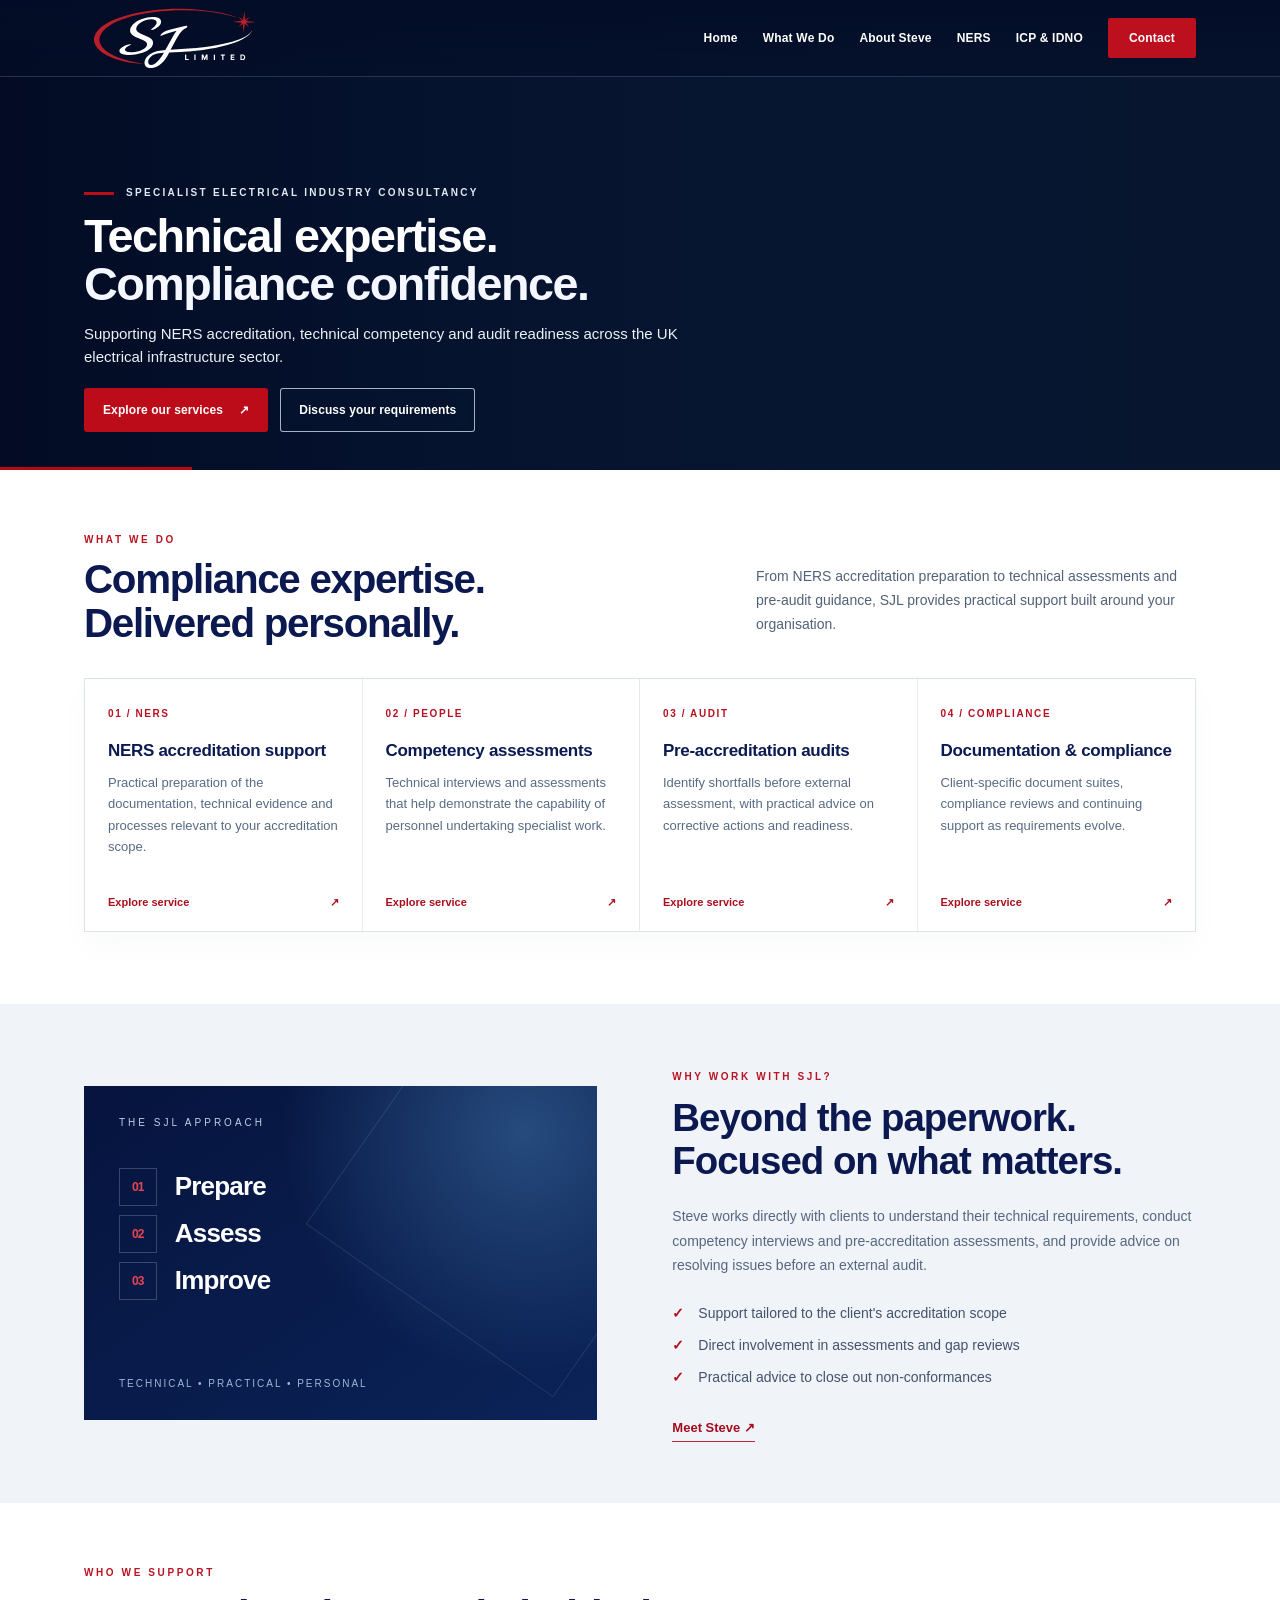
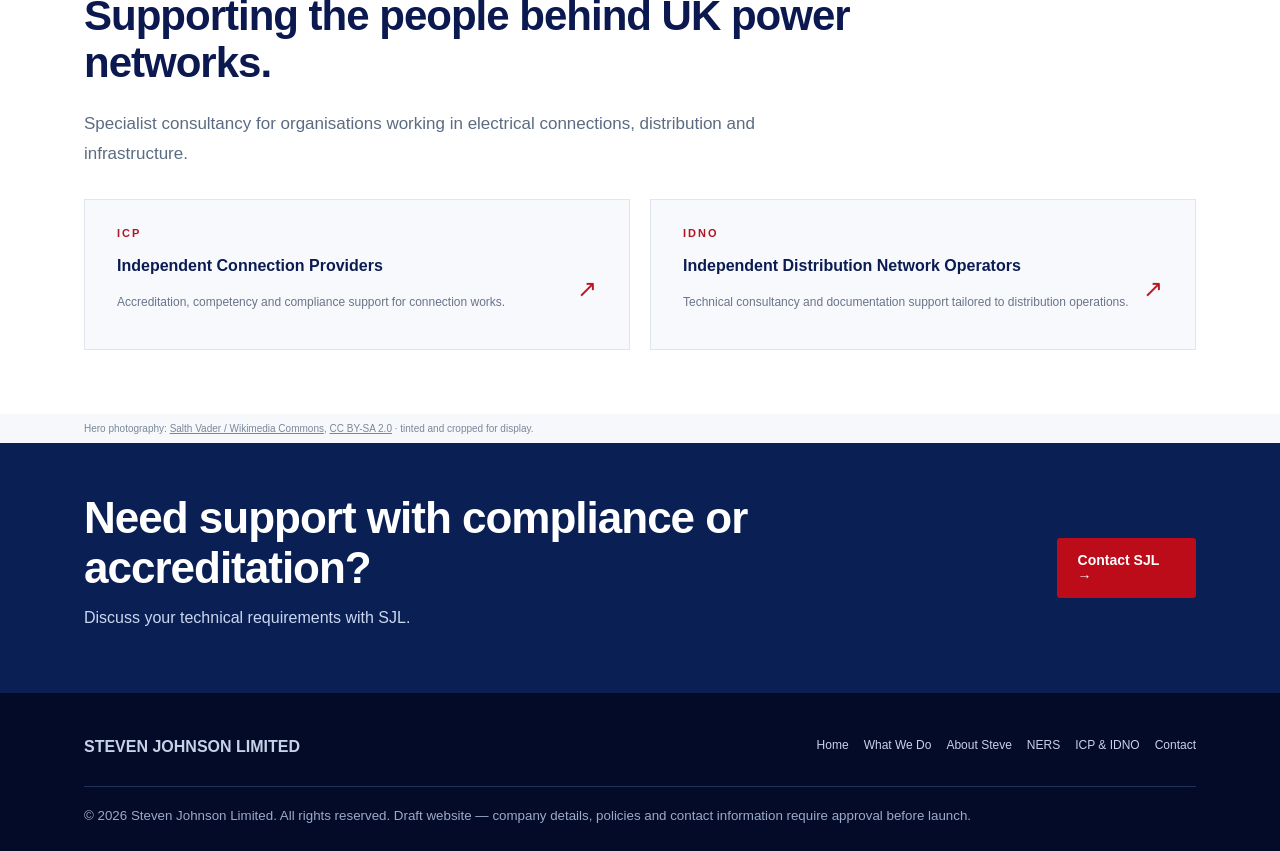
==== index.html @ 3d64ccf9 "Refresh homepage stylesheet for balanced hero spacing" ====
<!doctype html><html lang="en-GB"><head><meta charset="utf-8"><meta name="viewport" content="width=device-width,initial-scale=1"><meta name="theme-color" content="#07134b"><title>Steven Johnson Limited | NERS Accreditation & Electrical Consultancy</title><meta name="description" content="Steven Johnson Limited provides NERS accreditation preparation, competency assessments, pre-accreditation audits and electrical compliance consultancy for ICPs and IDNOs."><link rel="stylesheet" href="assets/styles.css?v=20261026-hero-spacing"></head><body class="home-page"><header><div class="wrap"><a class="brand" href="index.html"><img src="assets/sjl-mark.svg" alt="SJL"><span>Steven Johnson<br>Limited</span></a><button type="button" class="menu" aria-label="Toggle navigation" aria-expanded="false">☰</button><nav class="links"><a aria-current="page" class="" href="index.html">Home</a><a  class="" href="what-we-do.html">What We Do</a><a  class="" href="about-steve.html">About Steve</a><a  class="" href="ners.html">NERS</a><a  class="" href="icp-idno.html">ICP & IDNO</a><a  class="contact-link" href="contact.html">Contact</a></nav></div></header>
<main class="sjl-home">
<section class="hero hero--photo" aria-labelledby="hero-heading">
 <div class="wrap hero__inner">
  <div class="eyebrow">Specialist electrical industry consultancy</div>
  <h1 id="hero-heading">Technical expertise.<br><span>Compliance confidence.</span></h1>
  <p>Supporting NERS accreditation, technical competency and audit readiness across the UK electrical infrastructure sector.</p>
  <div class="hero__actions">
   <a class="button" href="what-we-do.html">Explore our services <span aria-hidden="true">↗</span></a>
   <a class="button outline" href="contact.html">Discuss your requirements</a>
  </div>
 </div>
 <div class="hero__edge" aria-hidden="true"></div>
</section>
<section class="home-services">
 <div class="wrap">
  <div class="home-section-head"><div><div class="section-kicker">What we do</div><h2>Compliance expertise.<br>Delivered personally.</h2></div><p>From NERS accreditation preparation to technical assessments and pre-audit guidance, SJL provides practical support built around your organisation.</p></div>
  <div class="home-service-grid">
   <a class="home-service" href="ners.html"><span class="home-service__icon" aria-hidden="true">01 / NERS</span><h3>NERS accreditation support</h3><p>Practical preparation of the documentation, technical evidence and processes relevant to your accreditation scope.</p><span class="home-service__arrow">Explore service <span aria-hidden="true">↗</span></span></a>
   <a class="home-service" href="what-we-do.html"><span class="home-service__icon" aria-hidden="true">02 / PEOPLE</span><h3>Competency assessments</h3><p>Technical interviews and assessments that help demonstrate the capability of personnel undertaking specialist work.</p><span class="home-service__arrow">Explore service <span aria-hidden="true">↗</span></span></a>
   <a class="home-service" href="what-we-do.html"><span class="home-service__icon" aria-hidden="true">03 / AUDIT</span><h3>Pre-accreditation audits</h3><p>Identify shortfalls before external assessment, with practical advice on corrective actions and readiness.</p><span class="home-service__arrow">Explore service <span aria-hidden="true">↗</span></span></a>
   <a class="home-service" href="what-we-do.html"><span class="home-service__icon" aria-hidden="true">04 / COMPLIANCE</span><h3>Documentation &amp; compliance</h3><p>Client-specific document suites, compliance reviews and continuing support as requirements evolve.</p><span class="home-service__arrow">Explore service <span aria-hidden="true">↗</span></span></a>
  </div>
 </div>
</section>
<section class="home-approach">
 <div class="wrap home-approach__layout">
  <div class="home-approach__panel" aria-hidden="true">
   <span class="home-approach__fine">THE SJL APPROACH</span>
   <div class="home-approach__steps"><div><b>01</b><span>Prepare</span></div><div><b>02</b><span>Assess</span></div><div><b>03</b><span>Improve</span></div></div>
   <div class="home-approach__line"></div>
   <span class="home-approach__footer">TECHNICAL • PRACTICAL • PERSONAL</span>
  </div>
  <div class="home-approach__copy">
   <div class="section-kicker">Why work with SJL?</div>
   <h2>Beyond the paperwork. Focused on what matters.</h2>
   <p>Steve works directly with clients to understand their technical requirements, conduct competency interviews and pre-accreditation assessments, and provide advice on resolving issues before an external audit.</p>
   <ul class="home-ticks">
    <li>Support tailored to the client's accreditation scope</li>
    <li>Direct involvement in assessments and gap reviews</li>
    <li>Practical advice to close out non-conformances</li>
   </ul>
   <a class="home-text-link" href="about-steve.html">Meet Steve <span aria-hidden="true">↗</span></a>
  </div>
 </div>
</section>
<section class="home-sectors">
 <div class="wrap">
  <div class="section-kicker">Who we support</div><h2>Supporting the people behind UK power networks.</h2>
  <p class="intro">Specialist consultancy for organisations working in electrical connections, distribution and infrastructure.</p>
  <div class="home-sector-grid">
   <a href="icp-idno.html"><span class="home-sector-grid__label">ICP</span><strong>Independent Connection Providers</strong><span class="home-sector-grid__desc">Accreditation, competency and compliance support for connection works.</span><span class="home-sector-grid__arrow" aria-hidden="true">↗</span></a>
   <a href="icp-idno.html"><span class="home-sector-grid__label">IDNO</span><strong>Independent Distribution Network Operators</strong><span class="home-sector-grid__desc">Technical consultancy and documentation support tailored to distribution operations.</span><span class="home-sector-grid__arrow" aria-hidden="true">↗</span></a>
  </div>
 </div>
</section>
<div class="photo-credit"><div class="wrap">Hero photography: <a href="https://commons.wikimedia.org/wiki/File:Substation_at_sunset_2017.jpg" target="_blank" rel="noopener noreferrer">Salth Vader / Wikimedia Commons</a>, <a href="https://creativecommons.org/licenses/by-sa/2.0/" target="_blank" rel="noopener noreferrer">CC BY-SA 2.0</a> · tinted and cropped for display.</div></div>
</main><div class="cta"><div class="wrap"><div><h2>Need support with compliance or accreditation?</h2><p>Discuss your technical requirements with SJL.</p></div><a class="button" href="contact.html">Contact SJL →</a></div></div><footer><div class="wrap"><div class="foot"><strong>STEVEN JOHNSON LIMITED</strong><nav><a href="index.html">Home</a><a href="what-we-do.html">What We Do</a><a href="about-steve.html">About Steve</a><a href="ners.html">NERS</a><a href="icp-idno.html">ICP & IDNO</a><a href="contact.html">Contact</a></nav></div><small>© 2026 Steven Johnson Limited. All rights reserved. Draft website — company details, policies and contact information require approval before launch.</small></div></footer><script src="assets/script.js"></script></body></html>
---- assets/styles.css ----
:root{--navy:#07134b;--red:#bc0b19;--ink:#172640;--muted:#5b6b82;--off:#f3f6fb}*{box-sizing:border-box}body{margin:0;font-family:Arial,Helvetica,sans-serif;color:var(--ink)}a{color:inherit;text-decoration:none}.wrap{max-width:1160px;margin:auto;padding:0 24px}header{background:var(--navy);color:#fff;border-top:5px solid var(--red)}header .wrap{min-height:90px;display:flex;align-items:center;justify-content:space-between;gap:20px}.brand{display:flex;align-items:center;gap:12px;font-size:12px;letter-spacing:2px;font-weight:700}.brand img{height:52px;width:110px;object-fit:contain}.links{display:flex;align-items:center;gap:20px;font-size:13px;font-weight:bold}.links a:hover{color:#e7a5ae}.links .contact-link,.button{background:var(--red);color:white;padding:14px 21px;border-radius:3px}.hero{color:#fff;background:radial-gradient(circle at 88% 25%,#1e4888,transparent 40%),linear-gradient(110deg,#050d34,#10296a);position:relative;overflow:hidden}.hero:after{content:"";height:480px;width:480px;border:2px solid #ffffff22;transform:rotate(45deg);position:absolute;right:-120px;top:20px}.hero .wrap{padding-top:106px;padding-bottom:115px;position:relative;z-index:1}.eyebrow{text-transform:uppercase;color:#b6c9ed;letter-spacing:3px;font-size:12px;font-weight:bold}.eyebrow:before{content:"";background:var(--red);display:inline-block;width:30px;height:3px;vertical-align:middle;margin-right:12px}h1{font-size:clamp(40px,5.8vw,70px);line-height:1.07;letter-spacing:-2px;margin:20px 0 26px;max-width:840px}.hero p{color:#d6e0f3;line-height:1.75;font-size:18px;max-width:660px;margin-bottom:32px}.button{display:inline-block;font-weight:700;font-size:14px}.button.outline{background:transparent;border:1px solid #a0add4;margin-left:10px}.pillars{background:#edf2f9}.pillars .wrap{display:grid;grid-template-columns:repeat(3,1fr);gap:24px;padding-top:25px;padding-bottom:25px}.pillars strong{display:block;color:#081b55}.pillars span{font-size:13px;color:#60718a;line-height:1.6;display:block;margin-top:6px}section{padding:78px 0}.section-kicker{font-size:12px;text-transform:uppercase;font-weight:bold;letter-spacing:2px;color:var(--red)}h2{font-size:clamp(29px,3.5vw,44px);letter-spacing:-1px;color:#0b1950;margin:14px 0 22px}.intro,.bodycopy{max-width:770px;font-size:17px;line-height:1.8;color:var(--muted)}.grid{display:grid;grid-template-columns:repeat(3,1fr);gap:22px;margin-top:34px}.tile{padding:30px;border:1px solid #dfe5ee;box-shadow:0 12px 30px #0e275008}.tile:before{content:"";display:block;width:36px;height:4px;background:var(--red);margin-bottom:24px}.tile h3{color:#0d205c}.tile p{color:var(--muted);line-height:1.7;font-size:14px}.tile a{color:var(--red);font-size:13px;font-weight:bold}.grey{background:var(--off)}.two{display:grid;grid-template-columns:1fr 1fr;gap:64px;align-items:center}.visual{height:320px;background:linear-gradient(140deg,#1c3c7e,#07123d);display:flex;align-items:center;justify-content:center;color:white;font:italic 110px Georgia,serif;position:relative}.visual:after{content:"";position:absolute;inset:25px;border:1px solid #ffffff33;transform:skew(-12deg)}.checks{padding-left:22px;color:#3b4d67;line-height:2}.cta{background:#0a2055;color:#fff;padding:50px 0}.cta .wrap{display:flex;justify-content:space-between;align-items:center;gap:30px}.cta h2{color:white;margin:0 0 9px}.cta p{color:#cbd7ef}.page-hero{background:linear-gradient(120deg,#07123d,#163978);color:white;padding:76px 0}.page-hero h1{font-size:clamp(40px,5vw,58px);margin:10px 0}.page-hero p{color:#d8e5f5;max-width:720px;line-height:1.8;font-size:17px}.content{max-width:880px}.content h2{margin-top:40px}.content p,.content li{line-height:1.85;color:#52637c}.content li{margin-bottom:12px}.notice{border-left:4px solid var(--red);background:var(--off);padding:22px;margin-top:28px;line-height:1.7}.info{display:grid;grid-template-columns:1fr 1fr;gap:25px}.info .tile{margin-top:0}footer{background:#040b28;color:#c6d2e8;padding:45px 0 25px}footer .foot{display:flex;justify-content:space-between;gap:30px}footer nav{display:flex;gap:15px;flex-wrap:wrap;font-size:12px}footer small{display:block;border-top:1px solid #233257;margin-top:30px;padding-top:18px;color:#9aaac9;line-height:1.6}button.menu{display:none}@media(max-width:900px){button.menu{display:block;background:transparent;border:1px solid #7b8eba;color:white;font-size:24px;padding:6px 12px}.links{display:none;position:absolute;top:90px;left:0;right:0;background:var(--navy);padding:22px;z-index:3;flex-direction:column;align-items:stretch}.links.open{display:flex}header{position:relative;z-index:5}.grid{grid-template-columns:1fr 1fr}.two{gap:30px}}@media(max-width:650px){.pillars .wrap,.grid,.two,.info{grid-template-columns:1fr}.hero .wrap{padding-top:70px;padding-bottom:85px}.hero p{font-size:16px}.cta .wrap,footer .foot{flex-direction:column;align-items:flex-start}.visual{height:250px}.button.outline{margin:12px 0 0}section{padding:55px 0}}

/* Homepage redesign — October 2026 */
.sjl-home .hero--photo{position:relative;isolation:isolate;overflow:hidden;background:#071b42 url("https://thumb.wikimedia.org/wikipedia/commons/thumb/5/5c/Substation_at_sunset_2017.jpg/1280px-Substation_at_sunset_2017.jpg") center 52%/cover no-repeat}
.sjl-home .hero--photo:before{content:"";position:absolute;inset:0;z-index:-1;background:linear-gradient(90deg,rgba(3,12,42,.98) 0%,rgba(5,20,56,.94) 32%,rgba(6,22,59,.70) 58%,rgba(6,18,44,.20) 100%),linear-gradient(0deg,rgba(5,13,39,.26),rgba(10,38,76,.18))}
.sjl-home .hero--photo:after{display:none}
.sjl-home .hero__inner{padding-top:67px;padding-bottom:69px;max-width:1160px}
.sjl-home .hero__inner h1{font-size:clamp(38px,4.3vw,60px);letter-spacing:-1.7px;line-height:1.10;margin:20px 0 19px;max-width:760px}
.sjl-home .hero__inner h1 span{color:#f4f7ff}
.sjl-home .hero__inner p{font-size:16px;line-height:1.65;max-width:590px;margin:0 0 26px;color:#e0e7f2}
.sjl-home .hero__inner .eyebrow{font-size:11px;letter-spacing:2px;color:#d9e4f4}
.sjl-home .hero__actions{display:flex;align-items:center;flex-wrap:wrap;gap:12px}
.sjl-home .hero__actions .button{display:inline-flex;align-items:center;gap:16px;min-height:48px;margin:0;border:1px solid transparent;padding:13px 19px;font-size:13px;transition:transform .2s ease,background .2s ease}
.sjl-home .hero__actions .button:hover{transform:translateY(-2px);background:#da1726}
.sjl-home .hero__actions .button.outline{border-color:rgba(237,244,255,.7);background:rgba(9,23,51,.30);backdrop-filter:blur(3px)}
.sjl-home .hero__actions .button.outline:hover{background:rgba(255,255,255,.15)}
.sjl-home .hero__edge{position:absolute;bottom:0;left:0;width:100%;height:4px;background:linear-gradient(90deg,#c90919 0 28%,transparent 28%)}
.sjl-home .pillars--premium{background:#f2f5f9;border-bottom:1px solid #e5eaf1}
.sjl-home .pillars--premium>.wrap{grid-template-columns:repeat(3,minmax(0,1fr));gap:0;padding-top:26px;padding-bottom:26px}
.sjl-home .pillar{display:flex;align-items:flex-start;gap:15px;padding:0 25px;border-right:1px solid #dce4ee}
.sjl-home .pillar:first-child{padding-left:0}
.sjl-home .pillar:last-child{border-right:0}
.sjl-home .pillar__number{color:#b91120;font-size:13px;letter-spacing:1px;font-weight:700;padding-top:2px}
.sjl-home .pillars--premium .pillar strong{font-size:14px;letter-spacing:-.2px}
.sjl-home .pillars--premium .pillar div>span{font-size:12px}
.sjl-home section.home-services{padding:76px 0 85px}
.sjl-home .home-section-head{display:flex;align-items:end;justify-content:space-between;gap:45px}
.sjl-home .home-section-head h2{margin-bottom:0;line-height:1.11}
.sjl-home .home-section-head>p{max-width:460px;margin:0 0 3px;color:#52647d;line-height:1.73;font-size:15px}
.sjl-home .home-service-grid{display:grid;grid-template-columns:repeat(4,minmax(0,1fr));gap:15px;margin-top:34px}
.sjl-home .home-service{display:flex;min-height:280px;flex-direction:column;position:relative;border:1px solid #e1e6ee;background:#fff;padding:25px 23px 22px;box-shadow:0 14px 26px #17325709;transition:transform .2s ease,border-color .2s ease,box-shadow .2s ease}
.sjl-home .home-service:hover{transform:translateY(-4px);border-color:#a6b4cc;box-shadow:0 20px 35px #17325716}
.sjl-home .home-service::before{content:"";position:absolute;top:0;left:0;width:48px;height:4px;background:#bd1021}
.sjl-home .home-service__icon{display:inline-block;color:#bc1424;font-weight:700;letter-spacing:1.3px;font-size:10px;padding:12px 0 10px}
.sjl-home .home-service h3{font-size:18px;line-height:1.35;letter-spacing:-.25px;color:#0a1b53;margin:14px 0 10px}
.sjl-home .home-service p{font-size:13px;line-height:1.72;color:#617087;margin:0 0 19px;flex:1}
.sjl-home .home-service__arrow{display:flex;justify-content:space-between;color:#b20d1c;font-weight:700;font-size:12px}
.sjl-home section.home-approach{background:#eef2f8;padding:76px 0}
.sjl-home .home-approach__layout{display:grid;grid-template-columns:1fr 1.02fr;gap:75px;align-items:center}
.sjl-home .home-approach__panel{height:370px;background:radial-gradient(circle at 86% 16%,#2a5085 0,transparent 37%),linear-gradient(140deg,#061747,#091d58);color:#fff;padding:36px;display:flex;flex-direction:column;justify-content:space-between;position:relative;overflow:hidden}
.sjl-home .home-approach__panel:before{content:"";position:absolute;top:-50px;right:-70px;width:300px;height:300px;transform:rotate(35deg);border:1px solid #ffffff19}
.sjl-home .home-approach__fine{font-size:10px;letter-spacing:3px;color:#bfd0e9}
.sjl-home .home-approach__steps{display:flex;flex-direction:column;gap:14px;z-index:1}
.sjl-home .home-approach__steps div{display:flex;align-items:center;gap:18px;font-size:28px;font-weight:700;letter-spacing:-.8px}
.sjl-home .home-approach__steps b{font-size:12px;font-weight:600;color:#e64551;border:1px solid #ffffff33;padding:11px 12px}
.sjl-home .home-approach__footer{letter-spacing:2px;font-size:10px;color:#9fb7d7;z-index:1}
.sjl-home .home-approach__copy h2{max-width:540px;line-height:1.14}
.sjl-home .home-approach__copy p{color:#566780;line-height:1.8;font-size:15px}
.sjl-home .home-ticks{padding:0;margin:19px 0 25px;list-style:none}
.sjl-home .home-ticks li{position:relative;padding:8px 0 8px 26px;font-size:14px;color:#43536c}
.sjl-home .home-ticks li:before{content:"✓";position:absolute;left:0;top:8px;color:#b50e1e;font-weight:bold}
.sjl-home .home-text-link{color:#a50d1e;font-size:13px;font-weight:700;border-bottom:1px solid #c52532;padding-bottom:6px}
.sjl-home section.home-sectors{padding:73px 0 76px}
.sjl-home .home-sectors h2{max-width:800px}
.sjl-home .home-sector-grid{display:grid;grid-template-columns:1fr 1fr;gap:20px;margin-top:29px}
.sjl-home .home-sector-grid>a{padding:27px 32px;border:1px solid #dfe5ed;background:#f9fafc;display:grid;grid-template-columns:1fr auto;gap:8px;transition:border .2s ease}
.sjl-home .home-sector-grid>a:hover{border-color:#9eabc2}
.sjl-home .home-sector-grid__label{grid-column:1/-1;font-size:11px;letter-spacing:2px;font-weight:700;color:#af1523}
.sjl-home .home-sector-grid strong{grid-column:1;font-size:18px;color:#0b1c52}
.sjl-home .home-sector-grid__desc{grid-column:1;line-height:1.7;font-size:13px;color:#68758a}
.sjl-home .home-sector-grid__arrow{grid-column:2;grid-row:2/4;align-self:center;color:#bd1725;font-size:24px}
.sjl-home .photo-credit{background:#f6f8fb;color:#7b8799;font-size:10px;padding:9px 0}
.sjl-home .photo-credit a{text-decoration:underline}
header .brand img{width:128px;height:51px;object-fit:contain;object-position:left}
@media(max-width:1000px){.sjl-home .home-service-grid{grid-template-columns:repeat(2,minmax(0,1fr))}.sjl-home .home-service{min-height:245px}.sjl-home .home-approach__layout{gap:35px}}
@media(max-width:750px){.sjl-home .hero__inner{padding-top:57px;padding-bottom:58px}.sjl-home .hero--photo{background-position:63% center}.sjl-home .hero--photo:before{background:linear-gradient(90deg,rgba(3,12,42,.98),rgba(5,20,56,.83) 67%,rgba(6,18,44,.55))}.sjl-home .pillars--premium>.wrap{grid-template-columns:1fr;gap:12px}.sjl-home .pillar{border:0;padding:0 0 12px;border-bottom:1px solid #e0e5eb}.sjl-home .pillar:last-child{border-bottom:0;padding-bottom:0}.sjl-home .home-section-head{display:block}.sjl-home .home-section-head>p{margin-top:21px}.sjl-home .home-approach__layout{grid-template-columns:1fr}.sjl-home .home-approach__panel{height:300px}.sjl-home .home-sector-grid{grid-template-columns:1fr}.sjl-home section.home-services,.sjl-home section.home-approach,.sjl-home section.home-sectors{padding:54px 0}}
@media(max-width:520px){.sjl-home .hero__inner h1{font-size:37px}.sjl-home .hero__actions{align-items:stretch}.sjl-home .hero__actions .button{justify-content:center;width:100%}.sjl-home .home-service-grid{grid-template-columns:1fr}.sjl-home .home-service{min-height:unset}.sjl-home .home-approach__panel{height:275px}.sjl-home .home-approach__steps div{font-size:24px}}


/* SJL premium redesign / October 2026 */
header .brand{gap:0;letter-spacing:0}
header .brand img{display:block;width:183px;height:67px;object-fit:contain;object-position:left center;max-width:none}
header .brand span{display:none}
header .links{gap:25px;font-size:12px;letter-spacing:.2px;font-weight:600}
header .links .contact-link{border-radius:2px;padding:13px 21px;background:#bd101e}
body.home-page header{position:absolute;inset:0 0 auto;width:100%;z-index:20;background:linear-gradient(180deg,rgba(3,12,38,.90),rgba(3,12,38,.44));border-top:0;border-bottom:1px solid rgba(225,236,252,.17);box-shadow:none}
body.home-page header .wrap{min-height:76px}
.sjl-home .hero--photo{height:390px;min-height:0;background-color:#081733;background-image:linear-gradient(90deg,rgba(2,10,34,.90) 0%,rgba(4,17,45,.74) 34%,rgba(5,21,44,.37) 70%,rgba(5,15,32,.22) 100%),url("https://thumb.wikimedia.org/wikipedia/commons/thumb/5/5c/Substation_at_sunset_2017.jpg/1280px-Substation_at_sunset_2017.jpg");background-position:center 54%;background-size:cover;background-repeat:no-repeat}
.sjl-home .hero--photo:before,.sjl-home .hero--photo:after{display:none}
.sjl-home .hero__inner{padding-top:109px;padding-bottom:32px}
.sjl-home .hero__inner .eyebrow{font-size:10px;letter-spacing:2.3px;color:#e1e9f2}
.sjl-home .hero__inner h1{font-size:clamp(36px,3.65vw,53px);line-height:1.03;letter-spacing:-1.5px;margin:14px 0;max-width:710px;font-weight:700}
.sjl-home .hero__inner p{font-size:15px;line-height:1.55;max-width:595px;margin:0 0 19px;color:#edf2f7}
.sjl-home .hero__actions .button{min-height:44px;padding:11px 18px;font-size:12px;letter-spacing:.1px}
.sjl-home .hero__edge{height:3px;background:linear-gradient(90deg,#b80817 0 15%,transparent 15%)}
.sjl-home section.home-services{padding:64px 0 72px;background:#fff}
.sjl-home .section-kicker{letter-spacing:2.6px;font-size:10px;color:#ba1423}
.sjl-home .home-section-head h2{font-size:clamp(29px,3.15vw,43px);line-height:1.09;letter-spacing:-1.3px;margin:13px 0 0}
.sjl-home .home-section-head>p{max-width:440px;font-size:14px;line-height:1.7;color:#526178;padding-bottom:6px}
.sjl-home .home-service-grid{gap:0;border:1px solid #dce3ed;margin-top:32px;box-shadow:0 14px 32px #09214b06}
.sjl-home .home-service{padding:25px 23px 22px;min-height:252px;box-shadow:none;border:0;border-right:1px solid #e5eaf1;transition:background .2s ease;transform:none}
.sjl-home .home-service:last-child{border-right:0}
.sjl-home .home-service:before{width:0;height:3px;transition:width .25s ease;background:#bd1120}
.sjl-home .home-service:hover{transform:none;background:#f8fafc;box-shadow:none;border-color:#e5eaf1}
.sjl-home .home-service:hover:before{width:100%}
.sjl-home .home-service__icon{font-size:10px;letter-spacing:1.6px;padding:4px 0 7px;color:#b81121}
.sjl-home .home-service h3{font-size:17px;line-height:1.3;letter-spacing:-.3px;margin:14px 0 10px}
.sjl-home .home-service p{font-size:13px;line-height:1.65;color:#586b83}
.sjl-home .home-service__arrow{font-size:11px;color:#ab0f1e}
.sjl-home section.home-approach{padding:67px 0;background:#f0f3f8}
.sjl-home .home-approach__panel{height:334px;padding:31px 35px;background:radial-gradient(circle at 86% 14%,#264b7d 0,transparent 46%),linear-gradient(145deg,#06143e,#0b2358)}
.sjl-home .home-approach__steps{gap:9px}
.sjl-home .home-approach__steps div{font-size:26px}
.sjl-home .home-approach__copy h2{font-size:clamp(28px,3vw,40px);line-height:1.13}
.sjl-home .home-approach__copy p{font-size:14px;line-height:1.75}
.sjl-home section.home-sectors{padding:64px 0}
.sjl-home .home-sectors h2{font-size:clamp(30px,3.3vw,42px);line-height:1.13}
.sjl-home .home-sector-grid>a{background:#f8f9fc;border:1px solid #e0e6ef;min-height:151px}
.sjl-home .home-sector-grid>a:hover{background:#fff}
.sjl-home .home-sector-grid strong{font-size:16px}
.sjl-home .home-sector-grid__desc{font-size:12px}
@media(max-width:1000px){
header .links{gap:15px;font-size:11px}
header .brand img{width:158px;height:58px}
.sjl-home .home-service-grid{grid-template-columns:repeat(2,minmax(0,1fr))}
.sjl-home .home-service{border-bottom:1px solid #e5eaf1;min-height:218px}
.sjl-home .home-service:nth-child(2n){border-right:0}
.sjl-home .home-service:nth-last-child(-n+2){border-bottom:0}
}
@media(max-width:900px){
header .links{position:absolute;top:76px}
body.home-page header .links{background:rgba(4,15,44,.98)}
header button.menu{border-color:#ffffff73;border-radius:2px}
body.home-page header .wrap{min-height:76px}
}
@media(max-width:750px){
.sjl-home .hero--photo{height:auto;min-height:425px;background-position:64% 57%;background-image:linear-gradient(90deg,rgba(2,10,34,.90),rgba(4,15,39,.77) 68%,rgba(5,15,34,.58)),url("https://thumb.wikimedia.org/wikipedia/commons/thumb/5/5c/Substation_at_sunset_2017.jpg/1280px-Substation_at_sunset_2017.jpg")}
.sjl-home .hero__inner{padding-top:122px;padding-bottom:47px}
.sjl-home .hero__inner h1{font-size:clamp(34px,7vw,48px);line-height:1.07}
.sjl-home .hero__inner p{font-size:14px}
.sjl-home .home-section-head>p{padding-bottom:0}
.sjl-home section.home-services,.sjl-home section.home-approach,.sjl-home section.home-sectors{padding:49px 0}
.sjl-home .home-approach__panel{height:285px}
}
@media(max-width:520px){
header .brand img{width:151px;height:56px}
.sjl-home .hero--photo{min-height:425px}
.sjl-home .hero__inner{padding-top:121px;padding-bottom:35px}
.sjl-home .hero__inner h1{font-size:35px;letter-spacing:-1px}
.sjl-home .hero__actions .button{width:auto;padding:11px 16px;font-size:12px}
.sjl-home .home-service-grid{display:block}
.sjl-home .home-service{min-height:0;padding:23px;border-right:0;border-bottom:1px solid #e5eaf1!important}
.sjl-home .home-service:last-child{border-bottom:0!important}
.sjl-home .home-service h3{margin:8px 0}
.sjl-home .home-service p{margin-bottom:16px}
.sjl-home .home-approach__panel{height:265px}
}

/* Hero CTA visibility fix: content must never be clipped by a fixed-height banner. */
.sjl-home .hero--photo{
  height:auto;
  min-height:390px;
}
.sjl-home .hero__inner{
  padding-bottom:48px;
}
.sjl-home .hero__actions{
  position:relative;
  z-index:2;
}
.sjl-home .hero__actions .button{
  text-align:center;
  white-space:normal;
}
.sjl-home .hero__actions .button:focus-visible,
body.home-page header a:focus-visible,
body.home-page header button:focus-visible{
  outline:3px solid #fff;
  outline-offset:4px;
}
@media(max-width:900px){
  .sjl-home .hero--photo{height:auto;min-height:390px}
  .sjl-home .hero__inner{padding-top:125px;padding-bottom:45px}
}
@media(max-width:520px){
  .sjl-home .hero--photo{height:auto;min-height:425px}
  .sjl-home .hero__inner{padding-top:121px;padding-bottom:35px}
  .sjl-home .hero__actions{display:grid;grid-template-columns:1fr;gap:10px;max-width:340px}
  .sjl-home .hero__actions .button{width:100%;min-height:45px;justify-content:center}
}

/* Fine-tune hero spacing: retain visible CTAs but remove excess space underneath. */
.sjl-home section.hero--photo{padding-bottom:0}
.sjl-home .hero__inner{padding-bottom:38px}
@media(max-width:750px){.sjl-home .hero__inner{padding-bottom:34px}}
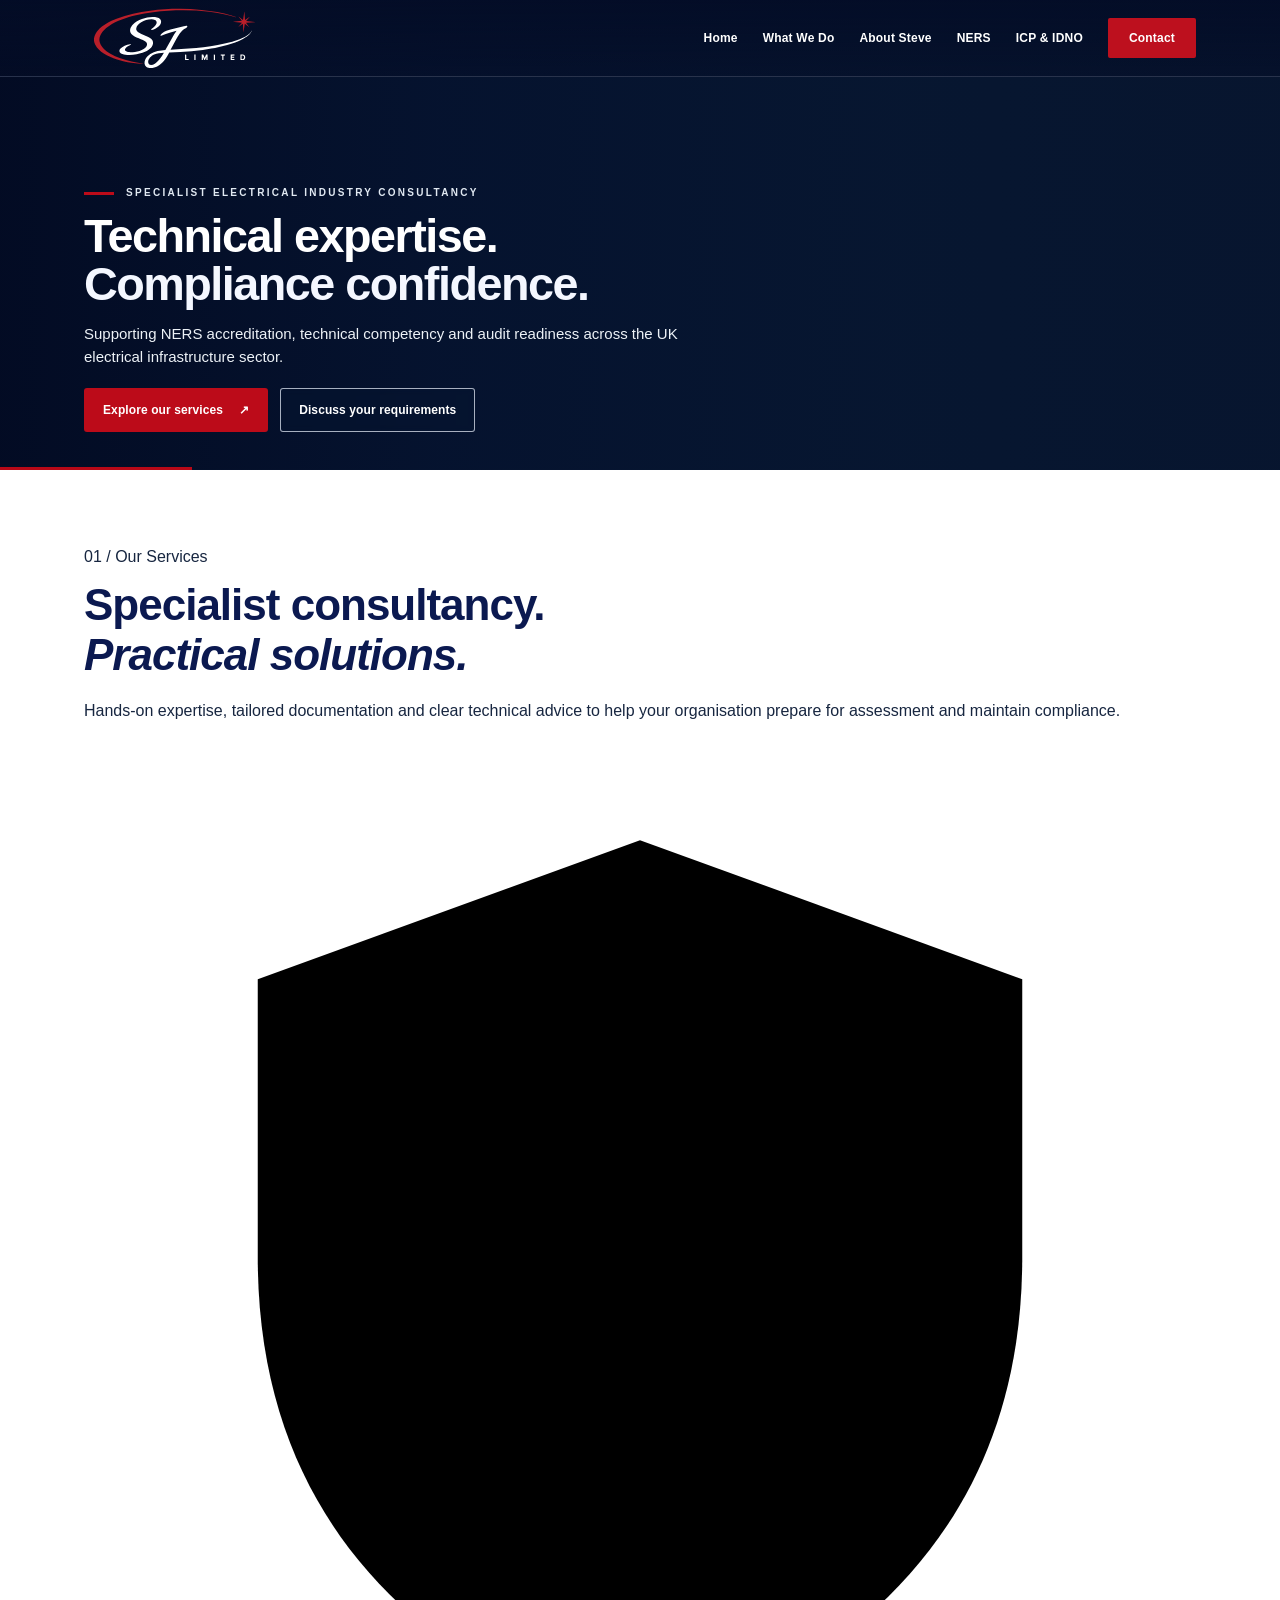
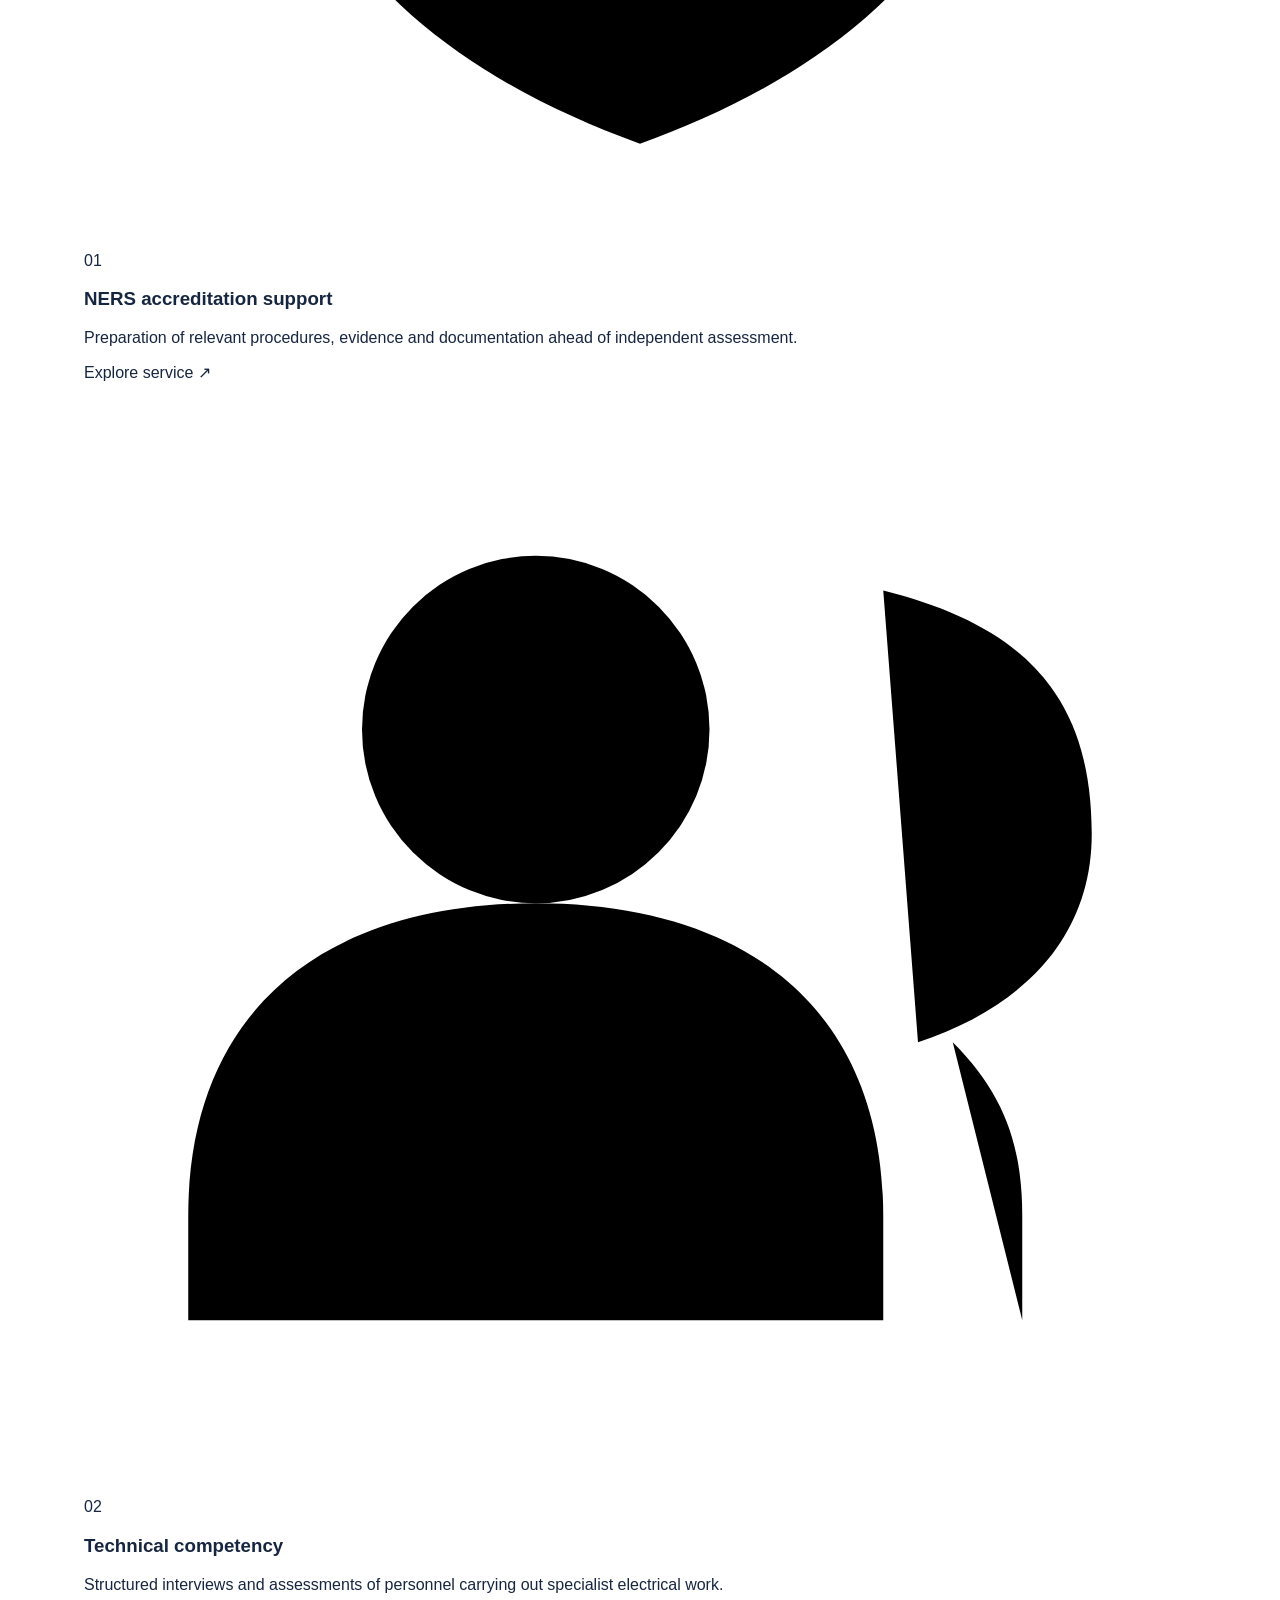
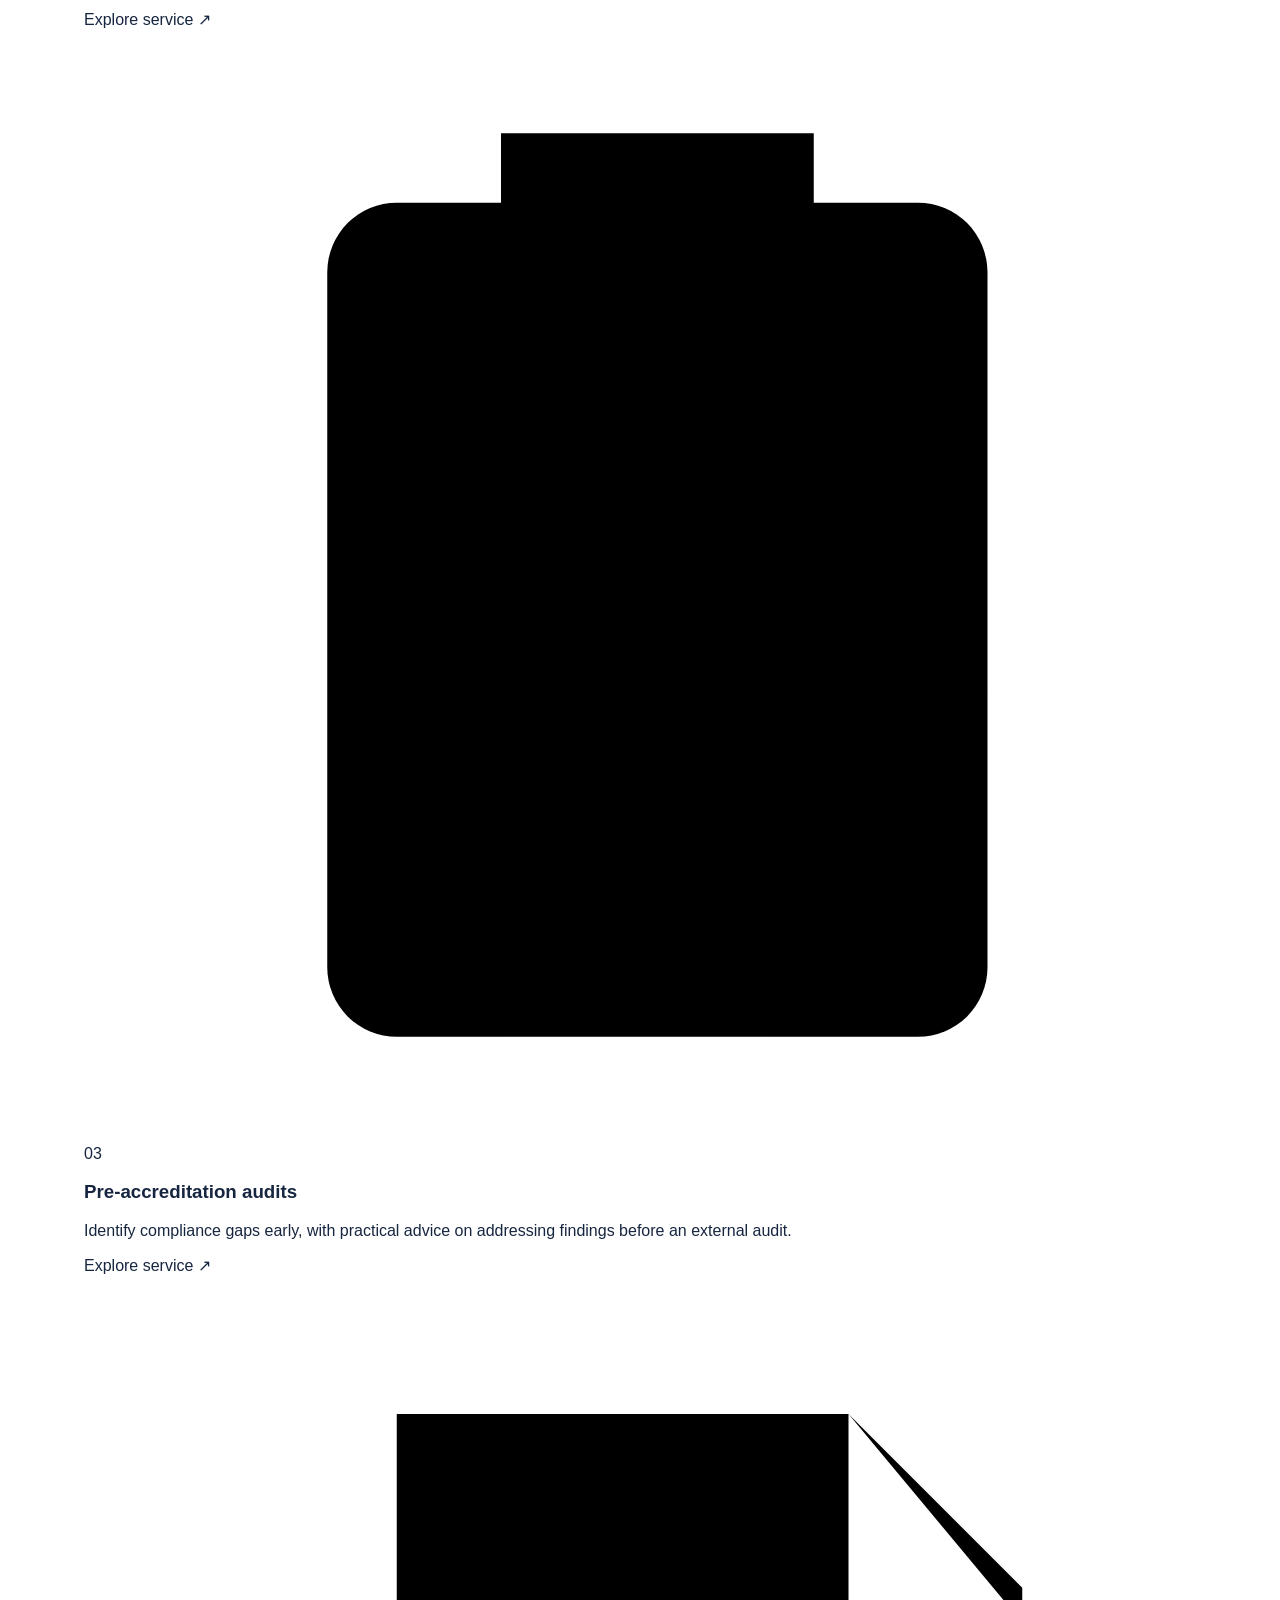
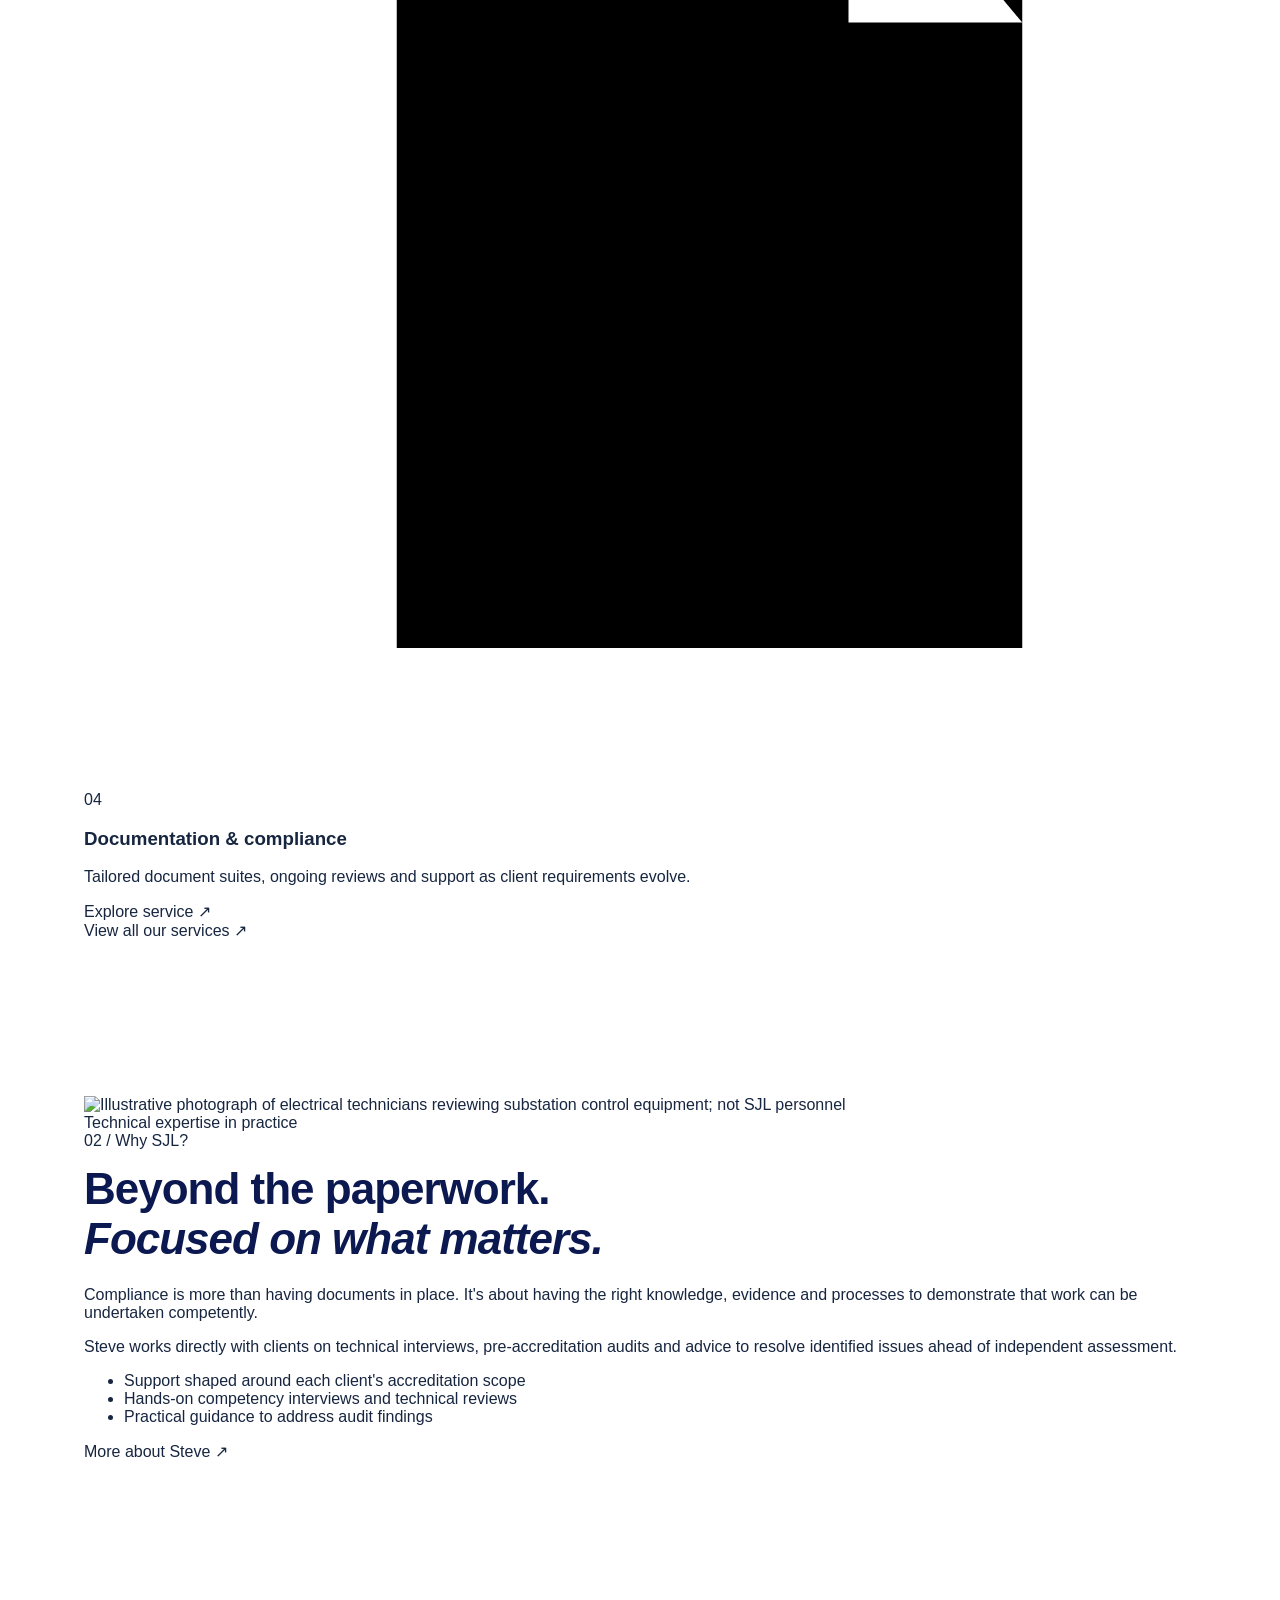
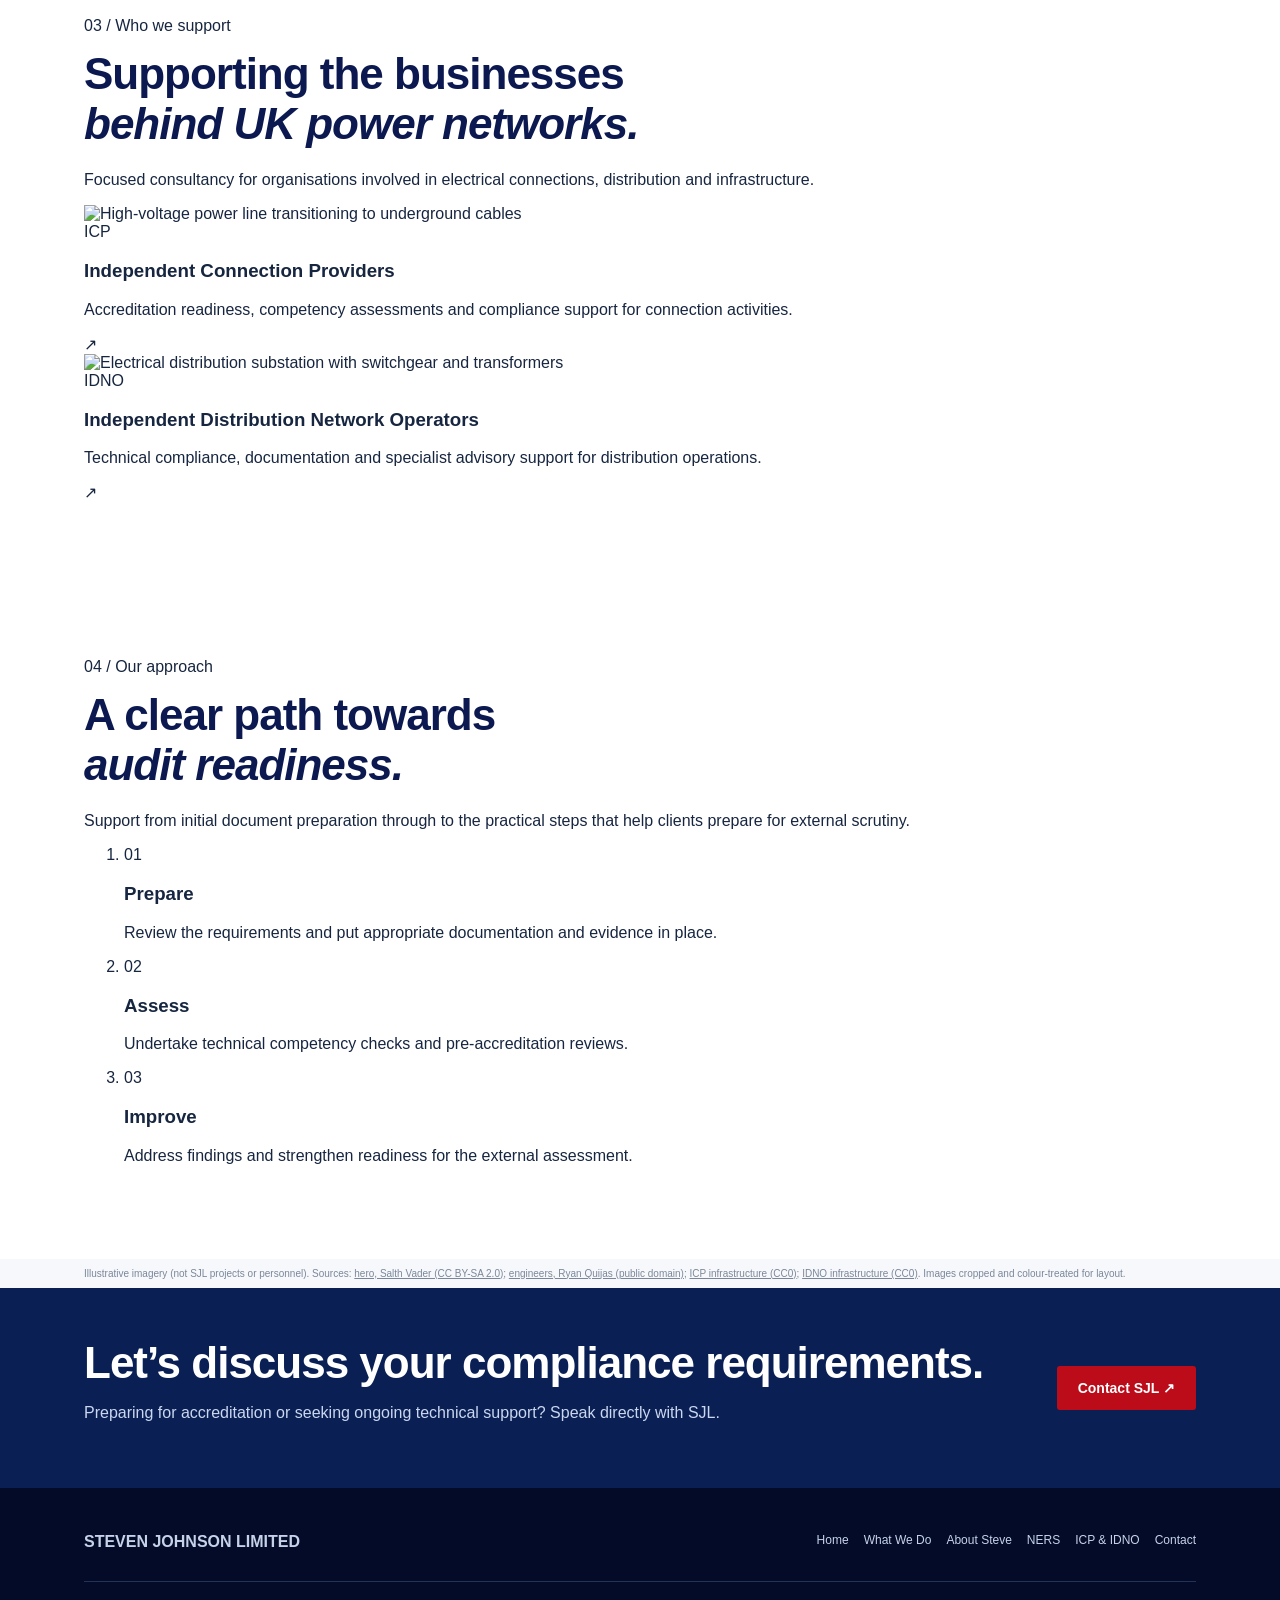
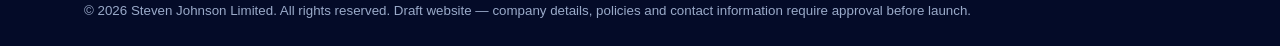
==== commit fcdd7581: "Redesign SJL homepage with premium services, field imagery, ICP/IDNO panels and clear audit-readines" ====
--- a/index.html
+++ b/index.html
@@ -1,58 +1,74 @@
-<!doctype html><html lang="en-GB"><head><meta charset="utf-8"><meta name="viewport" content="width=device-width,initial-scale=1"><meta name="theme-color" content="#07134b"><title>Steven Johnson Limited | NERS Accreditation & Electrical Consultancy</title><meta name="description" content="Steven Johnson Limited provides NERS accreditation preparation, competency assessments, pre-accreditation audits and electrical compliance consultancy for ICPs and IDNOs."><link rel="stylesheet" href="assets/styles.css?v=20261026-hero-spacing"></head><body class="home-page"><header><div class="wrap"><a class="brand" href="index.html"><img src="assets/sjl-mark.svg" alt="SJL"><span>Steven Johnson<br>Limited</span></a><button type="button" class="menu" aria-label="Toggle navigation" aria-expanded="false">☰</button><nav class="links"><a aria-current="page" class="" href="index.html">Home</a><a  class="" href="what-we-do.html">What We Do</a><a  class="" href="about-steve.html">About Steve</a><a  class="" href="ners.html">NERS</a><a  class="" href="icp-idno.html">ICP & IDNO</a><a  class="contact-link" href="contact.html">Contact</a></nav></div></header>
-<main class="sjl-home">
+<!doctype html><html lang="en-GB"><head><meta charset="utf-8"><meta name="viewport" content="width=device-width,initial-scale=1"><meta name="theme-color" content="#07134b"><title>Steven Johnson Limited | NERS Accreditation & Electrical Consultancy</title><meta name="description" content="Steven Johnson Limited provides NERS accreditation preparation, competency assessments, pre-accreditation audits and electrical compliance consultancy for ICPs and IDNOs."><link rel="stylesheet" href="assets/styles.css"><link rel="stylesheet" href="assets/home-v3.css?v=20261026-1"></head><body class="home-page"><header><div class="wrap"><a class="brand" href="index.html"><img src="assets/sjl-mark.svg" alt="SJL"><span>Steven Johnson<br>Limited</span></a><button type="button" class="menu" aria-label="Toggle navigation" aria-expanded="false">☰</button><nav class="links"><a aria-current="page" class="" href="index.html">Home</a><a  class="" href="what-we-do.html">What We Do</a><a  class="" href="about-steve.html">About Steve</a><a  class="" href="ners.html">NERS</a><a  class="" href="icp-idno.html">ICP & IDNO</a><a  class="contact-link" href="contact.html">Contact</a></nav></div></header>
+<main class="sjl-home v3">
 <section class="hero hero--photo" aria-labelledby="hero-heading">
- <div class="wrap hero__inner">
-  <div class="eyebrow">Specialist electrical industry consultancy</div>
-  <h1 id="hero-heading">Technical expertise.<br><span>Compliance confidence.</span></h1>
-  <p>Supporting NERS accreditation, technical competency and audit readiness across the UK electrical infrastructure sector.</p>
-  <div class="hero__actions">
-   <a class="button" href="what-we-do.html">Explore our services <span aria-hidden="true">↗</span></a>
-   <a class="button outline" href="contact.html">Discuss your requirements</a>
+  <div class="wrap hero__inner">
+    <div class="eyebrow">Specialist electrical industry consultancy</div>
+    <h1 id="hero-heading">Technical expertise.<br><span>Compliance confidence.</span></h1>
+    <p>Supporting NERS accreditation, technical competency and audit readiness across the UK electrical infrastructure sector.</p>
+    <div class="hero__actions">
+      <a class="button" href="what-we-do.html">Explore our services <span aria-hidden="true">↗</span></a>
+      <a class="button outline" href="contact.html">Discuss your requirements</a>
+    </div>
   </div>
- </div>
- <div class="hero__edge" aria-hidden="true"></div>
+  <div class="hero__edge" aria-hidden="true"></div>
 </section>
-<section class="home-services">
+<section class="v3-services" aria-labelledby="v3-services-title">
  <div class="wrap">
-  <div class="home-section-head"><div><div class="section-kicker">What we do</div><h2>Compliance expertise.<br>Delivered personally.</h2></div><p>From NERS accreditation preparation to technical assessments and pre-audit guidance, SJL provides practical support built around your organisation.</p></div>
-  <div class="home-service-grid">
-   <a class="home-service" href="ners.html"><span class="home-service__icon" aria-hidden="true">01 / NERS</span><h3>NERS accreditation support</h3><p>Practical preparation of the documentation, technical evidence and processes relevant to your accreditation scope.</p><span class="home-service__arrow">Explore service <span aria-hidden="true">↗</span></span></a>
-   <a class="home-service" href="what-we-do.html"><span class="home-service__icon" aria-hidden="true">02 / PEOPLE</span><h3>Competency assessments</h3><p>Technical interviews and assessments that help demonstrate the capability of personnel undertaking specialist work.</p><span class="home-service__arrow">Explore service <span aria-hidden="true">↗</span></span></a>
-   <a class="home-service" href="what-we-do.html"><span class="home-service__icon" aria-hidden="true">03 / AUDIT</span><h3>Pre-accreditation audits</h3><p>Identify shortfalls before external assessment, with practical advice on corrective actions and readiness.</p><span class="home-service__arrow">Explore service <span aria-hidden="true">↗</span></span></a>
-   <a class="home-service" href="what-we-do.html"><span class="home-service__icon" aria-hidden="true">04 / COMPLIANCE</span><h3>Documentation &amp; compliance</h3><p>Client-specific document suites, compliance reviews and continuing support as requirements evolve.</p><span class="home-service__arrow">Explore service <span aria-hidden="true">↗</span></span></a>
-  </div>
+   <div class="v3-section-heading">
+     <div><span class="v3-kicker">01 / Our Services</span><h2 id="v3-services-title">Specialist consultancy.<br><em>Practical solutions.</em></h2></div>
+     <p>Hands-on expertise, tailored documentation and clear technical advice to help your organisation prepare for assessment and maintain compliance.</p>
+   </div>
+   <div class="v3-services-grid"><a class="v3-service" href="ners.html"><div class="v3-service__top"><span class="v3-service__icon"><svg viewBox="0 0 32 32" aria-hidden="true"><path d="M16 3 27 7v8c0 8-5.2 11.9-11 14C10.2 26.9 5 23 5 15V7z"/><path d="m10 16 4 4 8-9"/></svg></span><span class="v3-service__number">01</span></div><h3>NERS accreditation support</h3><p>Preparation of relevant procedures, evidence and documentation ahead of independent assessment.</p><span class="v3-service__link">Explore service <span aria-hidden="true">↗</span></span></a><a class="v3-service" href="what-we-do.html"><div class="v3-service__top"><span class="v3-service__icon"><svg viewBox="0 0 32 32" aria-hidden="true"><circle cx="13" cy="10" r="5"/><path d="M3 27v-3c0-6 4-9 10-9s10 3 10 9v3M23 6c4 1 6 3 6 7 0 3-2 5-5 6M27 27v-3c0-2-.5-3.5-2-5"/></svg></span><span class="v3-service__number">02</span></div><h3>Technical competency</h3><p>Structured interviews and assessments of personnel carrying out specialist electrical work.</p><span class="v3-service__link">Explore service <span aria-hidden="true">↗</span></span></a><a class="v3-service" href="what-we-do.html"><div class="v3-service__top"><span class="v3-service__icon"><svg viewBox="0 0 32 32" aria-hidden="true"><rect x="7" y="5" width="19" height="24" rx="2"/><path d="M12 5V3h9v4h-9zM12 13h9M12 18h9M12 23h5"/><path d="m19 23 2 2 5-6"/></svg></span><span class="v3-service__number">03</span></div><h3>Pre-accreditation audits</h3><p>Identify compliance gaps early, with practical advice on addressing findings before an external audit.</p><span class="v3-service__link">Explore service <span aria-hidden="true">↗</span></span></a><a class="v3-service" href="what-we-do.html"><div class="v3-service__top"><span class="v3-service__icon"><svg viewBox="0 0 32 32" aria-hidden="true"><path d="M9 4h13l5 5v19H9zM22 4v6h5M13 16h10M13 21h10M13 25h7M5 9v20"/></svg></span><span class="v3-service__number">04</span></div><h3>Documentation & compliance</h3><p>Tailored document suites, ongoing reviews and support as client requirements evolve.</p><span class="v3-service__link">Explore service <span aria-hidden="true">↗</span></span></a></div>
+   <a class="v3-inline-link" href="what-we-do.html">View all our services <span aria-hidden="true">↗</span></a>
  </div>
 </section>
-<section class="home-approach">
- <div class="wrap home-approach__layout">
-  <div class="home-approach__panel" aria-hidden="true">
-   <span class="home-approach__fine">THE SJL APPROACH</span>
-   <div class="home-approach__steps"><div><b>01</b><span>Prepare</span></div><div><b>02</b><span>Assess</span></div><div><b>03</b><span>Improve</span></div></div>
-   <div class="home-approach__line"></div>
-   <span class="home-approach__footer">TECHNICAL • PRACTICAL • PERSONAL</span>
-  </div>
-  <div class="home-approach__copy">
-   <div class="section-kicker">Why work with SJL?</div>
-   <h2>Beyond the paperwork. Focused on what matters.</h2>
-   <p>Steve works directly with clients to understand their technical requirements, conduct competency interviews and pre-accreditation assessments, and provide advice on resolving issues before an external audit.</p>
-   <ul class="home-ticks">
-    <li>Support tailored to the client's accreditation scope</li>
-    <li>Direct involvement in assessments and gap reviews</li>
-    <li>Practical advice to close out non-conformances</li>
-   </ul>
-   <a class="home-text-link" href="about-steve.html">Meet Steve <span aria-hidden="true">↗</span></a>
-  </div>
+<section class="v3-approach" aria-labelledby="v3-approach-title">
+ <div class="wrap v3-approach__grid">
+   <div class="v3-approach__visual">
+     <img src="https://thumb.wikimedia.org/wikipedia/commons/thumb/1/1e/Vandenberg%E2%80%99s_South_Base_Re-energizes_with_the_Activation_of_Substation_N_%287281590%29.jpeg/960px-Vandenberg%E2%80%99s_South_Base_Re-energizes_with_the_Activation_of_Substation_N_%287281590%29.jpeg" loading="lazy" decoding="async" alt="Illustrative photograph of electrical technicians reviewing substation control equipment; not SJL personnel" width="960" height="710">
+     <div class="v3-approach__image-tag"><span class="v3-tag-bar" aria-hidden="true"></span>Technical expertise in practice</div>
+   </div>
+   <div class="v3-approach__copy">
+     <span class="v3-kicker">02 / Why SJL?</span>
+     <h2 id="v3-approach-title">Beyond the paperwork.<br><em>Focused on what matters.</em></h2>
+     <p class="v3-lead">Compliance is more than having documents in place. It's about having the right knowledge, evidence and processes to demonstrate that work can be undertaken competently.</p>
+     <p>Steve works directly with clients on technical interviews, pre-accreditation audits and advice to resolve identified issues ahead of independent assessment.</p>
+     <ul class="v3-checks">
+       <li>Support shaped around each client's accreditation scope</li>
+       <li>Hands-on competency interviews and technical reviews</li>
+       <li>Practical guidance to address audit findings</li>
+     </ul>
+     <a class="v3-text-button" href="about-steve.html">More about Steve <span aria-hidden="true">↗</span></a>
+   </div>
  </div>
 </section>
-<section class="home-sectors">
- <div class="wrap">
-  <div class="section-kicker">Who we support</div><h2>Supporting the people behind UK power networks.</h2>
-  <p class="intro">Specialist consultancy for organisations working in electrical connections, distribution and infrastructure.</p>
-  <div class="home-sector-grid">
-   <a href="icp-idno.html"><span class="home-sector-grid__label">ICP</span><strong>Independent Connection Providers</strong><span class="home-sector-grid__desc">Accreditation, competency and compliance support for connection works.</span><span class="home-sector-grid__arrow" aria-hidden="true">↗</span></a>
-   <a href="icp-idno.html"><span class="home-sector-grid__label">IDNO</span><strong>Independent Distribution Network Operators</strong><span class="home-sector-grid__desc">Technical consultancy and documentation support tailored to distribution operations.</span><span class="home-sector-grid__arrow" aria-hidden="true">↗</span></a>
+<section class="v3-industries" aria-labelledby="v3-industries-title">
+  <div class="wrap">
+    <div class="v3-section-heading v3-section-heading--industries">
+      <div><span class="v3-kicker">03 / Who we support</span><h2 id="v3-industries-title">Supporting the businesses<br><em>behind UK power networks.</em></h2></div>
+      <p>Focused consultancy for organisations involved in electrical connections, distribution and infrastructure.</p>
+    </div>
+    <div class="v3-industry-grid">
+      <a class="v3-industry" href="icp-idno.html">
+        <div class="v3-industry__photo"><img src="https://commons.wikimedia.org/wiki/Special:FilePath/Transition_tower_from_overhead_power_line_to_underground_cable_01.jpg?width=960" loading="lazy" decoding="async" alt="High-voltage power line transitioning to underground cables" width="960" height="1280"></div>
+        <div class="v3-industry__body"><span class="v3-industry__short">ICP</span><h3>Independent Connection Providers</h3><p>Accreditation readiness, competency assessments and compliance support for connection activities.</p><span class="v3-industry__arrow" aria-hidden="true">↗</span></div>
+      </a>
+      <a class="v3-industry" href="icp-idno.html">
+        <div class="v3-industry__photo"><img src="https://thumb.wikimedia.org/wikipedia/commons/thumb/7/79/Distribution_substation_switchgear.jpg/1280px-Distribution_substation_switchgear.jpg" loading="lazy" decoding="async" alt="Electrical distribution substation with switchgear and transformers" width="1280" height="960"></div>
+        <div class="v3-industry__body"><span class="v3-industry__short">IDNO</span><h3>Independent Distribution Network Operators</h3><p>Technical compliance, documentation and specialist advisory support for distribution operations.</p><span class="v3-industry__arrow" aria-hidden="true">↗</span></div>
+      </a>
+    </div>
   </div>
+</section>
+<section class="v3-proof" aria-labelledby="v3-proof-title">
+ <div class="wrap v3-proof__layout">
+   <div><span class="v3-kicker v3-kicker--light">04 / Our approach</span><h2 id="v3-proof-title">A clear path towards<br><em>audit readiness.</em></h2><p>Support from initial document preparation through to the practical steps that help clients prepare for external scrutiny.</p></div>
+   <ol class="v3-proof__steps">
+     <li><span class="v3-proof__num">01</span><div><h3>Prepare</h3><p>Review the requirements and put appropriate documentation and evidence in place.</p></div></li>
+     <li><span class="v3-proof__num">02</span><div><h3>Assess</h3><p>Undertake technical competency checks and pre-accreditation reviews.</p></div></li>
+     <li><span class="v3-proof__num">03</span><div><h3>Improve</h3><p>Address findings and strengthen readiness for the external assessment.</p></div></li>
+   </ol>
  </div>
 </section>
-<div class="photo-credit"><div class="wrap">Hero photography: <a href="https://commons.wikimedia.org/wiki/File:Substation_at_sunset_2017.jpg" target="_blank" rel="noopener noreferrer">Salth Vader / Wikimedia Commons</a>, <a href="https://creativecommons.org/licenses/by-sa/2.0/" target="_blank" rel="noopener noreferrer">CC BY-SA 2.0</a> · tinted and cropped for display.</div></div>
-</main><div class="cta"><div class="wrap"><div><h2>Need support with compliance or accreditation?</h2><p>Discuss your technical requirements with SJL.</p></div><a class="button" href="contact.html">Contact SJL →</a></div></div><footer><div class="wrap"><div class="foot"><strong>STEVEN JOHNSON LIMITED</strong><nav><a href="index.html">Home</a><a href="what-we-do.html">What We Do</a><a href="about-steve.html">About Steve</a><a href="ners.html">NERS</a><a href="icp-idno.html">ICP & IDNO</a><a href="contact.html">Contact</a></nav></div><small>© 2026 Steven Johnson Limited. All rights reserved. Draft website — company details, policies and contact information require approval before launch.</small></div></footer><script src="assets/script.js"></script></body></html>+<div class="photo-credit"><div class="wrap">Illustrative imagery (not SJL projects or personnel). Sources: <a href="https://commons.wikimedia.org/wiki/File:Substation_at_sunset_2017.jpg" target="_blank" rel="noopener noreferrer">hero, Salth Vader (CC BY-SA 2.0)</a>; <a href="https://commons.wikimedia.org/wiki/File:Vandenberg%E2%80%99s_South_Base_Re-energizes_with_the_Activation_of_Substation_N_(7281590).jpeg" target="_blank" rel="noopener noreferrer">engineers, Ryan Quijas (public domain)</a>; <a href="https://commons.wikimedia.org/wiki/File:Transition_tower_from_overhead_power_line_to_underground_cable_01.jpg" target="_blank" rel="noopener noreferrer">ICP infrastructure (CC0)</a>; <a href="https://commons.wikimedia.org/wiki/File:Distribution_substation_switchgear.jpg" target="_blank" rel="noopener noreferrer">IDNO infrastructure (CC0)</a>. Images cropped and colour-treated for layout.</div></div>
+</main><div class="cta"><div class="wrap"><div><h2>Let’s discuss your compliance requirements.</h2><p>Preparing for accreditation or seeking ongoing technical support? Speak directly with SJL.</p></div><a class="button" href="contact.html">Contact SJL <span aria-hidden="true">↗</span></a></div></div><footer><div class="wrap"><div class="foot"><strong>STEVEN JOHNSON LIMITED</strong><nav><a href="index.html">Home</a><a href="what-we-do.html">What We Do</a><a href="about-steve.html">About Steve</a><a href="ners.html">NERS</a><a href="icp-idno.html">ICP & IDNO</a><a href="contact.html">Contact</a></nav></div><small>© 2026 Steven Johnson Limited. All rights reserved. Draft website — company details, policies and contact information require approval before launch.</small></div></footer><script src="assets/script.js"></script></body></html>
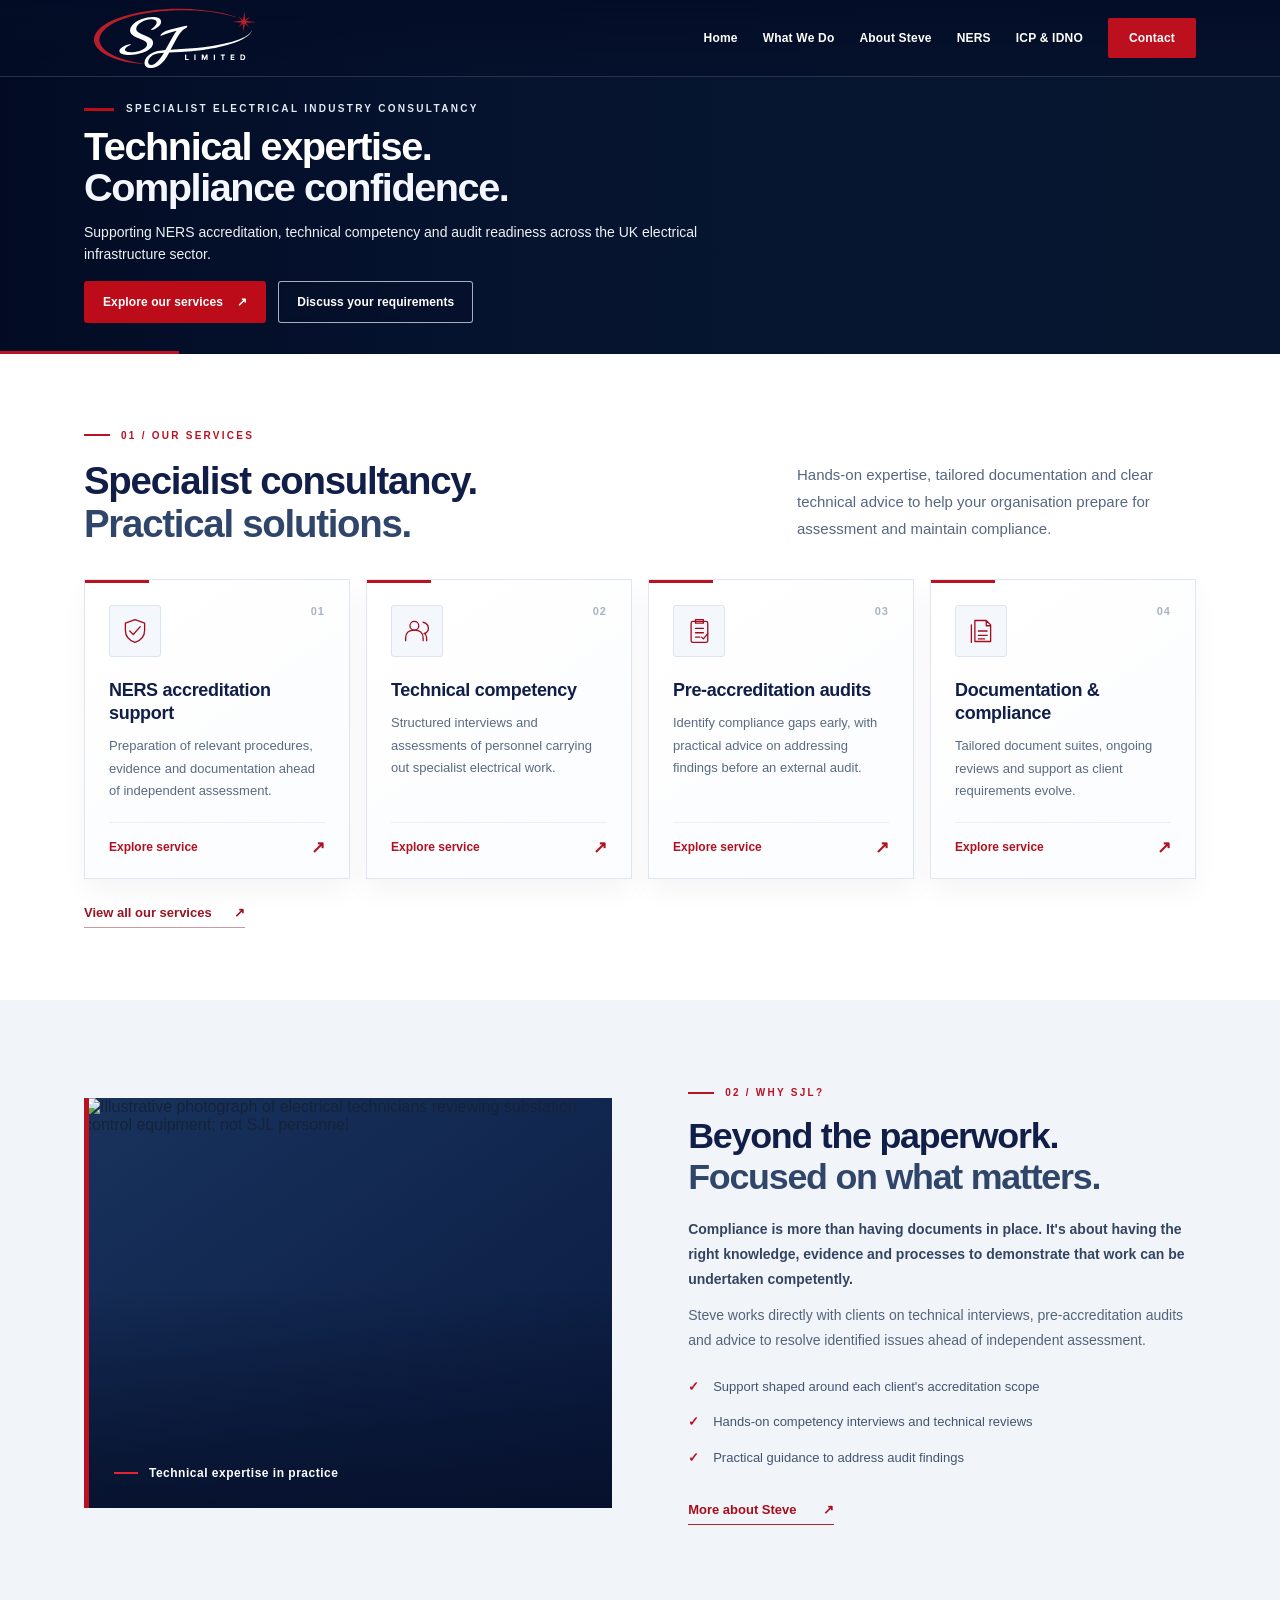
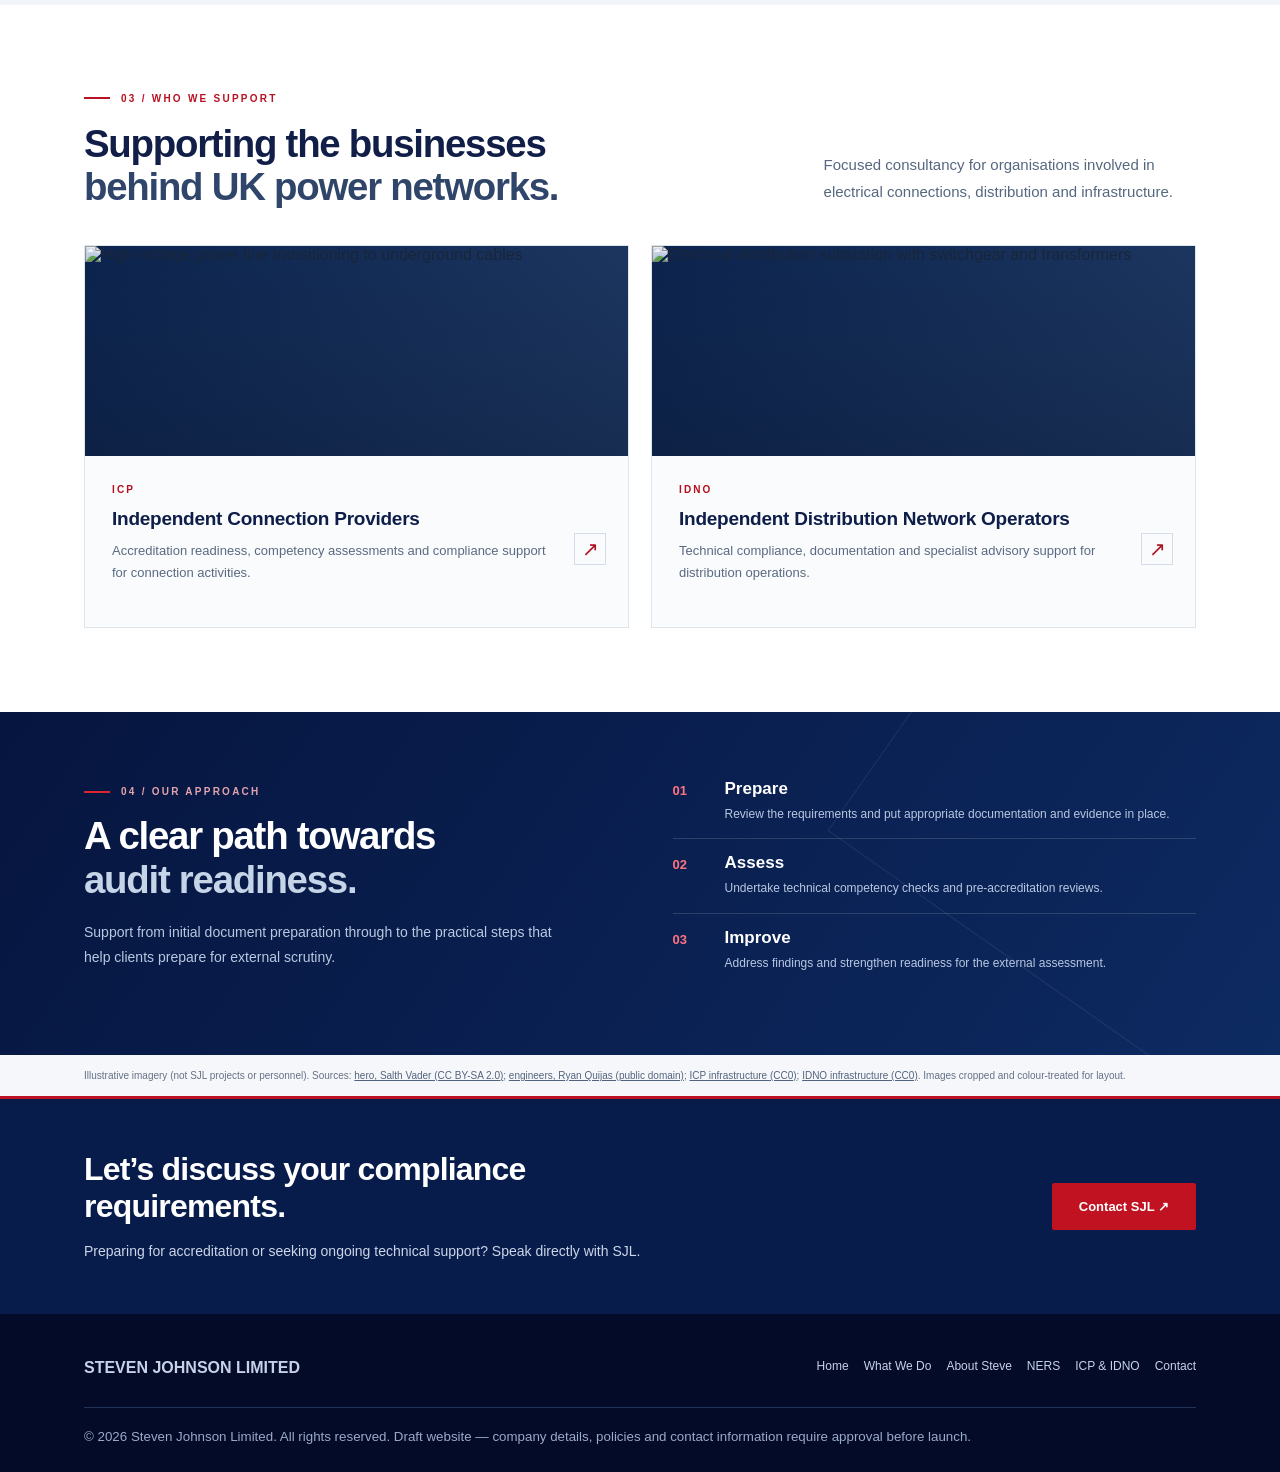
==== commit 9b167f80: "Use verified direct Wikimedia image thumbnail for ICP feature" ====
--- a/index.html
+++ b/index.html
@@ -50,7 +50,7 @@
     </div>
     <div class="v3-industry-grid">
       <a class="v3-industry" href="icp-idno.html">
-        <div class="v3-industry__photo"><img src="https://commons.wikimedia.org/wiki/Special:FilePath/Transition_tower_from_overhead_power_line_to_underground_cable_01.jpg?width=960" loading="lazy" decoding="async" alt="High-voltage power line transitioning to underground cables" width="960" height="1280"></div>
+        <div class="v3-industry__photo"><img src="https://thumb.wikimedia.org/wikipedia/commons/thumb/5/54/Transition_tower_from_overhead_power_line_to_underground_cable_01.jpg/960px-Transition_tower_from_overhead_power_line_to_underground_cable_01.jpg" loading="lazy" decoding="async" alt="High-voltage power line transitioning to underground cables" width="960" height="1280"></div>
         <div class="v3-industry__body"><span class="v3-industry__short">ICP</span><h3>Independent Connection Providers</h3><p>Accreditation readiness, competency assessments and compliance support for connection activities.</p><span class="v3-industry__arrow" aria-hidden="true">↗</span></div>
       </a>
       <a class="v3-industry" href="icp-idno.html">
--- a/assets/home-v3.css
+++ b/assets/home-v3.css
@@ -0,0 +1,131 @@
+/* Steven Johnson Limited — homepage v3 (October 2026)
+   Homepage-only design layer; other pages continue using styles.css. */
+:root{--v3-navy:#071a45;--v3-red:#b91222;--v3-ink:#101e48;--v3-slate:#566780;--v3-mist:#f2f5f9}
+.home-page{background:#fff}
+.home-page header .brand img{object-fit:contain;object-position:left center}
+.sjl-home.v3 .hero--photo{height:auto;min-height:0;background-position:center 52%;background-size:cover;overflow:hidden}
+.sjl-home.v3 .hero--photo:before,.sjl-home.v3 .hero--photo:after{display:none}
+.sjl-home.v3 .hero__inner{padding-top:103px;padding-bottom:31px}
+.sjl-home.v3 .hero__inner .eyebrow{font-size:10px;letter-spacing:2.3px}
+.sjl-home.v3 .hero__inner h1{font-size:clamp(35px,3.1vw,48px);line-height:1.045;letter-spacing:-1.45px;max-width:710px;margin:12px 0 12px}
+.sjl-home.v3 .hero__inner p{max-width:625px;font-size:14px;line-height:1.58;margin-bottom:16px}
+.sjl-home.v3 .hero__actions{display:flex;gap:12px;flex-wrap:wrap;position:relative;z-index:2;align-items:stretch}
+.sjl-home.v3 .hero__actions .button{min-height:42px;padding:11px 18px;display:inline-flex;align-items:center;justify-content:center;gap:14px;font-size:12px;font-weight:700;text-align:center;white-space:normal}
+.sjl-home.v3 .hero__actions .button.outline{background:rgba(6,16,40,.35)}
+.sjl-home.v3 .hero__edge{height:3px;background:linear-gradient(90deg,#bf1223 0 14%,transparent 14%)}
+.sjl-home.v3 section{padding:0}
+.sjl-home.v3 .v3-services{padding:68px 0 72px;background:#fff}
+.sjl-home.v3 .v3-kicker{display:inline-flex;gap:11px;align-items:center;text-transform:uppercase;font-weight:800;color:var(--v3-red);letter-spacing:2.25px;font-size:10px}
+.sjl-home.v3 .v3-kicker:before{content:"";width:26px;height:2px;background:var(--v3-red)}
+.sjl-home.v3 .v3-section-heading{display:grid;grid-template-columns:1.25fr .75fr;align-items:end;gap:48px}
+.sjl-home.v3 h2{font-weight:750;color:var(--v3-ink);font-size:clamp(30px,3vw,43px);letter-spacing:-1.25px;line-height:1.13;margin:18px 0 0}
+.sjl-home.v3 h2 em{font-style:normal;color:#2f456a}
+.sjl-home.v3 .v3-section-heading>p{font-size:15px;color:var(--v3-slate);line-height:1.82;max-width:490px;margin:0 0 3px}
+.sjl-home.v3 .v3-services-grid{display:grid;grid-template-columns:repeat(4,minmax(0,1fr));gap:16px;margin:34px 0 19px}
+.sjl-home.v3 .v3-service{min-width:0;min-height:283px;padding:25px 24px 22px;background:linear-gradient(145deg,#ffffff,#fbfcfe);border:1px solid #dfe6ef;display:flex;flex-direction:column;position:relative;overflow:hidden;box-shadow:0 12px 26px rgba(11,28,68,.045);transition:transform .2s ease,box-shadow .2s ease,border-color .2s ease}
+.sjl-home.v3 .v3-service:hover,.sjl-home.v3 .v3-service:focus-visible{transform:translateY(-5px);box-shadow:0 18px 35px rgba(11,28,68,.11);border-color:#c5cdd9}
+.sjl-home.v3 .v3-service:before{content:"";position:absolute;left:0;top:0;width:64px;height:3px;background:var(--v3-red);transition:width .22s ease}
+.sjl-home.v3 .v3-service:hover:before{width:100%}
+.sjl-home.v3 .v3-service__top{display:flex;justify-content:space-between;align-items:start;gap:16px}
+.sjl-home.v3 .v3-service__icon{display:grid;place-items:center;width:52px;height:52px;border:1px solid #dce4ef;background:#f4f7fb;color:#a40c1d;border-radius:3px}
+.sjl-home.v3 .v3-service__icon svg{width:28px;height:28px;fill:none;stroke:currentColor;stroke-width:1.5;stroke-linecap:round;stroke-linejoin:round}
+.sjl-home.v3 .v3-service__number{font-size:11px;letter-spacing:1px;color:#a9b4c3;font-weight:700}
+.sjl-home.v3 .v3-service h3{font-size:18px;letter-spacing:-.3px;line-height:1.27;color:var(--v3-ink);margin:22px 0 10px}
+.sjl-home.v3 .v3-service p{font-size:13px;line-height:1.73;color:#596b82;margin:0 0 19px;flex:1}
+.sjl-home.v3 .v3-service__link{display:flex;justify-content:space-between;align-items:center;font-size:12px;font-weight:800;color:#b01122;border-top:1px solid #ebeff4;padding-top:16px}
+.sjl-home.v3 .v3-service__link span{font-size:17px;line-height:1}
+.sjl-home.v3 .v3-inline-link{font-size:13px;font-weight:700;color:#971423;display:inline-flex;gap:22px;align-items:center;padding:7px 0;border-bottom:1px solid #cb9aa0}
+.sjl-home.v3 .v3-approach{padding:80px 0;background:#f1f4f8}
+.sjl-home.v3 .v3-approach__grid{display:grid;grid-template-columns:1.04fr 1fr;gap:76px;align-items:center}
+.sjl-home.v3 .v3-approach__visual{height:410px;overflow:hidden;position:relative;background:linear-gradient(145deg,#18335d,#0a193e)}
+.sjl-home.v3 .v3-approach__visual:after{content:"";position:absolute;inset:0;pointer-events:none;background:linear-gradient(180deg,transparent 46%,rgba(5,15,41,.83) 100%);z-index:1}
+.sjl-home.v3 .v3-approach__visual img{height:100%;width:100%;object-fit:cover;object-position:center 48%;filter:saturate(.85) contrast(1.04)}
+.sjl-home.v3 .v3-approach__visual:before{content:"";position:absolute;top:0;left:0;height:100%;width:5px;background:var(--v3-red);z-index:2}
+.sjl-home.v3 .v3-approach__image-tag{position:absolute;left:30px;bottom:28px;color:#fff;z-index:2;font-size:12px;font-weight:700;letter-spacing:.5px;display:flex;align-items:center;gap:11px}
+.sjl-home.v3 .v3-tag-bar{width:24px;height:2px;background:#e62432}
+.sjl-home.v3 .v3-approach__copy h2{font-size:clamp(30px,2.8vw,40px);margin:18px 0 20px}
+.sjl-home.v3 .v3-approach__copy p{font-size:14px;color:#53647c;line-height:1.77;margin:0 0 12px}
+.sjl-home.v3 .v3-approach__copy p.v3-lead{font-weight:600;color:#334563}
+.sjl-home.v3 .v3-checks{list-style:none;margin:16px 0 25px;padding:0}
+.sjl-home.v3 .v3-checks li{position:relative;padding:8px 0 8px 25px;font-size:13px;line-height:1.5;color:#415571}
+.sjl-home.v3 .v3-checks li:before{position:absolute;content:"✓";left:0;top:8px;color:var(--v3-red);font-weight:800}
+.sjl-home.v3 .v3-text-button{display:inline-flex;gap:26px;font-size:13px;font-weight:800;color:#a60e1d;padding-bottom:7px;border-bottom:1px solid #b62232}
+.sjl-home.v3 .v3-industries{padding:80px 0 84px;background:#fff}
+.sjl-home.v3 .v3-section-heading--industries{grid-template-columns:1.3fr .7fr}
+.sjl-home.v3 .v3-industry-grid{display:grid;grid-template-columns:1fr 1fr;gap:22px;margin-top:36px}
+.sjl-home.v3 .v3-industry{min-width:0;display:block;border:1px solid #dfe5ed;background:#f9fbfd;overflow:hidden;transition:box-shadow .2s ease,transform .2s ease}
+.sjl-home.v3 .v3-industry:hover,.sjl-home.v3 .v3-industry:focus-visible{transform:translateY(-4px);box-shadow:0 16px 35px #0b23451c}
+.sjl-home.v3 .v3-industry__photo{height:210px;position:relative;overflow:hidden;background:linear-gradient(135deg,#0c254f,#223e68)}
+.sjl-home.v3 .v3-industry__photo:after{content:"";position:absolute;inset:0;background:linear-gradient(180deg,rgba(3,11,37,.03),rgba(3,11,37,.34));pointer-events:none}
+.sjl-home.v3 .v3-industry__photo img{width:100%;height:100%;object-fit:cover;object-position:center 45%;filter:saturate(.78);transition:transform .5s ease}
+.sjl-home.v3 .v3-industry:hover .v3-industry__photo img{transform:scale(1.045)}
+.sjl-home.v3 .v3-industry:first-child .v3-industry__photo img{object-position:center 62%}
+.sjl-home.v3 .v3-industry__body{min-height:171px;position:relative;padding:23px 66px 27px 27px}
+.sjl-home.v3 .v3-industry__short{font-size:10px;font-weight:800;letter-spacing:2.1px;color:#b50e1d}
+.sjl-home.v3 .v3-industry h3{font-size:19px;line-height:1.35;color:#0e1e49;letter-spacing:-.25px;margin:9px 0}
+.sjl-home.v3 .v3-industry p{color:#5b6a80;font-size:13px;line-height:1.7;margin:0}
+.sjl-home.v3 .v3-industry__arrow{position:absolute;right:22px;top:45%;display:grid;place-items:center;width:32px;height:32px;border:1px solid #d3dce8;color:#ae1021;font-size:20px;transition:background .2s ease,color .2s ease}
+.sjl-home.v3 .v3-industry:hover .v3-industry__arrow{background:#ad1222;color:white}
+.sjl-home.v3 .v3-proof{background:linear-gradient(125deg,#06153f,#0d2a61);color:#fff;padding:67px 0 68px;position:relative;overflow:hidden}
+.sjl-home.v3 .v3-proof:before{content:"";position:absolute;right:-160px;top:-200px;width:510px;height:510px;border:1px solid #ffffff14;transform:rotate(35deg);pointer-events:none}
+.sjl-home.v3 .v3-proof__layout{display:grid;grid-template-columns:1fr 1.05fr;gap:90px;position:relative;z-index:1}
+.sjl-home.v3 .v3-kicker--light{color:#e2a3ae}
+.sjl-home.v3 .v3-kicker--light:before{background:#dd2532}
+.sjl-home.v3 .v3-proof h2{color:#fff;margin:17px 0 19px;font-size:clamp(31px,3vw,44px)}
+.sjl-home.v3 .v3-proof h2 em{color:#c6d4e8}
+.sjl-home.v3 .v3-proof__layout>div>p{color:#b9c8e1;max-width:485px;font-size:14px;line-height:1.8}
+.sjl-home.v3 .v3-proof__steps{padding:0;margin:0;list-style:none;display:grid;gap:0}
+.sjl-home.v3 .v3-proof__steps li{display:flex;gap:21px;align-items:start;border-bottom:1px solid #ffffff24;padding:14px 0}
+.sjl-home.v3 .v3-proof__steps li:first-child{padding-top:0}
+.sjl-home.v3 .v3-proof__steps li:last-child{border-bottom:0}
+.sjl-home.v3 .v3-proof__num{font-size:13px;color:#ff7380;font-weight:700;min-width:31px;margin-top:4px}
+.sjl-home.v3 .v3-proof__steps h3{color:#fff;font-size:17px;margin:0 0 5px}
+.sjl-home.v3 .v3-proof__steps p{color:#b9c8e1;font-size:12px;line-height:1.7;margin:0}
+.sjl-home.v3 .photo-credit{font-size:10px;line-height:1.7;padding:12px 0;background:#f6f7fa;color:#657187}
+.sjl-home.v3 .photo-credit a{color:#52647d}
+.home-page .cta{background:#081c4c;padding:52px 0;border-top:3px solid #bc1223}
+.home-page .cta h2{font-size:clamp(29px,2.5vw,38px);letter-spacing:-.8px;line-height:1.17;max-width:650px}
+.home-page .cta p{font-size:14px;max-width:560px;line-height:1.6;color:#cbd6e8;margin-bottom:0}
+.home-page .cta .button{background:#c11222;padding:16px 27px;font-size:13px;border-radius:2px;white-space:nowrap}
+.sjl-home.v3 a:focus-visible,.home-page .cta a:focus-visible{outline:3px solid #bd2230;outline-offset:4px}
+@media(max-width:1100px){
+.sjl-home.v3 .v3-services-grid{grid-template-columns:repeat(2,minmax(0,1fr))}
+.sjl-home.v3 .v3-service{min-height:245px}
+.sjl-home.v3 .v3-approach__grid{gap:45px}
+.sjl-home.v3 .v3-proof__layout{gap:40px}
+}
+@media(max-width:900px){
+.sjl-home.v3 .v3-approach__grid{grid-template-columns:1fr;gap:32px}
+.sjl-home.v3 .v3-approach__visual{height:345px}
+.sjl-home.v3 .v3-section-heading{gap:22px}
+.sjl-home.v3 .v3-proof__layout{grid-template-columns:1fr;gap:25px}
+}
+@media(max-width:750px){
+.sjl-home.v3 .hero--photo{height:auto;min-height:0}
+.sjl-home.v3 .hero__inner{padding-top:109px;padding-bottom:31px}
+.sjl-home.v3 .hero__inner h1{font-size:clamp(33px,6vw,44px);line-height:1.06}
+.sjl-home.v3 .hero__inner p{font-size:13px}
+.sjl-home.v3 .v3-services,.sjl-home.v3 .v3-approach,.sjl-home.v3 .v3-industries{padding:52px 0}
+.sjl-home.v3 .v3-proof{padding:52px 0}
+.sjl-home.v3 .v3-section-heading{grid-template-columns:1fr;gap:13px}
+.sjl-home.v3 .v3-section-heading>p{font-size:14px}
+.sjl-home.v3 .v3-industry-grid{grid-template-columns:1fr}
+.sjl-home.v3 .v3-industry__photo{height:225px}
+}
+@media(max-width:520px){
+.sjl-home.v3 .hero__inner{padding-top:106px;padding-bottom:24px}
+.sjl-home.v3 .hero__inner .eyebrow{font-size:9px;letter-spacing:1.4px}
+.sjl-home.v3 .hero__inner h1{font-size:32px;letter-spacing:-1px}
+.sjl-home.v3 .hero__actions{display:grid;grid-template-columns:1fr;max-width:350px;gap:10px}
+.sjl-home.v3 .hero__actions .button{width:100%;min-height:43px}
+.sjl-home.v3 .v3-services-grid{grid-template-columns:1fr;gap:12px}
+.sjl-home.v3 .v3-service{min-height:0;padding:22px}
+.sjl-home.v3 .v3-service h3{margin-top:17px}
+.sjl-home.v3 .v3-approach__visual{height:310px}
+.sjl-home.v3 .v3-approach__image-tag{left:20px;bottom:20px}
+.sjl-home.v3 .v3-industry__body{padding:22px 56px 24px 22px}
+.sjl-home.v3 .v3-industry h3{font-size:17px}
+.home-page .cta{padding:40px 0}
+.home-page .cta .button{white-space:normal}
+}
+@media(prefers-reduced-motion:reduce){.sjl-home.v3 .v3-service,.sjl-home.v3 .v3-industry,.sjl-home.v3 .v3-industry__photo img{transition:none}}
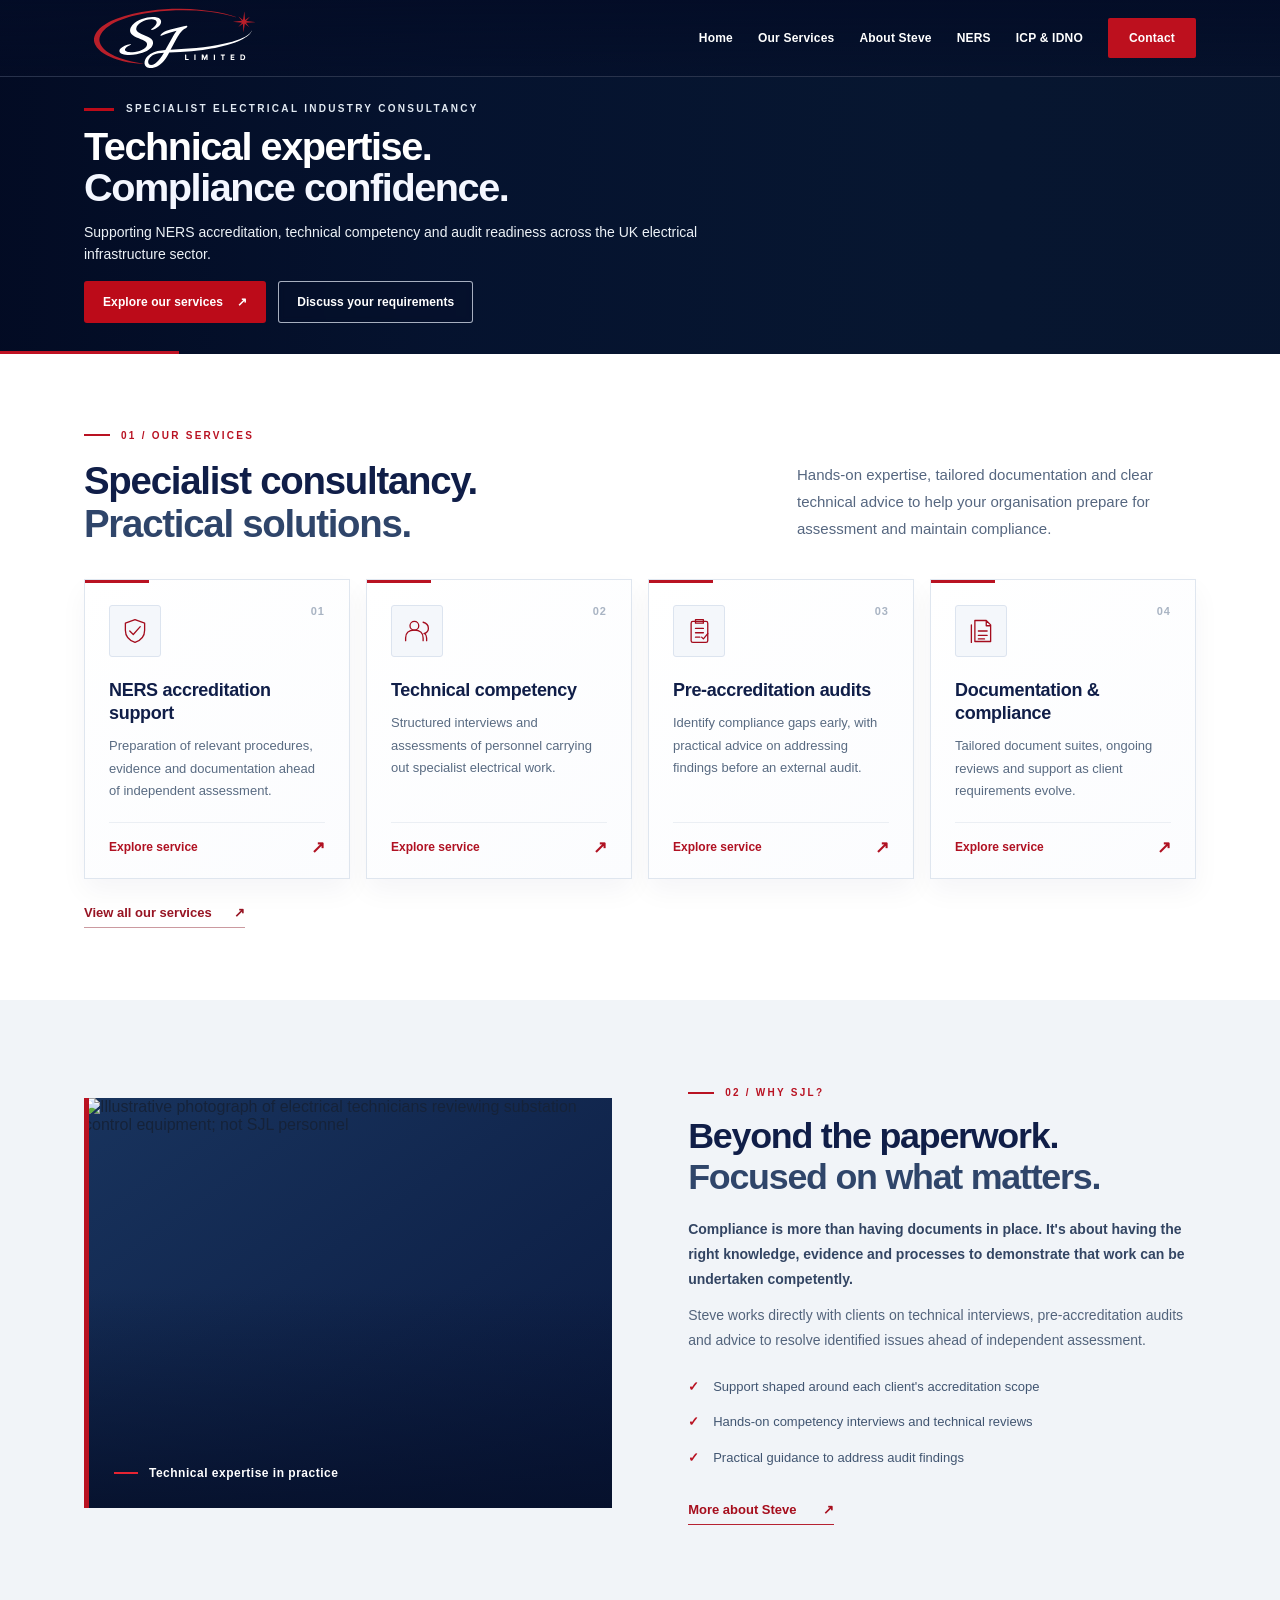
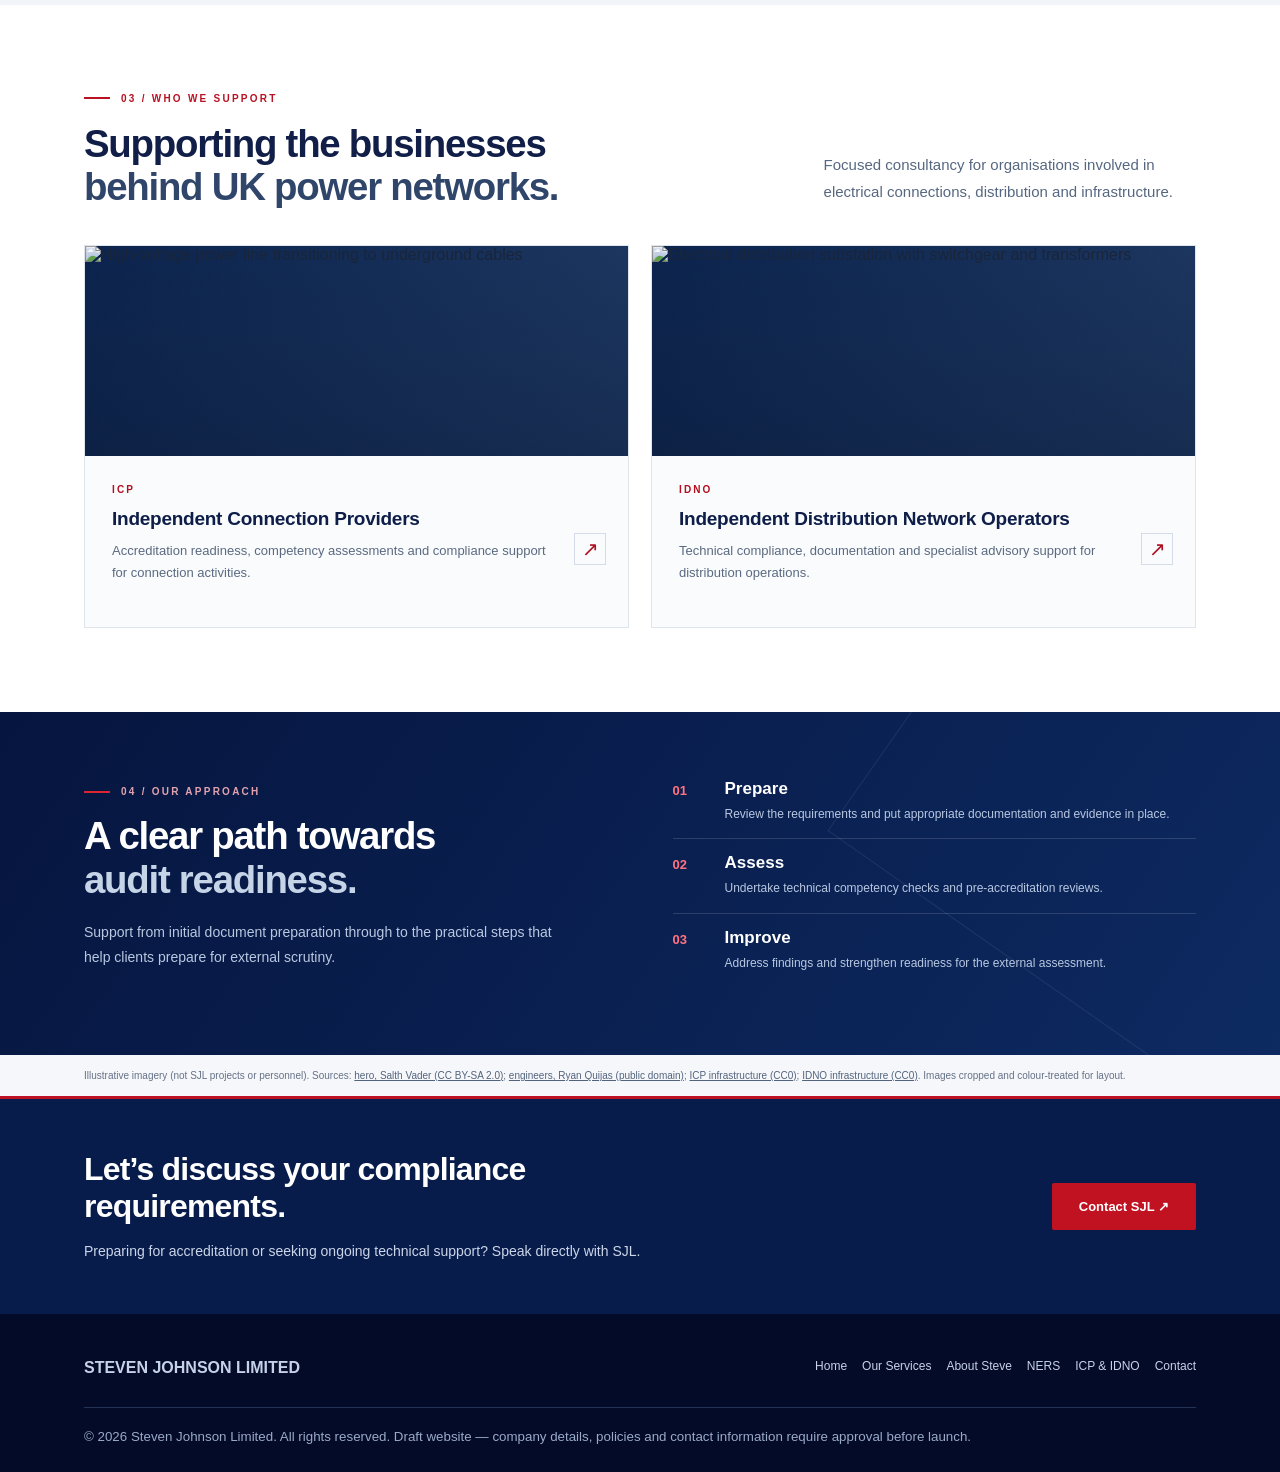
==== commit 010cfa84: "Rename What We Do to Our Services across site navigation and links" ====
--- a/index.html
+++ b/index.html
@@ -1,4 +1,4 @@
-<!doctype html><html lang="en-GB"><head><meta charset="utf-8"><meta name="viewport" content="width=device-width,initial-scale=1"><meta name="theme-color" content="#07134b"><title>Steven Johnson Limited | NERS Accreditation & Electrical Consultancy</title><meta name="description" content="Steven Johnson Limited provides NERS accreditation preparation, competency assessments, pre-accreditation audits and electrical compliance consultancy for ICPs and IDNOs."><link rel="stylesheet" href="assets/styles.css"><link rel="stylesheet" href="assets/home-v3.css?v=20261026-1"></head><body class="home-page"><header><div class="wrap"><a class="brand" href="index.html"><img src="assets/sjl-mark.svg" alt="SJL"><span>Steven Johnson<br>Limited</span></a><button type="button" class="menu" aria-label="Toggle navigation" aria-expanded="false">☰</button><nav class="links"><a aria-current="page" class="" href="index.html">Home</a><a  class="" href="what-we-do.html">What We Do</a><a  class="" href="about-steve.html">About Steve</a><a  class="" href="ners.html">NERS</a><a  class="" href="icp-idno.html">ICP & IDNO</a><a  class="contact-link" href="contact.html">Contact</a></nav></div></header>
+<!doctype html><html lang="en-GB"><head><meta charset="utf-8"><meta name="viewport" content="width=device-width,initial-scale=1"><meta name="theme-color" content="#07134b"><title>Steven Johnson Limited | NERS Accreditation & Electrical Consultancy</title><meta name="description" content="Steven Johnson Limited provides NERS accreditation preparation, competency assessments, pre-accreditation audits and electrical compliance consultancy for ICPs and IDNOs."><link rel="stylesheet" href="assets/styles.css"><link rel="stylesheet" href="assets/home-v3.css?v=20261026-1"></head><body class="home-page"><header><div class="wrap"><a class="brand" href="index.html"><img src="assets/sjl-mark.svg" alt="SJL"><span>Steven Johnson<br>Limited</span></a><button type="button" class="menu" aria-label="Toggle navigation" aria-expanded="false">☰</button><nav class="links"><a aria-current="page" class="" href="index.html">Home</a><a  class="" href="services.html">Our Services</a><a  class="" href="about-steve.html">About Steve</a><a  class="" href="ners.html">NERS</a><a  class="" href="icp-idno.html">ICP & IDNO</a><a  class="contact-link" href="contact.html">Contact</a></nav></div></header>
 <main class="sjl-home v3">
 <section class="hero hero--photo" aria-labelledby="hero-heading">
   <div class="wrap hero__inner">
@@ -6,7 +6,7 @@
     <h1 id="hero-heading">Technical expertise.<br><span>Compliance confidence.</span></h1>
     <p>Supporting NERS accreditation, technical competency and audit readiness across the UK electrical infrastructure sector.</p>
     <div class="hero__actions">
-      <a class="button" href="what-we-do.html">Explore our services <span aria-hidden="true">↗</span></a>
+      <a class="button" href="services.html">Explore our services <span aria-hidden="true">↗</span></a>
       <a class="button outline" href="contact.html">Discuss your requirements</a>
     </div>
   </div>
@@ -18,8 +18,8 @@
      <div><span class="v3-kicker">01 / Our Services</span><h2 id="v3-services-title">Specialist consultancy.<br><em>Practical solutions.</em></h2></div>
      <p>Hands-on expertise, tailored documentation and clear technical advice to help your organisation prepare for assessment and maintain compliance.</p>
    </div>
-   <div class="v3-services-grid"><a class="v3-service" href="ners.html"><div class="v3-service__top"><span class="v3-service__icon"><svg viewBox="0 0 32 32" aria-hidden="true"><path d="M16 3 27 7v8c0 8-5.2 11.9-11 14C10.2 26.9 5 23 5 15V7z"/><path d="m10 16 4 4 8-9"/></svg></span><span class="v3-service__number">01</span></div><h3>NERS accreditation support</h3><p>Preparation of relevant procedures, evidence and documentation ahead of independent assessment.</p><span class="v3-service__link">Explore service <span aria-hidden="true">↗</span></span></a><a class="v3-service" href="what-we-do.html"><div class="v3-service__top"><span class="v3-service__icon"><svg viewBox="0 0 32 32" aria-hidden="true"><circle cx="13" cy="10" r="5"/><path d="M3 27v-3c0-6 4-9 10-9s10 3 10 9v3M23 6c4 1 6 3 6 7 0 3-2 5-5 6M27 27v-3c0-2-.5-3.5-2-5"/></svg></span><span class="v3-service__number">02</span></div><h3>Technical competency</h3><p>Structured interviews and assessments of personnel carrying out specialist electrical work.</p><span class="v3-service__link">Explore service <span aria-hidden="true">↗</span></span></a><a class="v3-service" href="what-we-do.html"><div class="v3-service__top"><span class="v3-service__icon"><svg viewBox="0 0 32 32" aria-hidden="true"><rect x="7" y="5" width="19" height="24" rx="2"/><path d="M12 5V3h9v4h-9zM12 13h9M12 18h9M12 23h5"/><path d="m19 23 2 2 5-6"/></svg></span><span class="v3-service__number">03</span></div><h3>Pre-accreditation audits</h3><p>Identify compliance gaps early, with practical advice on addressing findings before an external audit.</p><span class="v3-service__link">Explore service <span aria-hidden="true">↗</span></span></a><a class="v3-service" href="what-we-do.html"><div class="v3-service__top"><span class="v3-service__icon"><svg viewBox="0 0 32 32" aria-hidden="true"><path d="M9 4h13l5 5v19H9zM22 4v6h5M13 16h10M13 21h10M13 25h7M5 9v20"/></svg></span><span class="v3-service__number">04</span></div><h3>Documentation & compliance</h3><p>Tailored document suites, ongoing reviews and support as client requirements evolve.</p><span class="v3-service__link">Explore service <span aria-hidden="true">↗</span></span></a></div>
-   <a class="v3-inline-link" href="what-we-do.html">View all our services <span aria-hidden="true">↗</span></a>
+   <div class="v3-services-grid"><a class="v3-service" href="ners.html"><div class="v3-service__top"><span class="v3-service__icon"><svg viewBox="0 0 32 32" aria-hidden="true"><path d="M16 3 27 7v8c0 8-5.2 11.9-11 14C10.2 26.9 5 23 5 15V7z"/><path d="m10 16 4 4 8-9"/></svg></span><span class="v3-service__number">01</span></div><h3>NERS accreditation support</h3><p>Preparation of relevant procedures, evidence and documentation ahead of independent assessment.</p><span class="v3-service__link">Explore service <span aria-hidden="true">↗</span></span></a><a class="v3-service" href="services.html"><div class="v3-service__top"><span class="v3-service__icon"><svg viewBox="0 0 32 32" aria-hidden="true"><circle cx="13" cy="10" r="5"/><path d="M3 27v-3c0-6 4-9 10-9s10 3 10 9v3M23 6c4 1 6 3 6 7 0 3-2 5-5 6M27 27v-3c0-2-.5-3.5-2-5"/></svg></span><span class="v3-service__number">02</span></div><h3>Technical competency</h3><p>Structured interviews and assessments of personnel carrying out specialist electrical work.</p><span class="v3-service__link">Explore service <span aria-hidden="true">↗</span></span></a><a class="v3-service" href="services.html"><div class="v3-service__top"><span class="v3-service__icon"><svg viewBox="0 0 32 32" aria-hidden="true"><rect x="7" y="5" width="19" height="24" rx="2"/><path d="M12 5V3h9v4h-9zM12 13h9M12 18h9M12 23h5"/><path d="m19 23 2 2 5-6"/></svg></span><span class="v3-service__number">03</span></div><h3>Pre-accreditation audits</h3><p>Identify compliance gaps early, with practical advice on addressing findings before an external audit.</p><span class="v3-service__link">Explore service <span aria-hidden="true">↗</span></span></a><a class="v3-service" href="services.html"><div class="v3-service__top"><span class="v3-service__icon"><svg viewBox="0 0 32 32" aria-hidden="true"><path d="M9 4h13l5 5v19H9zM22 4v6h5M13 16h10M13 21h10M13 25h7M5 9v20"/></svg></span><span class="v3-service__number">04</span></div><h3>Documentation & compliance</h3><p>Tailored document suites, ongoing reviews and support as client requirements evolve.</p><span class="v3-service__link">Explore service <span aria-hidden="true">↗</span></span></a></div>
+   <a class="v3-inline-link" href="services.html">View all our services <span aria-hidden="true">↗</span></a>
  </div>
 </section>
 <section class="v3-approach" aria-labelledby="v3-approach-title">
@@ -71,4 +71,4 @@
  </div>
 </section>
 <div class="photo-credit"><div class="wrap">Illustrative imagery (not SJL projects or personnel). Sources: <a href="https://commons.wikimedia.org/wiki/File:Substation_at_sunset_2017.jpg" target="_blank" rel="noopener noreferrer">hero, Salth Vader (CC BY-SA 2.0)</a>; <a href="https://commons.wikimedia.org/wiki/File:Vandenberg%E2%80%99s_South_Base_Re-energizes_with_the_Activation_of_Substation_N_(7281590).jpeg" target="_blank" rel="noopener noreferrer">engineers, Ryan Quijas (public domain)</a>; <a href="https://commons.wikimedia.org/wiki/File:Transition_tower_from_overhead_power_line_to_underground_cable_01.jpg" target="_blank" rel="noopener noreferrer">ICP infrastructure (CC0)</a>; <a href="https://commons.wikimedia.org/wiki/File:Distribution_substation_switchgear.jpg" target="_blank" rel="noopener noreferrer">IDNO infrastructure (CC0)</a>. Images cropped and colour-treated for layout.</div></div>
-</main><div class="cta"><div class="wrap"><div><h2>Let’s discuss your compliance requirements.</h2><p>Preparing for accreditation or seeking ongoing technical support? Speak directly with SJL.</p></div><a class="button" href="contact.html">Contact SJL <span aria-hidden="true">↗</span></a></div></div><footer><div class="wrap"><div class="foot"><strong>STEVEN JOHNSON LIMITED</strong><nav><a href="index.html">Home</a><a href="what-we-do.html">What We Do</a><a href="about-steve.html">About Steve</a><a href="ners.html">NERS</a><a href="icp-idno.html">ICP & IDNO</a><a href="contact.html">Contact</a></nav></div><small>© 2026 Steven Johnson Limited. All rights reserved. Draft website — company details, policies and contact information require approval before launch.</small></div></footer><script src="assets/script.js"></script></body></html>+</main><div class="cta"><div class="wrap"><div><h2>Let’s discuss your compliance requirements.</h2><p>Preparing for accreditation or seeking ongoing technical support? Speak directly with SJL.</p></div><a class="button" href="contact.html">Contact SJL <span aria-hidden="true">↗</span></a></div></div><footer><div class="wrap"><div class="foot"><strong>STEVEN JOHNSON LIMITED</strong><nav><a href="index.html">Home</a><a href="services.html">Our Services</a><a href="about-steve.html">About Steve</a><a href="ners.html">NERS</a><a href="icp-idno.html">ICP & IDNO</a><a href="contact.html">Contact</a></nav></div><small>© 2026 Steven Johnson Limited. All rights reserved. Draft website — company details, policies and contact information require approval before launch.</small></div></footer><script src="assets/script.js"></script></body></html>
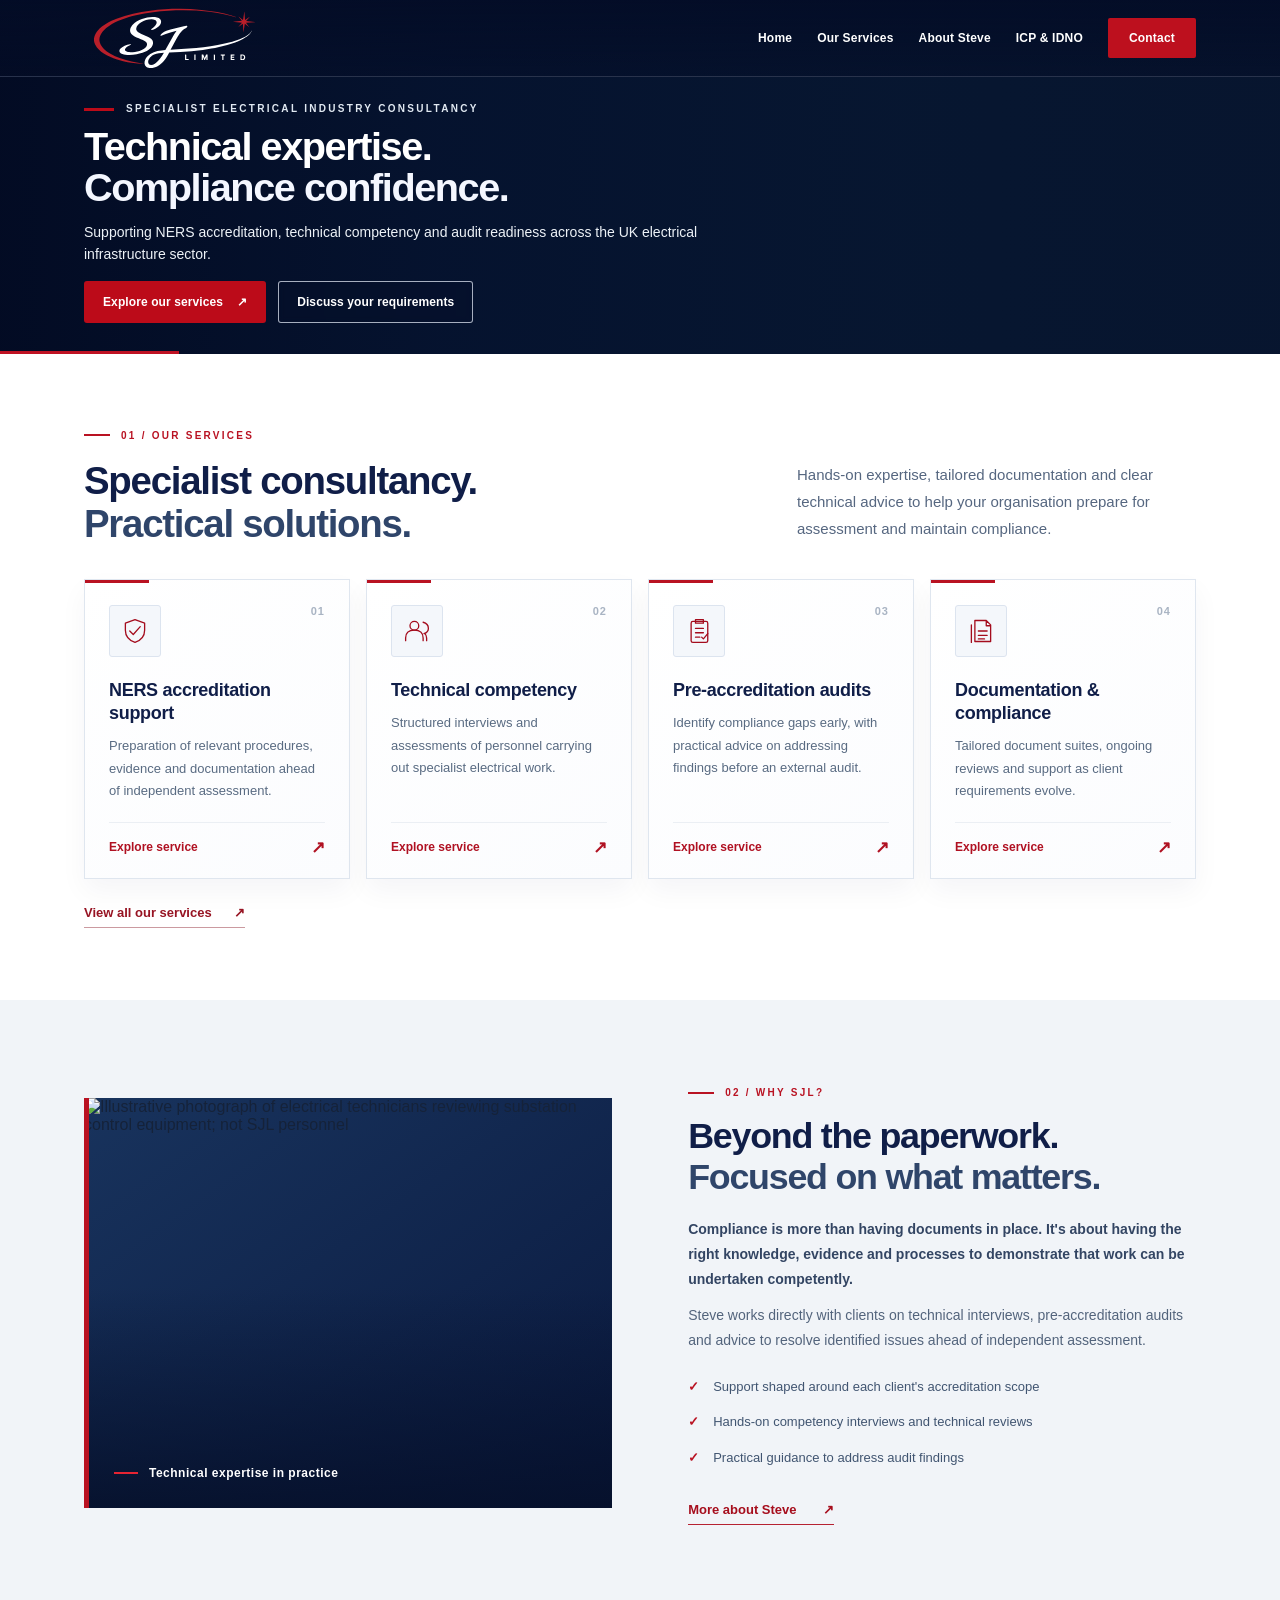
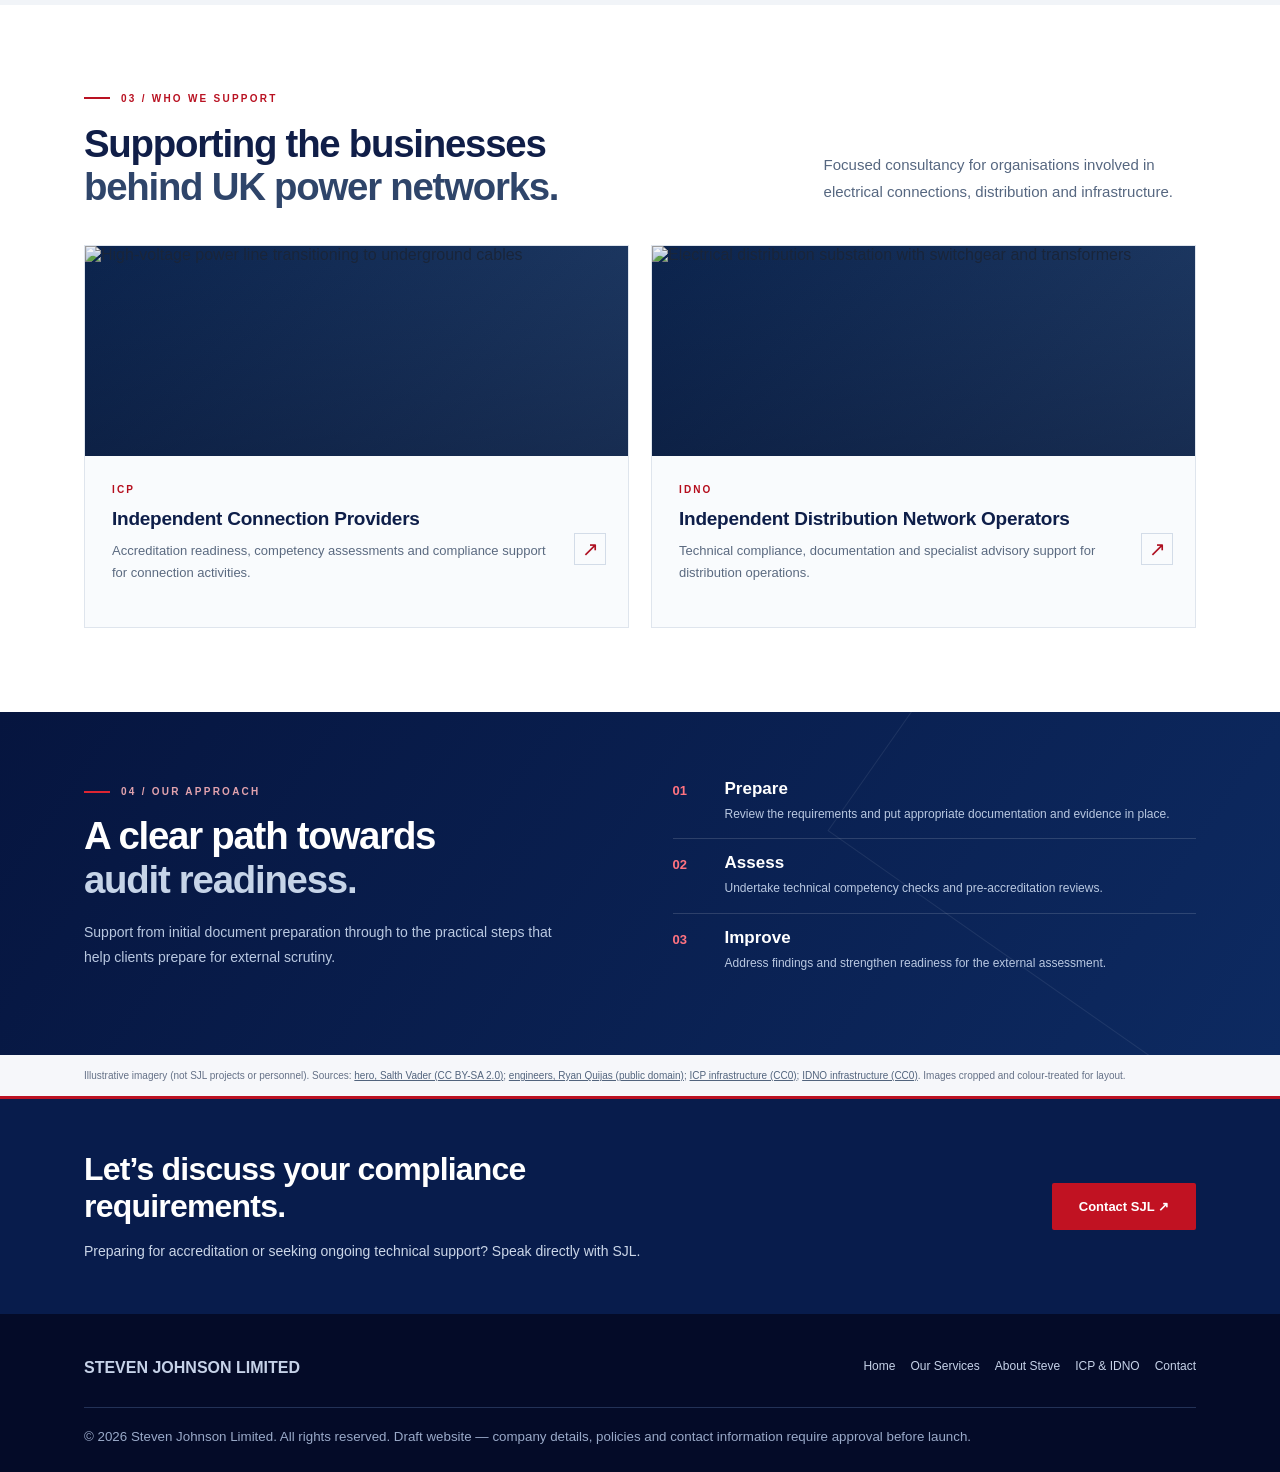
==== commit 088db5a6: "Simplify to five-page navigation; keep NERS as a service" ====
--- a/index.html
+++ b/index.html
@@ -1,4 +1,4 @@
-<!doctype html><html lang="en-GB"><head><meta charset="utf-8"><meta name="viewport" content="width=device-width,initial-scale=1"><meta name="theme-color" content="#07134b"><title>Steven Johnson Limited | NERS Accreditation & Electrical Consultancy</title><meta name="description" content="Steven Johnson Limited provides NERS accreditation preparation, competency assessments, pre-accreditation audits and electrical compliance consultancy for ICPs and IDNOs."><link rel="stylesheet" href="assets/styles.css"><link rel="stylesheet" href="assets/home-v3.css?v=20261026-1"></head><body class="home-page"><header><div class="wrap"><a class="brand" href="index.html"><img src="assets/sjl-mark.svg" alt="SJL"><span>Steven Johnson<br>Limited</span></a><button type="button" class="menu" aria-label="Toggle navigation" aria-expanded="false">☰</button><nav class="links"><a aria-current="page" class="" href="index.html">Home</a><a  class="" href="services.html">Our Services</a><a  class="" href="about-steve.html">About Steve</a><a  class="" href="ners.html">NERS</a><a  class="" href="icp-idno.html">ICP & IDNO</a><a  class="contact-link" href="contact.html">Contact</a></nav></div></header>
+<!doctype html><html lang="en-GB"><head><meta charset="utf-8"><meta name="viewport" content="width=device-width,initial-scale=1"><meta name="theme-color" content="#07134b"><title>Steven Johnson Limited | NERS Accreditation & Electrical Consultancy</title><meta name="description" content="Steven Johnson Limited provides NERS accreditation preparation, competency assessments, pre-accreditation audits and electrical compliance consultancy for ICPs and IDNOs."><link rel="stylesheet" href="assets/styles.css"><link rel="stylesheet" href="assets/home-v3.css?v=20261026-1"></head><body class="home-page"><header><div class="wrap"><a class="brand" href="index.html"><img src="assets/sjl-mark.svg" alt="SJL"><span>Steven Johnson<br>Limited</span></a><button type="button" class="menu" aria-label="Toggle navigation" aria-expanded="false">☰</button><nav class="links"><a aria-current="page" class="" href="index.html">Home</a><a  class="" href="services.html">Our Services</a><a  class="" href="about-steve.html">About Steve</a><a  class="" href="icp-idno.html">ICP & IDNO</a><a  class="contact-link" href="contact.html">Contact</a></nav></div></header>
 <main class="sjl-home v3">
 <section class="hero hero--photo" aria-labelledby="hero-heading">
   <div class="wrap hero__inner">
@@ -18,7 +18,7 @@
      <div><span class="v3-kicker">01 / Our Services</span><h2 id="v3-services-title">Specialist consultancy.<br><em>Practical solutions.</em></h2></div>
      <p>Hands-on expertise, tailored documentation and clear technical advice to help your organisation prepare for assessment and maintain compliance.</p>
    </div>
-   <div class="v3-services-grid"><a class="v3-service" href="ners.html"><div class="v3-service__top"><span class="v3-service__icon"><svg viewBox="0 0 32 32" aria-hidden="true"><path d="M16 3 27 7v8c0 8-5.2 11.9-11 14C10.2 26.9 5 23 5 15V7z"/><path d="m10 16 4 4 8-9"/></svg></span><span class="v3-service__number">01</span></div><h3>NERS accreditation support</h3><p>Preparation of relevant procedures, evidence and documentation ahead of independent assessment.</p><span class="v3-service__link">Explore service <span aria-hidden="true">↗</span></span></a><a class="v3-service" href="services.html"><div class="v3-service__top"><span class="v3-service__icon"><svg viewBox="0 0 32 32" aria-hidden="true"><circle cx="13" cy="10" r="5"/><path d="M3 27v-3c0-6 4-9 10-9s10 3 10 9v3M23 6c4 1 6 3 6 7 0 3-2 5-5 6M27 27v-3c0-2-.5-3.5-2-5"/></svg></span><span class="v3-service__number">02</span></div><h3>Technical competency</h3><p>Structured interviews and assessments of personnel carrying out specialist electrical work.</p><span class="v3-service__link">Explore service <span aria-hidden="true">↗</span></span></a><a class="v3-service" href="services.html"><div class="v3-service__top"><span class="v3-service__icon"><svg viewBox="0 0 32 32" aria-hidden="true"><rect x="7" y="5" width="19" height="24" rx="2"/><path d="M12 5V3h9v4h-9zM12 13h9M12 18h9M12 23h5"/><path d="m19 23 2 2 5-6"/></svg></span><span class="v3-service__number">03</span></div><h3>Pre-accreditation audits</h3><p>Identify compliance gaps early, with practical advice on addressing findings before an external audit.</p><span class="v3-service__link">Explore service <span aria-hidden="true">↗</span></span></a><a class="v3-service" href="services.html"><div class="v3-service__top"><span class="v3-service__icon"><svg viewBox="0 0 32 32" aria-hidden="true"><path d="M9 4h13l5 5v19H9zM22 4v6h5M13 16h10M13 21h10M13 25h7M5 9v20"/></svg></span><span class="v3-service__number">04</span></div><h3>Documentation & compliance</h3><p>Tailored document suites, ongoing reviews and support as client requirements evolve.</p><span class="v3-service__link">Explore service <span aria-hidden="true">↗</span></span></a></div>
+   <div class="v3-services-grid"><a class="v3-service" href="services.html#ners-support"><div class="v3-service__top"><span class="v3-service__icon"><svg viewBox="0 0 32 32" aria-hidden="true"><path d="M16 3 27 7v8c0 8-5.2 11.9-11 14C10.2 26.9 5 23 5 15V7z"/><path d="m10 16 4 4 8-9"/></svg></span><span class="v3-service__number">01</span></div><h3>NERS accreditation support</h3><p>Preparation of relevant procedures, evidence and documentation ahead of independent assessment.</p><span class="v3-service__link">Explore service <span aria-hidden="true">↗</span></span></a><a class="v3-service" href="services.html"><div class="v3-service__top"><span class="v3-service__icon"><svg viewBox="0 0 32 32" aria-hidden="true"><circle cx="13" cy="10" r="5"/><path d="M3 27v-3c0-6 4-9 10-9s10 3 10 9v3M23 6c4 1 6 3 6 7 0 3-2 5-5 6M27 27v-3c0-2-.5-3.5-2-5"/></svg></span><span class="v3-service__number">02</span></div><h3>Technical competency</h3><p>Structured interviews and assessments of personnel carrying out specialist electrical work.</p><span class="v3-service__link">Explore service <span aria-hidden="true">↗</span></span></a><a class="v3-service" href="services.html"><div class="v3-service__top"><span class="v3-service__icon"><svg viewBox="0 0 32 32" aria-hidden="true"><rect x="7" y="5" width="19" height="24" rx="2"/><path d="M12 5V3h9v4h-9zM12 13h9M12 18h9M12 23h5"/><path d="m19 23 2 2 5-6"/></svg></span><span class="v3-service__number">03</span></div><h3>Pre-accreditation audits</h3><p>Identify compliance gaps early, with practical advice on addressing findings before an external audit.</p><span class="v3-service__link">Explore service <span aria-hidden="true">↗</span></span></a><a class="v3-service" href="services.html"><div class="v3-service__top"><span class="v3-service__icon"><svg viewBox="0 0 32 32" aria-hidden="true"><path d="M9 4h13l5 5v19H9zM22 4v6h5M13 16h10M13 21h10M13 25h7M5 9v20"/></svg></span><span class="v3-service__number">04</span></div><h3>Documentation & compliance</h3><p>Tailored document suites, ongoing reviews and support as client requirements evolve.</p><span class="v3-service__link">Explore service <span aria-hidden="true">↗</span></span></a></div>
    <a class="v3-inline-link" href="services.html">View all our services <span aria-hidden="true">↗</span></a>
  </div>
 </section>
@@ -71,4 +71,4 @@
  </div>
 </section>
 <div class="photo-credit"><div class="wrap">Illustrative imagery (not SJL projects or personnel). Sources: <a href="https://commons.wikimedia.org/wiki/File:Substation_at_sunset_2017.jpg" target="_blank" rel="noopener noreferrer">hero, Salth Vader (CC BY-SA 2.0)</a>; <a href="https://commons.wikimedia.org/wiki/File:Vandenberg%E2%80%99s_South_Base_Re-energizes_with_the_Activation_of_Substation_N_(7281590).jpeg" target="_blank" rel="noopener noreferrer">engineers, Ryan Quijas (public domain)</a>; <a href="https://commons.wikimedia.org/wiki/File:Transition_tower_from_overhead_power_line_to_underground_cable_01.jpg" target="_blank" rel="noopener noreferrer">ICP infrastructure (CC0)</a>; <a href="https://commons.wikimedia.org/wiki/File:Distribution_substation_switchgear.jpg" target="_blank" rel="noopener noreferrer">IDNO infrastructure (CC0)</a>. Images cropped and colour-treated for layout.</div></div>
-</main><div class="cta"><div class="wrap"><div><h2>Let’s discuss your compliance requirements.</h2><p>Preparing for accreditation or seeking ongoing technical support? Speak directly with SJL.</p></div><a class="button" href="contact.html">Contact SJL <span aria-hidden="true">↗</span></a></div></div><footer><div class="wrap"><div class="foot"><strong>STEVEN JOHNSON LIMITED</strong><nav><a href="index.html">Home</a><a href="services.html">Our Services</a><a href="about-steve.html">About Steve</a><a href="ners.html">NERS</a><a href="icp-idno.html">ICP & IDNO</a><a href="contact.html">Contact</a></nav></div><small>© 2026 Steven Johnson Limited. All rights reserved. Draft website — company details, policies and contact information require approval before launch.</small></div></footer><script src="assets/script.js"></script></body></html>+</main><div class="cta"><div class="wrap"><div><h2>Let’s discuss your compliance requirements.</h2><p>Preparing for accreditation or seeking ongoing technical support? Speak directly with SJL.</p></div><a class="button" href="contact.html">Contact SJL <span aria-hidden="true">↗</span></a></div></div><footer><div class="wrap"><div class="foot"><strong>STEVEN JOHNSON LIMITED</strong><nav><a href="index.html">Home</a><a href="services.html">Our Services</a><a href="about-steve.html">About Steve</a><a href="icp-idno.html">ICP & IDNO</a><a href="contact.html">Contact</a></nav></div><small>© 2026 Steven Johnson Limited. All rights reserved. Draft website — company details, policies and contact information require approval before launch.</small></div></footer><script src="assets/script.js"></script></body></html>
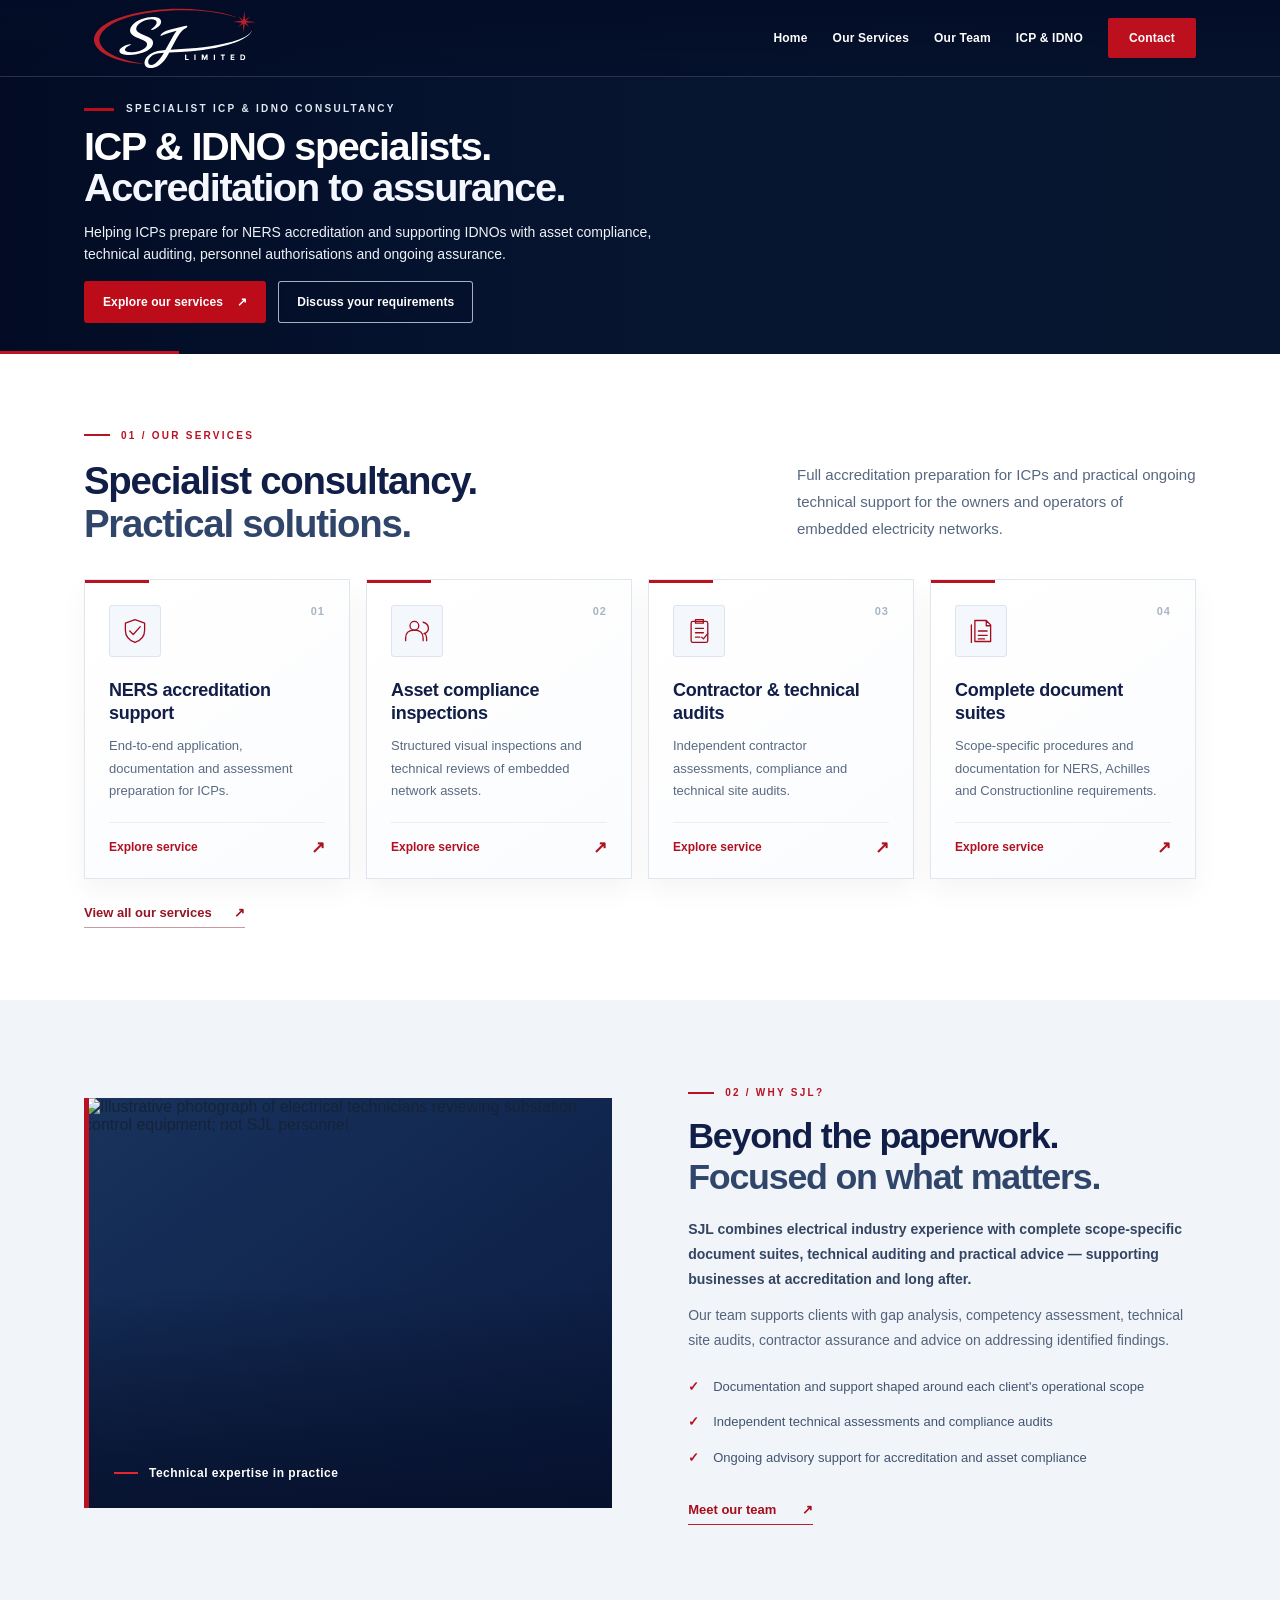
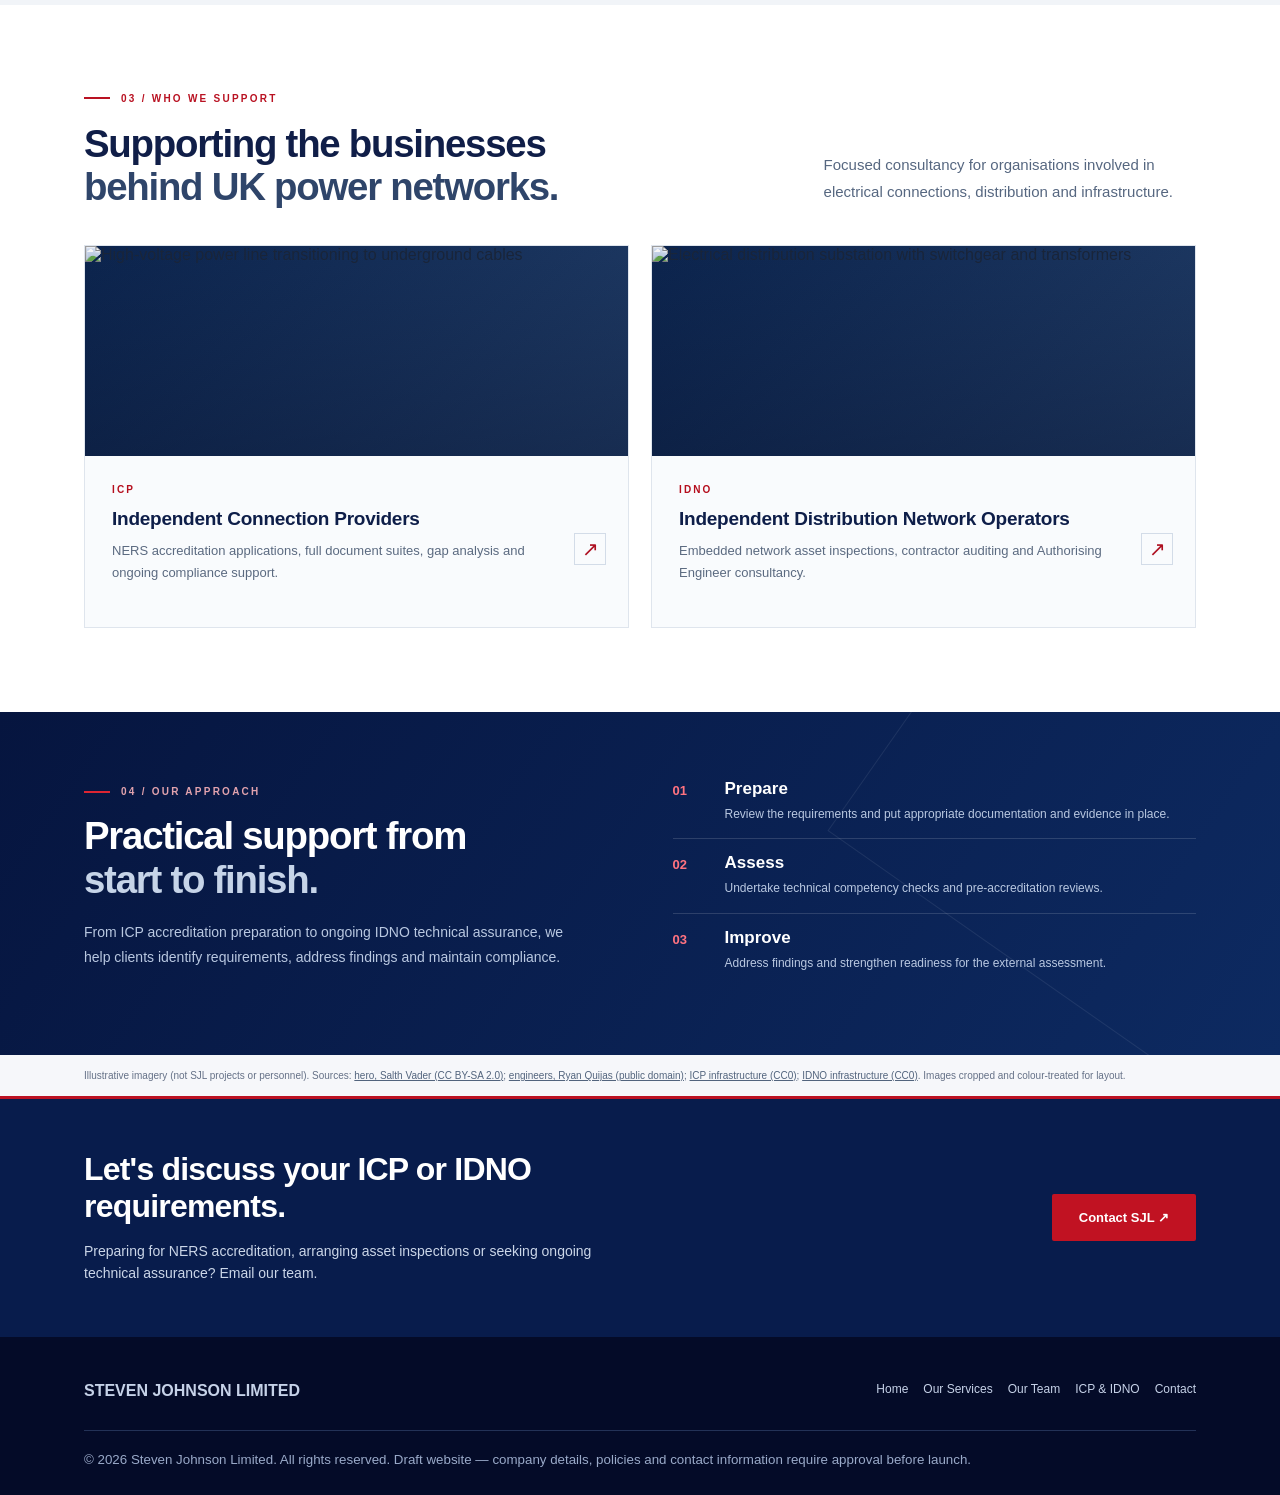
==== commit 444ddb61: "Lead SJL homepage with specialist ICP accreditation and IDNO asset assurance" ====
--- a/index.html
+++ b/index.html
@@ -1,10 +1,10 @@
-<!doctype html><html lang="en-GB"><head><meta charset="utf-8"><meta name="viewport" content="width=device-width,initial-scale=1"><meta name="theme-color" content="#07134b"><title>Steven Johnson Limited | NERS Accreditation & Electrical Consultancy</title><meta name="description" content="Steven Johnson Limited provides NERS accreditation preparation, competency assessments, pre-accreditation audits and electrical compliance consultancy for ICPs and IDNOs."><link rel="stylesheet" href="assets/styles.css"><link rel="stylesheet" href="assets/home-v3.css?v=20261026-1"></head><body class="home-page"><header><div class="wrap"><a class="brand" href="index.html"><img src="assets/sjl-mark.svg" alt="SJL"><span>Steven Johnson<br>Limited</span></a><button type="button" class="menu" aria-label="Toggle navigation" aria-expanded="false">☰</button><nav class="links"><a aria-current="page" class="" href="index.html">Home</a><a  class="" href="services.html">Our Services</a><a  class="" href="about-steve.html">About Steve</a><a  class="" href="icp-idno.html">ICP & IDNO</a><a  class="contact-link" href="contact.html">Contact</a></nav></div></header>
+<!doctype html><html lang="en-GB"><head><meta charset="utf-8"><meta name="viewport" content="width=device-width,initial-scale=1"><meta name="theme-color" content="#07134b"><title>Steven Johnson Limited | ICP & IDNO Consultancy Specialists</title><meta name="description" content="Specialist ICP and IDNO consultancy for NERS accreditation, full document suites, technical audits, asset compliance and Authorising Engineer support."><link rel="stylesheet" href="assets/styles.css"><link rel="stylesheet" href="assets/home-v3.css?v=20261026-1"></head><body class="home-page"><header><div class="wrap"><a class="brand" href="index.html"><img src="assets/sjl-mark.svg" alt="SJL"><span>Steven Johnson<br>Limited</span></a><button type="button" class="menu" aria-label="Toggle navigation" aria-expanded="false">☰</button><nav class="links"><a aria-current="page" class="" href="index.html">Home</a><a  class="" href="services.html">Our Services</a><a  class="" href="our-team.html">Our Team</a><a  class="" href="icp-idno.html">ICP & IDNO</a><a  class="contact-link" href="contact.html">Contact</a></nav></div></header>
 <main class="sjl-home v3">
 <section class="hero hero--photo" aria-labelledby="hero-heading">
   <div class="wrap hero__inner">
-    <div class="eyebrow">Specialist electrical industry consultancy</div>
-    <h1 id="hero-heading">Technical expertise.<br><span>Compliance confidence.</span></h1>
-    <p>Supporting NERS accreditation, technical competency and audit readiness across the UK electrical infrastructure sector.</p>
+    <div class="eyebrow">Specialist ICP &amp; IDNO consultancy</div>
+    <h1 id="hero-heading">ICP &amp; IDNO specialists.<br><span>Accreditation to assurance.</span></h1>
+    <p>Helping ICPs prepare for NERS accreditation and supporting IDNOs with asset compliance, technical auditing, personnel authorisations and ongoing assurance.</p>
     <div class="hero__actions">
       <a class="button" href="services.html">Explore our services <span aria-hidden="true">↗</span></a>
       <a class="button outline" href="contact.html">Discuss your requirements</a>
@@ -16,9 +16,9 @@
  <div class="wrap">
    <div class="v3-section-heading">
      <div><span class="v3-kicker">01 / Our Services</span><h2 id="v3-services-title">Specialist consultancy.<br><em>Practical solutions.</em></h2></div>
-     <p>Hands-on expertise, tailored documentation and clear technical advice to help your organisation prepare for assessment and maintain compliance.</p>
+     <p>Full accreditation preparation for ICPs and practical ongoing technical support for the owners and operators of embedded electricity networks.</p>
    </div>
-   <div class="v3-services-grid"><a class="v3-service" href="services.html#ners-support"><div class="v3-service__top"><span class="v3-service__icon"><svg viewBox="0 0 32 32" aria-hidden="true"><path d="M16 3 27 7v8c0 8-5.2 11.9-11 14C10.2 26.9 5 23 5 15V7z"/><path d="m10 16 4 4 8-9"/></svg></span><span class="v3-service__number">01</span></div><h3>NERS accreditation support</h3><p>Preparation of relevant procedures, evidence and documentation ahead of independent assessment.</p><span class="v3-service__link">Explore service <span aria-hidden="true">↗</span></span></a><a class="v3-service" href="services.html"><div class="v3-service__top"><span class="v3-service__icon"><svg viewBox="0 0 32 32" aria-hidden="true"><circle cx="13" cy="10" r="5"/><path d="M3 27v-3c0-6 4-9 10-9s10 3 10 9v3M23 6c4 1 6 3 6 7 0 3-2 5-5 6M27 27v-3c0-2-.5-3.5-2-5"/></svg></span><span class="v3-service__number">02</span></div><h3>Technical competency</h3><p>Structured interviews and assessments of personnel carrying out specialist electrical work.</p><span class="v3-service__link">Explore service <span aria-hidden="true">↗</span></span></a><a class="v3-service" href="services.html"><div class="v3-service__top"><span class="v3-service__icon"><svg viewBox="0 0 32 32" aria-hidden="true"><rect x="7" y="5" width="19" height="24" rx="2"/><path d="M12 5V3h9v4h-9zM12 13h9M12 18h9M12 23h5"/><path d="m19 23 2 2 5-6"/></svg></span><span class="v3-service__number">03</span></div><h3>Pre-accreditation audits</h3><p>Identify compliance gaps early, with practical advice on addressing findings before an external audit.</p><span class="v3-service__link">Explore service <span aria-hidden="true">↗</span></span></a><a class="v3-service" href="services.html"><div class="v3-service__top"><span class="v3-service__icon"><svg viewBox="0 0 32 32" aria-hidden="true"><path d="M9 4h13l5 5v19H9zM22 4v6h5M13 16h10M13 21h10M13 25h7M5 9v20"/></svg></span><span class="v3-service__number">04</span></div><h3>Documentation & compliance</h3><p>Tailored document suites, ongoing reviews and support as client requirements evolve.</p><span class="v3-service__link">Explore service <span aria-hidden="true">↗</span></span></a></div>
+   <div class="v3-services-grid"><a class="v3-service" href="services.html#ners-support"><div class="v3-service__top"><span class="v3-service__icon"><svg viewBox="0 0 32 32" aria-hidden="true"><path d="M16 3 27 7v8c0 8-5.2 11.9-11 14C10.2 26.9 5 23 5 15V7z"/><path d="m10 16 4 4 8-9"/></svg></span><span class="v3-service__number">01</span></div><h3>NERS accreditation support</h3><p>End-to-end application, documentation and assessment preparation for ICPs.</p><span class="v3-service__link">Explore service <span aria-hidden="true">↗</span></span></a><a class="v3-service" href="icp-idno.html#idno-assets"><div class="v3-service__top"><span class="v3-service__icon"><svg viewBox="0 0 32 32" aria-hidden="true"><circle cx="13" cy="10" r="5"/><path d="M3 27v-3c0-6 4-9 10-9s10 3 10 9v3M23 6c4 1 6 3 6 7 0 3-2 5-5 6M27 27v-3c0-2-.5-3.5-2-5"/></svg></span><span class="v3-service__number">02</span></div><h3>Asset compliance inspections</h3><p>Structured visual inspections and technical reviews of embedded network assets.</p><span class="v3-service__link">Explore service <span aria-hidden="true">↗</span></span></a><a class="v3-service" href="icp-idno.html#technical-assurance"><div class="v3-service__top"><span class="v3-service__icon"><svg viewBox="0 0 32 32" aria-hidden="true"><rect x="7" y="5" width="19" height="24" rx="2"/><path d="M12 5V3h9v4h-9zM12 13h9M12 18h9M12 23h5"/><path d="m19 23 2 2 5-6"/></svg></span><span class="v3-service__number">03</span></div><h3>Contractor &amp; technical audits</h3><p>Independent contractor assessments, compliance and technical site audits.</p><span class="v3-service__link">Explore service <span aria-hidden="true">↗</span></span></a><a class="v3-service" href="services.html"><div class="v3-service__top"><span class="v3-service__icon"><svg viewBox="0 0 32 32" aria-hidden="true"><path d="M9 4h13l5 5v19H9zM22 4v6h5M13 16h10M13 21h10M13 25h7M5 9v20"/></svg></span><span class="v3-service__number">04</span></div><h3>Complete document suites</h3><p>Scope-specific procedures and documentation for NERS, Achilles and Constructionline requirements.</p><span class="v3-service__link">Explore service <span aria-hidden="true">↗</span></span></a></div>
    <a class="v3-inline-link" href="services.html">View all our services <span aria-hidden="true">↗</span></a>
  </div>
 </section>
@@ -31,14 +31,14 @@
    <div class="v3-approach__copy">
      <span class="v3-kicker">02 / Why SJL?</span>
      <h2 id="v3-approach-title">Beyond the paperwork.<br><em>Focused on what matters.</em></h2>
-     <p class="v3-lead">Compliance is more than having documents in place. It's about having the right knowledge, evidence and processes to demonstrate that work can be undertaken competently.</p>
-     <p>Steve works directly with clients on technical interviews, pre-accreditation audits and advice to resolve identified issues ahead of independent assessment.</p>
+     <p class="v3-lead">SJL combines electrical industry experience with complete scope-specific document suites, technical auditing and practical advice — supporting businesses at accreditation and long after.</p>
+     <p>Our team supports clients with gap analysis, competency assessment, technical site audits, contractor assurance and advice on addressing identified findings.</p>
      <ul class="v3-checks">
-       <li>Support shaped around each client's accreditation scope</li>
-       <li>Hands-on competency interviews and technical reviews</li>
-       <li>Practical guidance to address audit findings</li>
+       <li>Documentation and support shaped around each client's operational scope</li>
+       <li>Independent technical assessments and compliance audits</li>
+       <li>Ongoing advisory support for accreditation and asset compliance</li>
      </ul>
-     <a class="v3-text-button" href="about-steve.html">More about Steve <span aria-hidden="true">↗</span></a>
+     <a class="v3-text-button" href="our-team.html">Meet our team <span aria-hidden="true">↗</span></a>
    </div>
  </div>
 </section>
@@ -49,20 +49,20 @@
       <p>Focused consultancy for organisations involved in electrical connections, distribution and infrastructure.</p>
     </div>
     <div class="v3-industry-grid">
-      <a class="v3-industry" href="icp-idno.html">
+      <a class="v3-industry" href="icp-idno.html#icp-accreditation">
         <div class="v3-industry__photo"><img src="https://thumb.wikimedia.org/wikipedia/commons/thumb/5/54/Transition_tower_from_overhead_power_line_to_underground_cable_01.jpg/960px-Transition_tower_from_overhead_power_line_to_underground_cable_01.jpg" loading="lazy" decoding="async" alt="High-voltage power line transitioning to underground cables" width="960" height="1280"></div>
-        <div class="v3-industry__body"><span class="v3-industry__short">ICP</span><h3>Independent Connection Providers</h3><p>Accreditation readiness, competency assessments and compliance support for connection activities.</p><span class="v3-industry__arrow" aria-hidden="true">↗</span></div>
+        <div class="v3-industry__body"><span class="v3-industry__short">ICP</span><h3>Independent Connection Providers</h3><p>NERS accreditation applications, full document suites, gap analysis and ongoing compliance support.</p><span class="v3-industry__arrow" aria-hidden="true">↗</span></div>
       </a>
-      <a class="v3-industry" href="icp-idno.html">
+      <a class="v3-industry" href="icp-idno.html#idno-assets">
         <div class="v3-industry__photo"><img src="https://thumb.wikimedia.org/wikipedia/commons/thumb/7/79/Distribution_substation_switchgear.jpg/1280px-Distribution_substation_switchgear.jpg" loading="lazy" decoding="async" alt="Electrical distribution substation with switchgear and transformers" width="1280" height="960"></div>
-        <div class="v3-industry__body"><span class="v3-industry__short">IDNO</span><h3>Independent Distribution Network Operators</h3><p>Technical compliance, documentation and specialist advisory support for distribution operations.</p><span class="v3-industry__arrow" aria-hidden="true">↗</span></div>
+        <div class="v3-industry__body"><span class="v3-industry__short">IDNO</span><h3>Independent Distribution Network Operators</h3><p>Embedded network asset inspections, contractor auditing and Authorising Engineer consultancy.</p><span class="v3-industry__arrow" aria-hidden="true">↗</span></div>
       </a>
     </div>
   </div>
 </section>
 <section class="v3-proof" aria-labelledby="v3-proof-title">
  <div class="wrap v3-proof__layout">
-   <div><span class="v3-kicker v3-kicker--light">04 / Our approach</span><h2 id="v3-proof-title">A clear path towards<br><em>audit readiness.</em></h2><p>Support from initial document preparation through to the practical steps that help clients prepare for external scrutiny.</p></div>
+   <div><span class="v3-kicker v3-kicker--light">04 / Our approach</span><h2 id="v3-proof-title">Practical support from<br><em>start to finish.</em></h2><p>From ICP accreditation preparation to ongoing IDNO technical assurance, we help clients identify requirements, address findings and maintain compliance.</p></div>
    <ol class="v3-proof__steps">
      <li><span class="v3-proof__num">01</span><div><h3>Prepare</h3><p>Review the requirements and put appropriate documentation and evidence in place.</p></div></li>
      <li><span class="v3-proof__num">02</span><div><h3>Assess</h3><p>Undertake technical competency checks and pre-accreditation reviews.</p></div></li>
@@ -71,4 +71,4 @@
  </div>
 </section>
 <div class="photo-credit"><div class="wrap">Illustrative imagery (not SJL projects or personnel). Sources: <a href="https://commons.wikimedia.org/wiki/File:Substation_at_sunset_2017.jpg" target="_blank" rel="noopener noreferrer">hero, Salth Vader (CC BY-SA 2.0)</a>; <a href="https://commons.wikimedia.org/wiki/File:Vandenberg%E2%80%99s_South_Base_Re-energizes_with_the_Activation_of_Substation_N_(7281590).jpeg" target="_blank" rel="noopener noreferrer">engineers, Ryan Quijas (public domain)</a>; <a href="https://commons.wikimedia.org/wiki/File:Transition_tower_from_overhead_power_line_to_underground_cable_01.jpg" target="_blank" rel="noopener noreferrer">ICP infrastructure (CC0)</a>; <a href="https://commons.wikimedia.org/wiki/File:Distribution_substation_switchgear.jpg" target="_blank" rel="noopener noreferrer">IDNO infrastructure (CC0)</a>. Images cropped and colour-treated for layout.</div></div>
-</main><div class="cta"><div class="wrap"><div><h2>Let’s discuss your compliance requirements.</h2><p>Preparing for accreditation or seeking ongoing technical support? Speak directly with SJL.</p></div><a class="button" href="contact.html">Contact SJL <span aria-hidden="true">↗</span></a></div></div><footer><div class="wrap"><div class="foot"><strong>STEVEN JOHNSON LIMITED</strong><nav><a href="index.html">Home</a><a href="services.html">Our Services</a><a href="about-steve.html">About Steve</a><a href="icp-idno.html">ICP & IDNO</a><a href="contact.html">Contact</a></nav></div><small>© 2026 Steven Johnson Limited. All rights reserved. Draft website — company details, policies and contact information require approval before launch.</small></div></footer><script src="assets/script.js"></script></body></html>+</main><div class="cta"><div class="wrap"><div><h2>Let's discuss your ICP or IDNO requirements.</h2><p>Preparing for NERS accreditation, arranging asset inspections or seeking ongoing technical assurance? Email our team.</p></div><a class="button" href="contact.html">Contact SJL <span aria-hidden="true">↗</span></a></div></div><footer><div class="wrap"><div class="foot"><strong>STEVEN JOHNSON LIMITED</strong><nav><a href="index.html">Home</a><a href="services.html">Our Services</a><a href="our-team.html">Our Team</a><a href="icp-idno.html">ICP & IDNO</a><a href="contact.html">Contact</a></nav></div><small>© 2026 Steven Johnson Limited. All rights reserved. Draft website — company details, policies and contact information require approval before launch.</small></div></footer><script src="assets/script.js"></script></body></html>
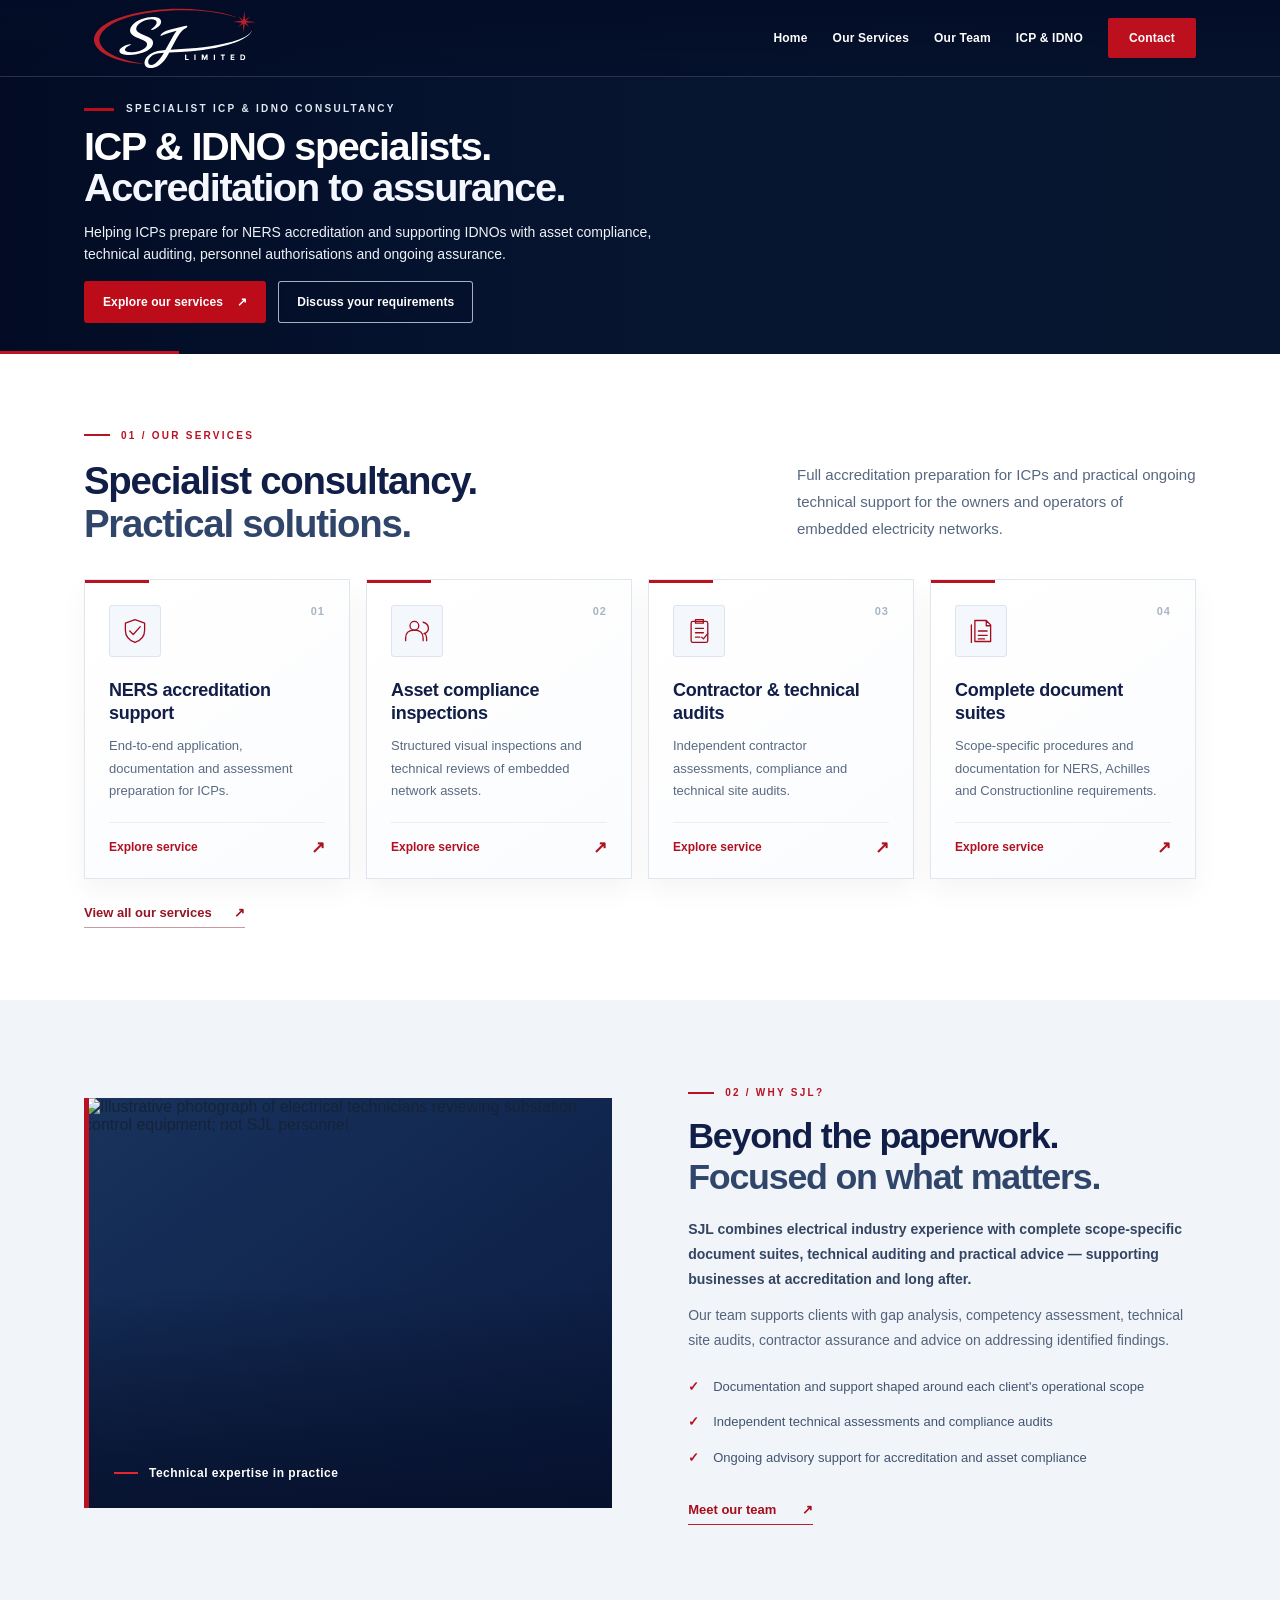
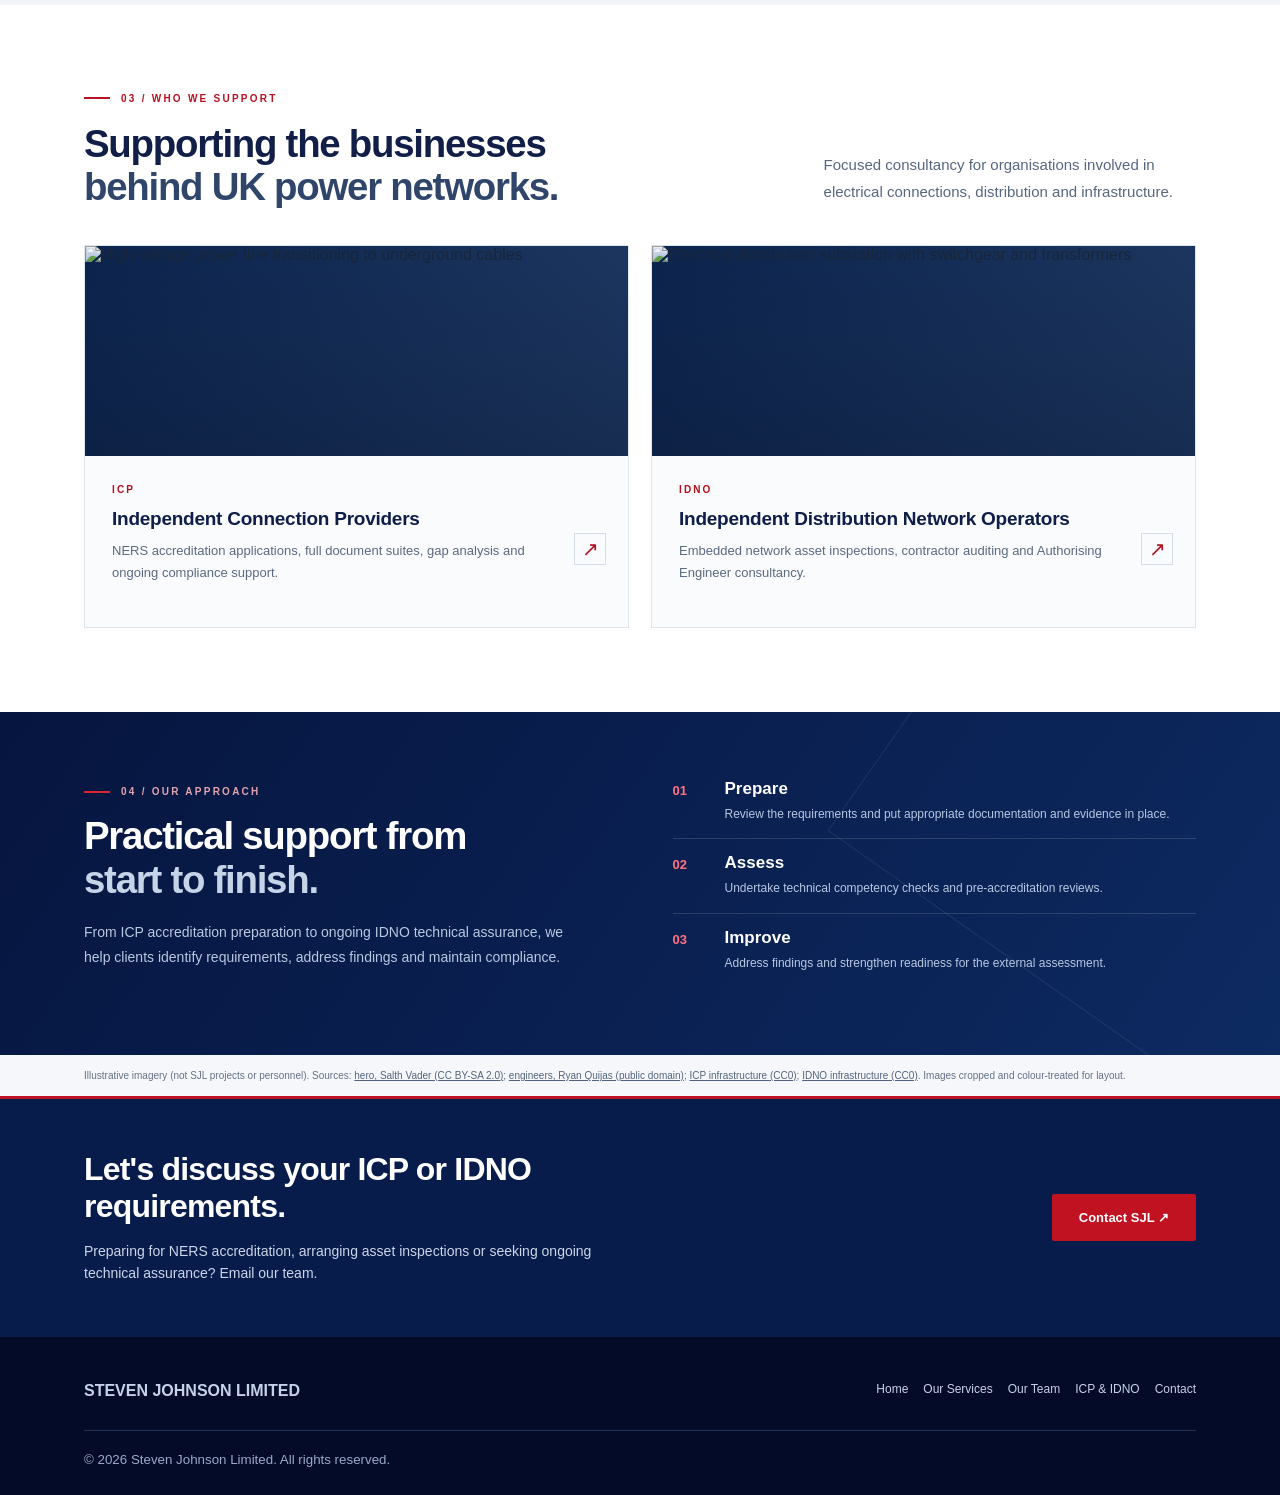
==== commit 63e7324d: "Remove obsolete draft-launch footer from updated SJL pages" ====
--- a/index.html
+++ b/index.html
@@ -71,4 +71,4 @@
  </div>
 </section>
 <div class="photo-credit"><div class="wrap">Illustrative imagery (not SJL projects or personnel). Sources: <a href="https://commons.wikimedia.org/wiki/File:Substation_at_sunset_2017.jpg" target="_blank" rel="noopener noreferrer">hero, Salth Vader (CC BY-SA 2.0)</a>; <a href="https://commons.wikimedia.org/wiki/File:Vandenberg%E2%80%99s_South_Base_Re-energizes_with_the_Activation_of_Substation_N_(7281590).jpeg" target="_blank" rel="noopener noreferrer">engineers, Ryan Quijas (public domain)</a>; <a href="https://commons.wikimedia.org/wiki/File:Transition_tower_from_overhead_power_line_to_underground_cable_01.jpg" target="_blank" rel="noopener noreferrer">ICP infrastructure (CC0)</a>; <a href="https://commons.wikimedia.org/wiki/File:Distribution_substation_switchgear.jpg" target="_blank" rel="noopener noreferrer">IDNO infrastructure (CC0)</a>. Images cropped and colour-treated for layout.</div></div>
-</main><div class="cta"><div class="wrap"><div><h2>Let's discuss your ICP or IDNO requirements.</h2><p>Preparing for NERS accreditation, arranging asset inspections or seeking ongoing technical assurance? Email our team.</p></div><a class="button" href="contact.html">Contact SJL <span aria-hidden="true">↗</span></a></div></div><footer><div class="wrap"><div class="foot"><strong>STEVEN JOHNSON LIMITED</strong><nav><a href="index.html">Home</a><a href="services.html">Our Services</a><a href="our-team.html">Our Team</a><a href="icp-idno.html">ICP & IDNO</a><a href="contact.html">Contact</a></nav></div><small>© 2026 Steven Johnson Limited. All rights reserved. Draft website — company details, policies and contact information require approval before launch.</small></div></footer><script src="assets/script.js"></script></body></html>+</main><div class="cta"><div class="wrap"><div><h2>Let's discuss your ICP or IDNO requirements.</h2><p>Preparing for NERS accreditation, arranging asset inspections or seeking ongoing technical assurance? Email our team.</p></div><a class="button" href="contact.html">Contact SJL <span aria-hidden="true">↗</span></a></div></div><footer><div class="wrap"><div class="foot"><strong>STEVEN JOHNSON LIMITED</strong><nav><a href="index.html">Home</a><a href="services.html">Our Services</a><a href="our-team.html">Our Team</a><a href="icp-idno.html">ICP & IDNO</a><a href="contact.html">Contact</a></nav></div><small>© 2026 Steven Johnson Limited. All rights reserved.</small></div></footer><script src="assets/script.js"></script></body></html>
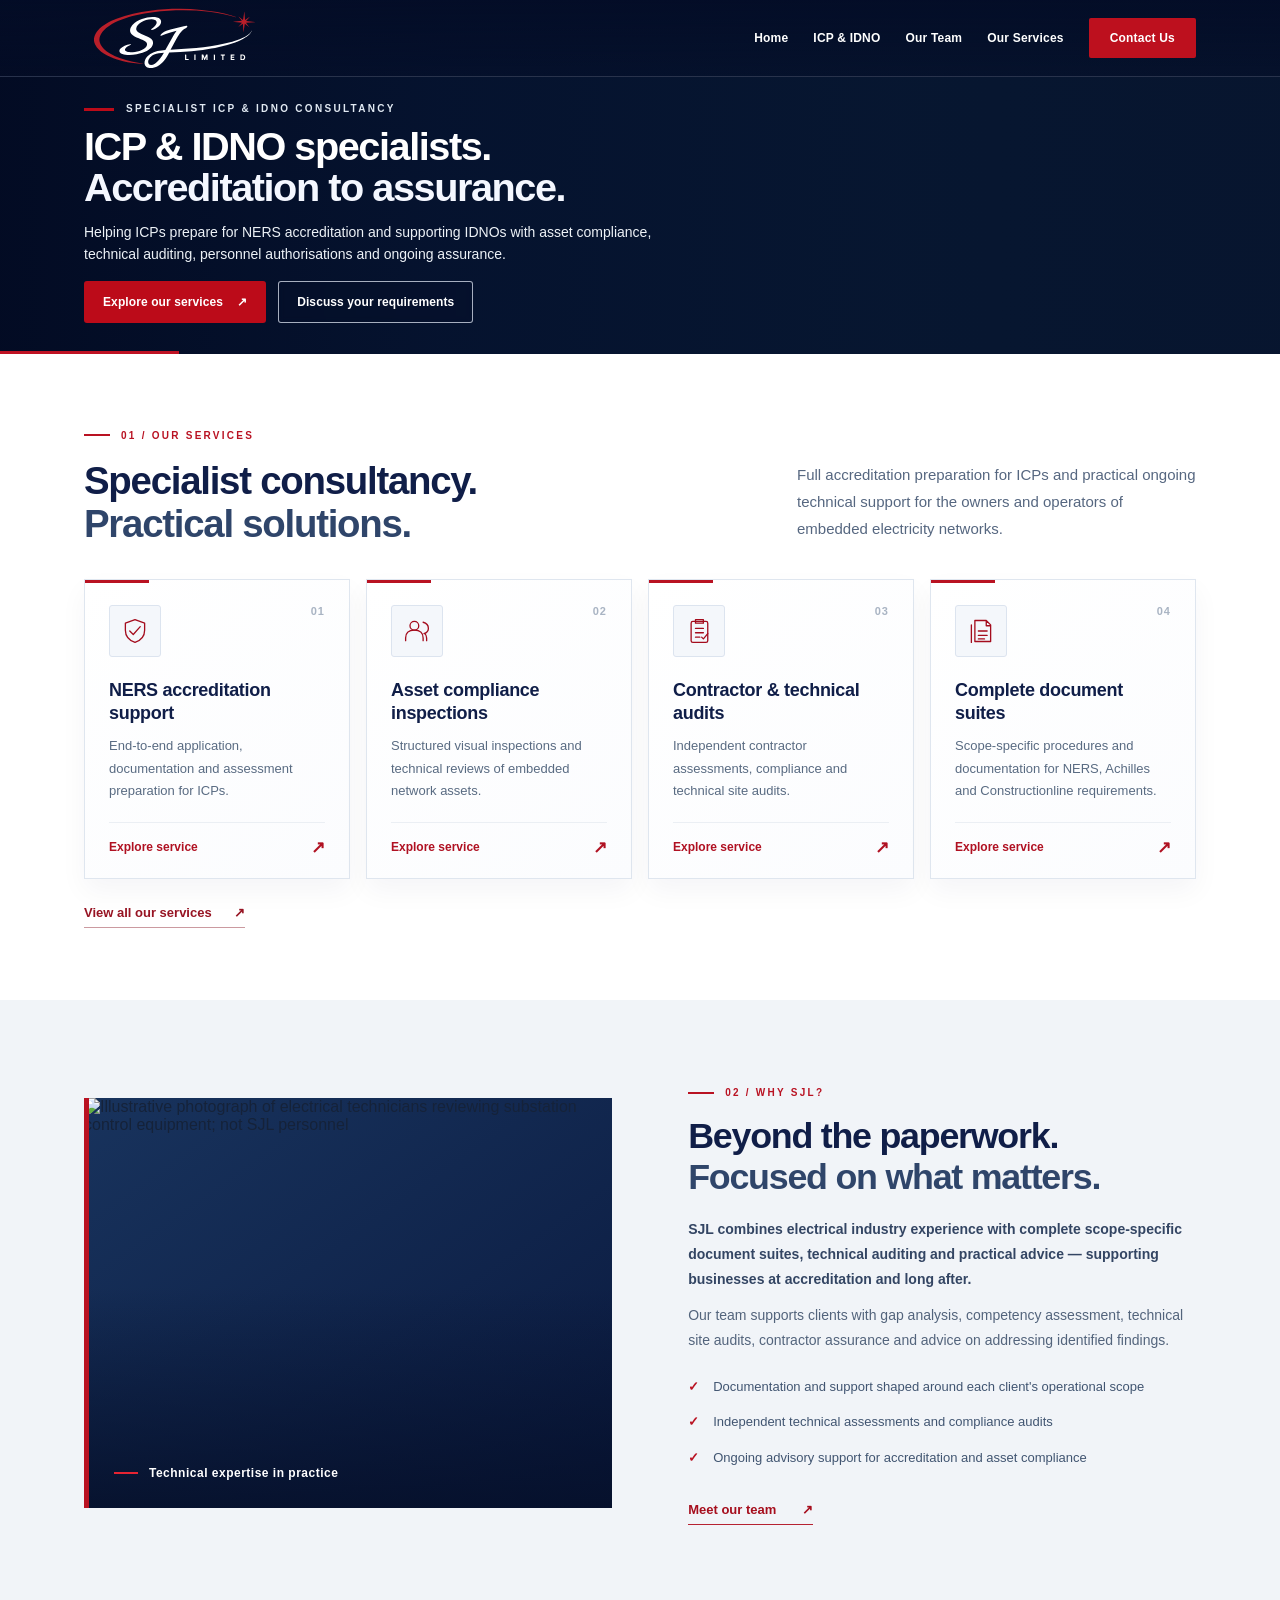
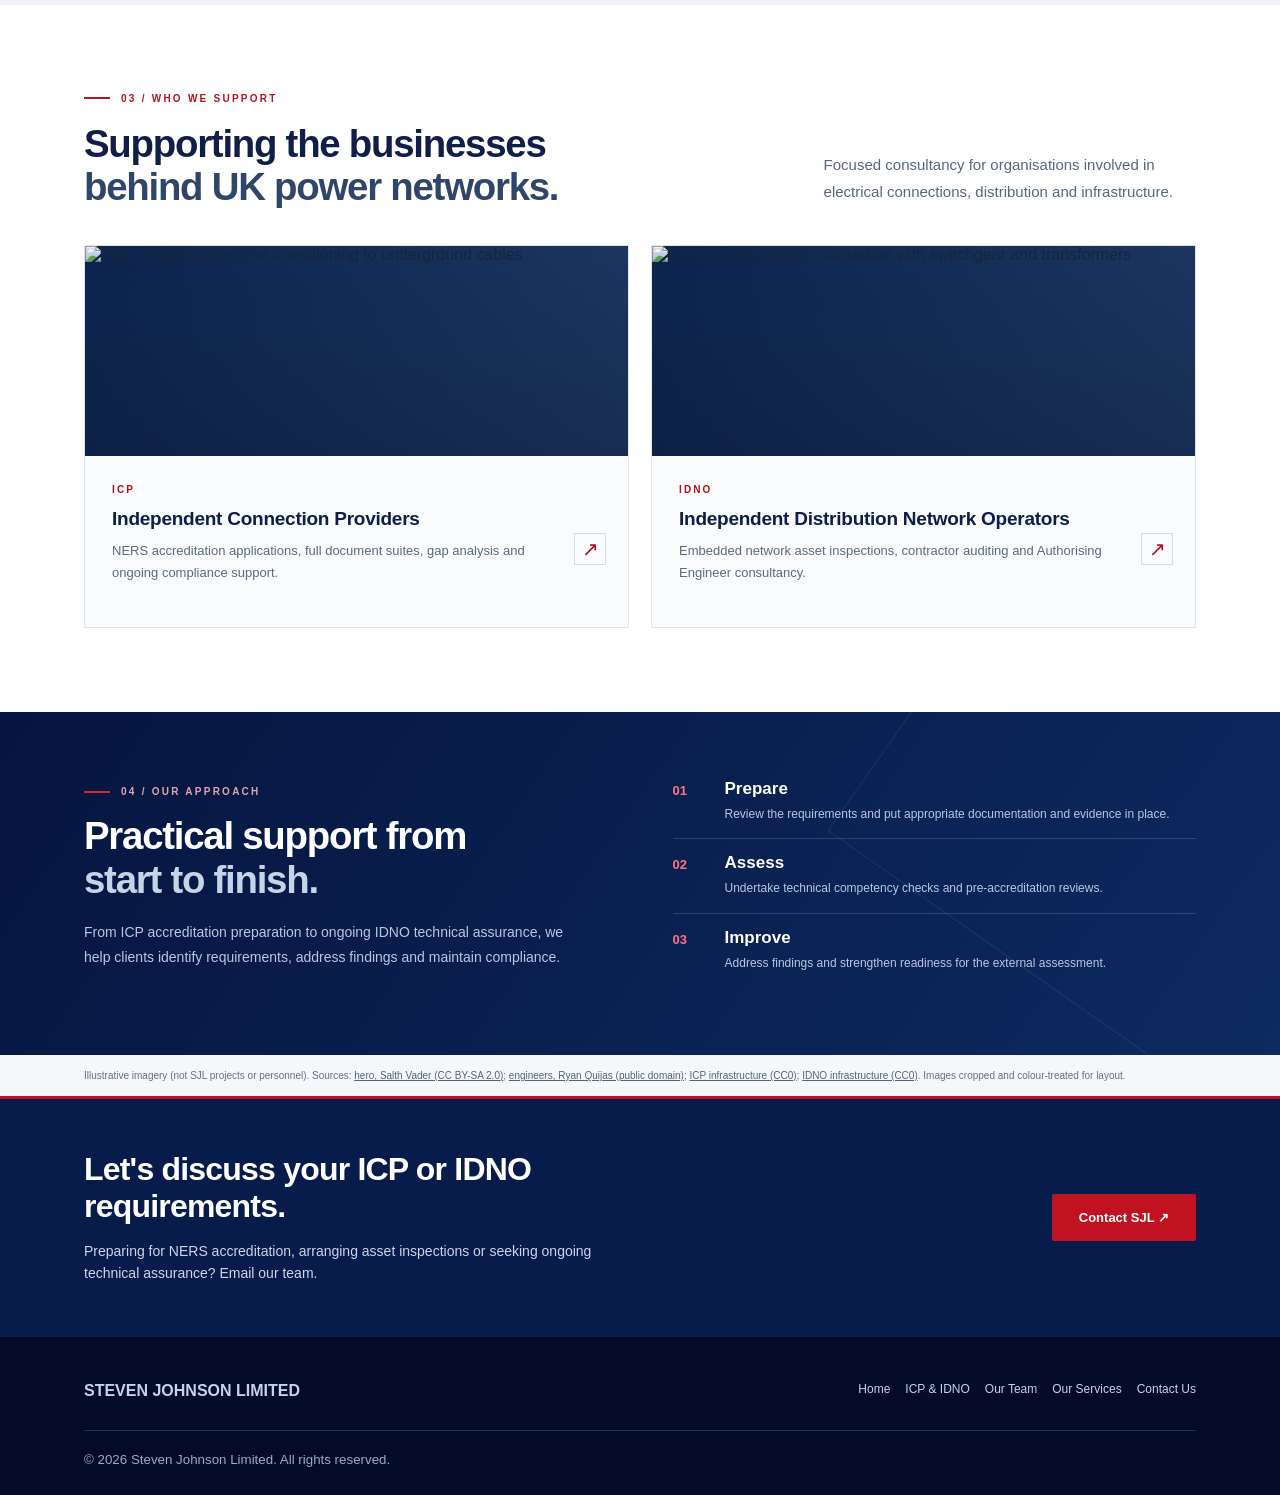
==== commit 198f2153: "Reorder navigation: Home, ICP & IDNO, Our Team, Our Services, Contact Us" ====
--- a/index.html
+++ b/index.html
@@ -1,4 +1,4 @@
-<!doctype html><html lang="en-GB"><head><meta charset="utf-8"><meta name="viewport" content="width=device-width,initial-scale=1"><meta name="theme-color" content="#07134b"><title>Steven Johnson Limited | ICP & IDNO Consultancy Specialists</title><meta name="description" content="Specialist ICP and IDNO consultancy for NERS accreditation, full document suites, technical audits, asset compliance and Authorising Engineer support."><link rel="stylesheet" href="assets/styles.css"><link rel="stylesheet" href="assets/home-v3.css?v=20261026-1"></head><body class="home-page"><header><div class="wrap"><a class="brand" href="index.html"><img src="assets/sjl-mark.svg" alt="SJL"><span>Steven Johnson<br>Limited</span></a><button type="button" class="menu" aria-label="Toggle navigation" aria-expanded="false">☰</button><nav class="links"><a aria-current="page" class="" href="index.html">Home</a><a  class="" href="services.html">Our Services</a><a  class="" href="our-team.html">Our Team</a><a  class="" href="icp-idno.html">ICP & IDNO</a><a  class="contact-link" href="contact.html">Contact</a></nav></div></header>
+<!doctype html><html lang="en-GB"><head><meta charset="utf-8"><meta name="viewport" content="width=device-width,initial-scale=1"><meta name="theme-color" content="#07134b"><title>Steven Johnson Limited | ICP & IDNO Consultancy Specialists</title><meta name="description" content="Specialist ICP and IDNO consultancy for NERS accreditation, full document suites, technical audits, asset compliance and Authorising Engineer support."><link rel="stylesheet" href="assets/styles.css"><link rel="stylesheet" href="assets/home-v3.css?v=20261026-1"></head><body class="home-page"><header><div class="wrap"><a class="brand" href="index.html"><img src="assets/sjl-mark.svg" alt="SJL"><span>Steven Johnson<br>Limited</span></a><button type="button" class="menu" aria-label="Toggle navigation" aria-expanded="false">☰</button><nav class="links"><a aria-current="page" class="" href="index.html">Home</a><a  class="" href="icp-idno.html">ICP & IDNO</a><a  class="" href="our-team.html">Our Team</a><a  class="" href="services.html">Our Services</a><a  class="contact-link" href="contact.html">Contact Us</a></nav></div></header>
 <main class="sjl-home v3">
 <section class="hero hero--photo" aria-labelledby="hero-heading">
   <div class="wrap hero__inner">
@@ -71,4 +71,4 @@
  </div>
 </section>
 <div class="photo-credit"><div class="wrap">Illustrative imagery (not SJL projects or personnel). Sources: <a href="https://commons.wikimedia.org/wiki/File:Substation_at_sunset_2017.jpg" target="_blank" rel="noopener noreferrer">hero, Salth Vader (CC BY-SA 2.0)</a>; <a href="https://commons.wikimedia.org/wiki/File:Vandenberg%E2%80%99s_South_Base_Re-energizes_with_the_Activation_of_Substation_N_(7281590).jpeg" target="_blank" rel="noopener noreferrer">engineers, Ryan Quijas (public domain)</a>; <a href="https://commons.wikimedia.org/wiki/File:Transition_tower_from_overhead_power_line_to_underground_cable_01.jpg" target="_blank" rel="noopener noreferrer">ICP infrastructure (CC0)</a>; <a href="https://commons.wikimedia.org/wiki/File:Distribution_substation_switchgear.jpg" target="_blank" rel="noopener noreferrer">IDNO infrastructure (CC0)</a>. Images cropped and colour-treated for layout.</div></div>
-</main><div class="cta"><div class="wrap"><div><h2>Let's discuss your ICP or IDNO requirements.</h2><p>Preparing for NERS accreditation, arranging asset inspections or seeking ongoing technical assurance? Email our team.</p></div><a class="button" href="contact.html">Contact SJL <span aria-hidden="true">↗</span></a></div></div><footer><div class="wrap"><div class="foot"><strong>STEVEN JOHNSON LIMITED</strong><nav><a href="index.html">Home</a><a href="services.html">Our Services</a><a href="our-team.html">Our Team</a><a href="icp-idno.html">ICP & IDNO</a><a href="contact.html">Contact</a></nav></div><small>© 2026 Steven Johnson Limited. All rights reserved.</small></div></footer><script src="assets/script.js"></script></body></html>+</main><div class="cta"><div class="wrap"><div><h2>Let's discuss your ICP or IDNO requirements.</h2><p>Preparing for NERS accreditation, arranging asset inspections or seeking ongoing technical assurance? Email our team.</p></div><a class="button" href="contact.html">Contact SJL <span aria-hidden="true">↗</span></a></div></div><footer><div class="wrap"><div class="foot"><strong>STEVEN JOHNSON LIMITED</strong><nav><a href="index.html">Home</a><a href="icp-idno.html">ICP & IDNO</a><a href="our-team.html">Our Team</a><a href="services.html">Our Services</a><a href="contact.html">Contact Us</a></nav></div><small>© 2026 Steven Johnson Limited. All rights reserved.</small></div></footer><script src="assets/script.js"></script></body></html>
